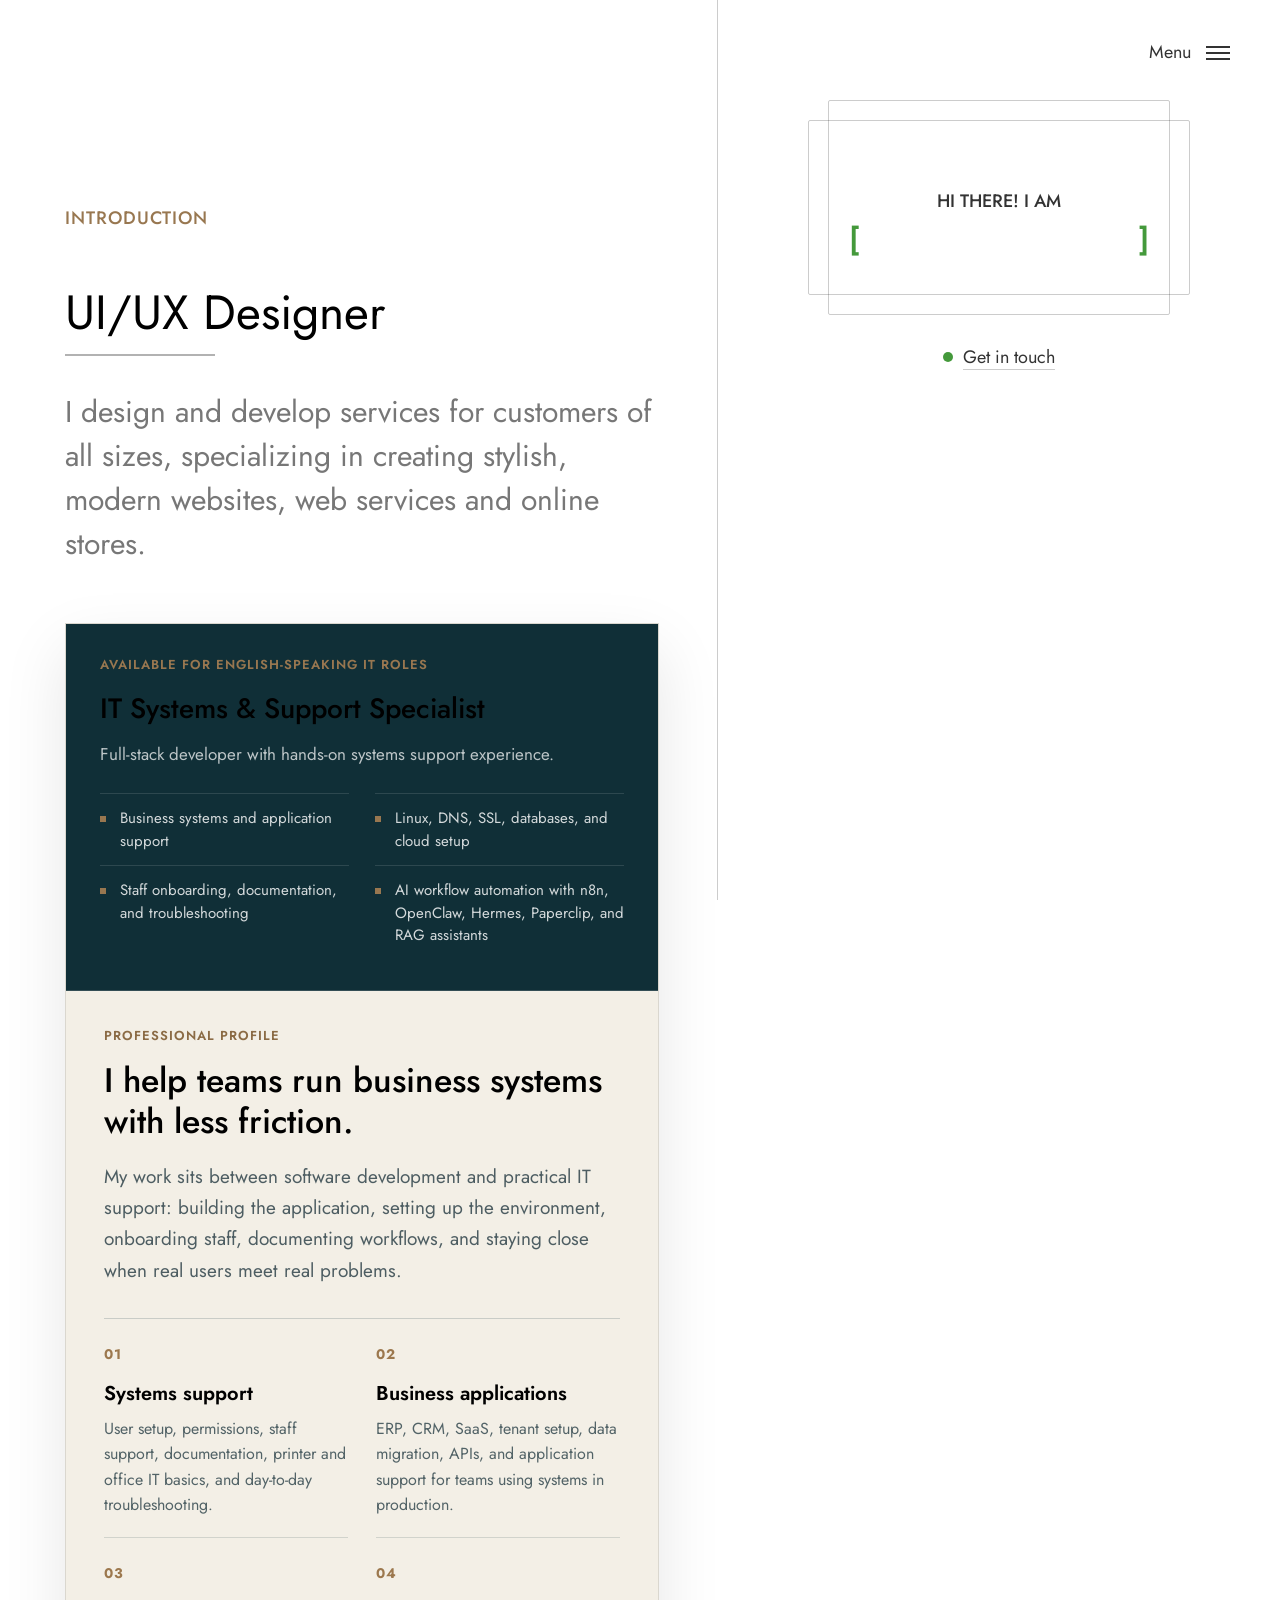
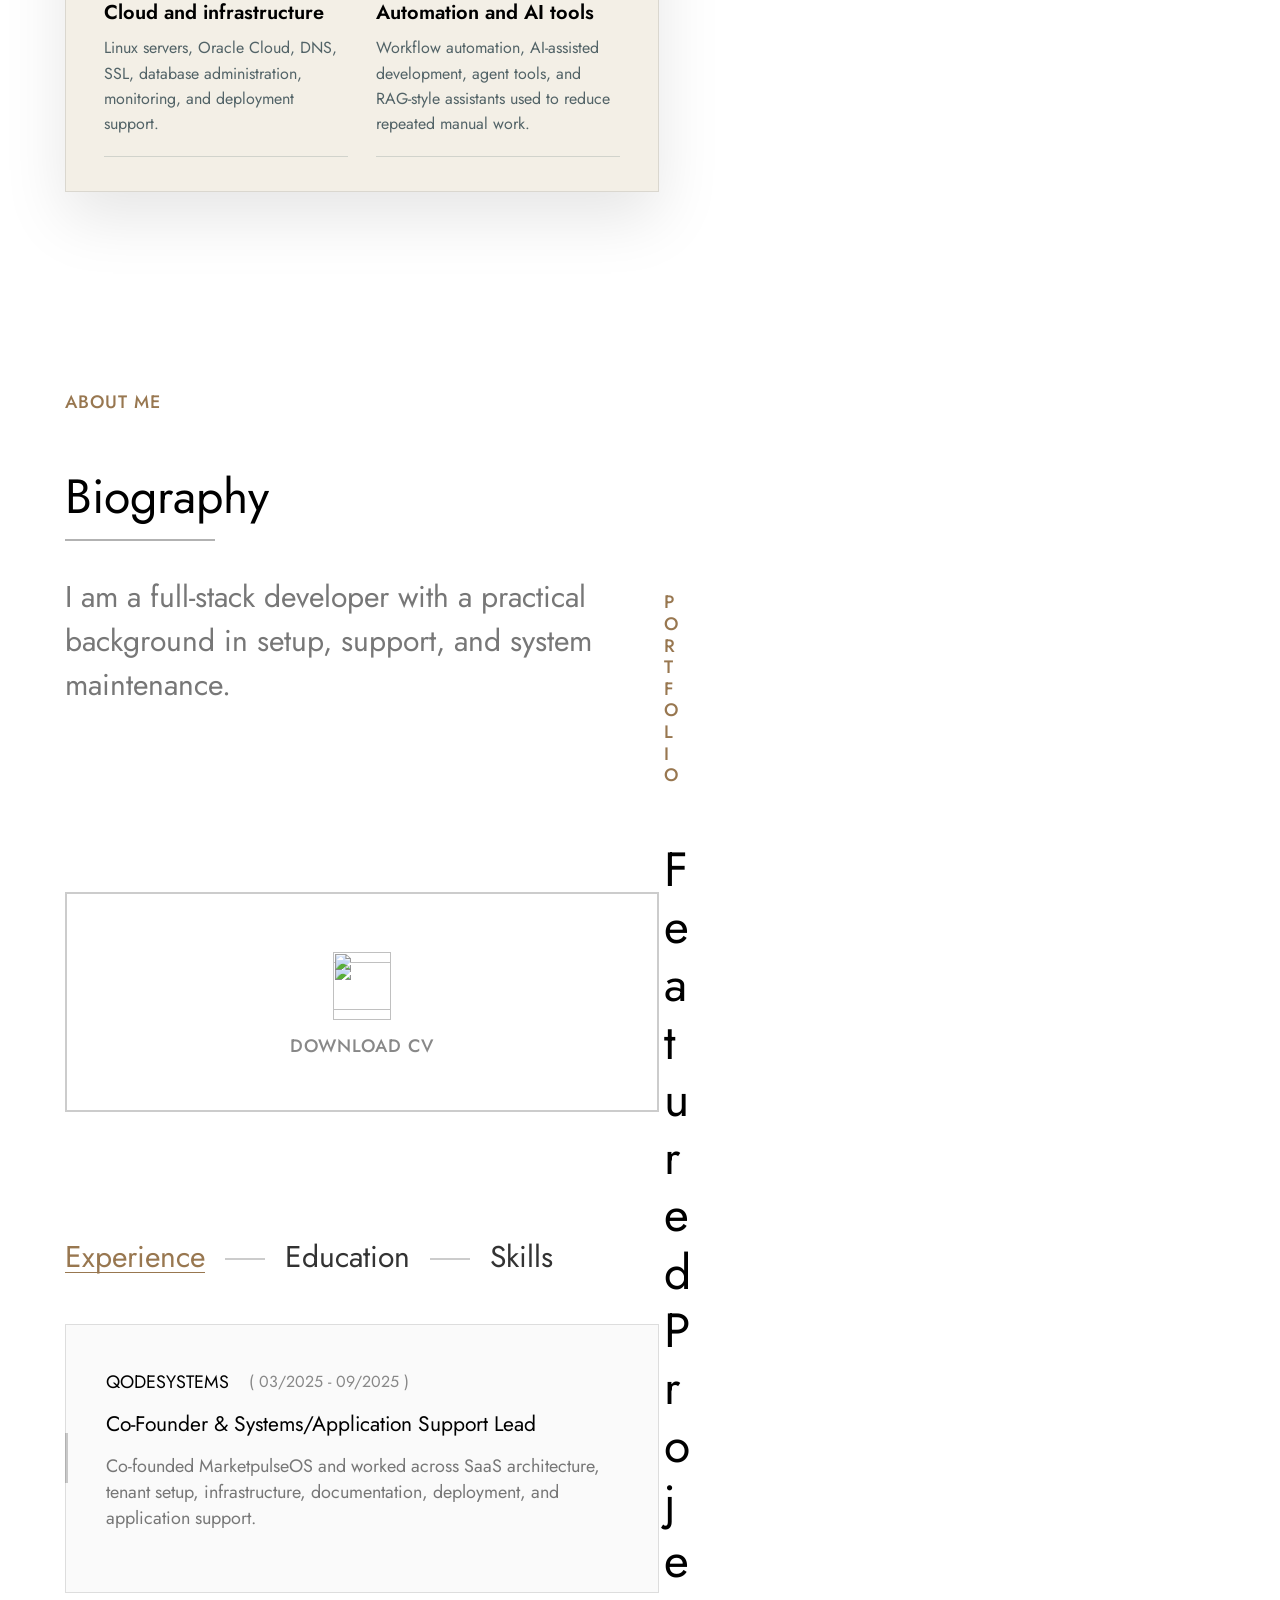
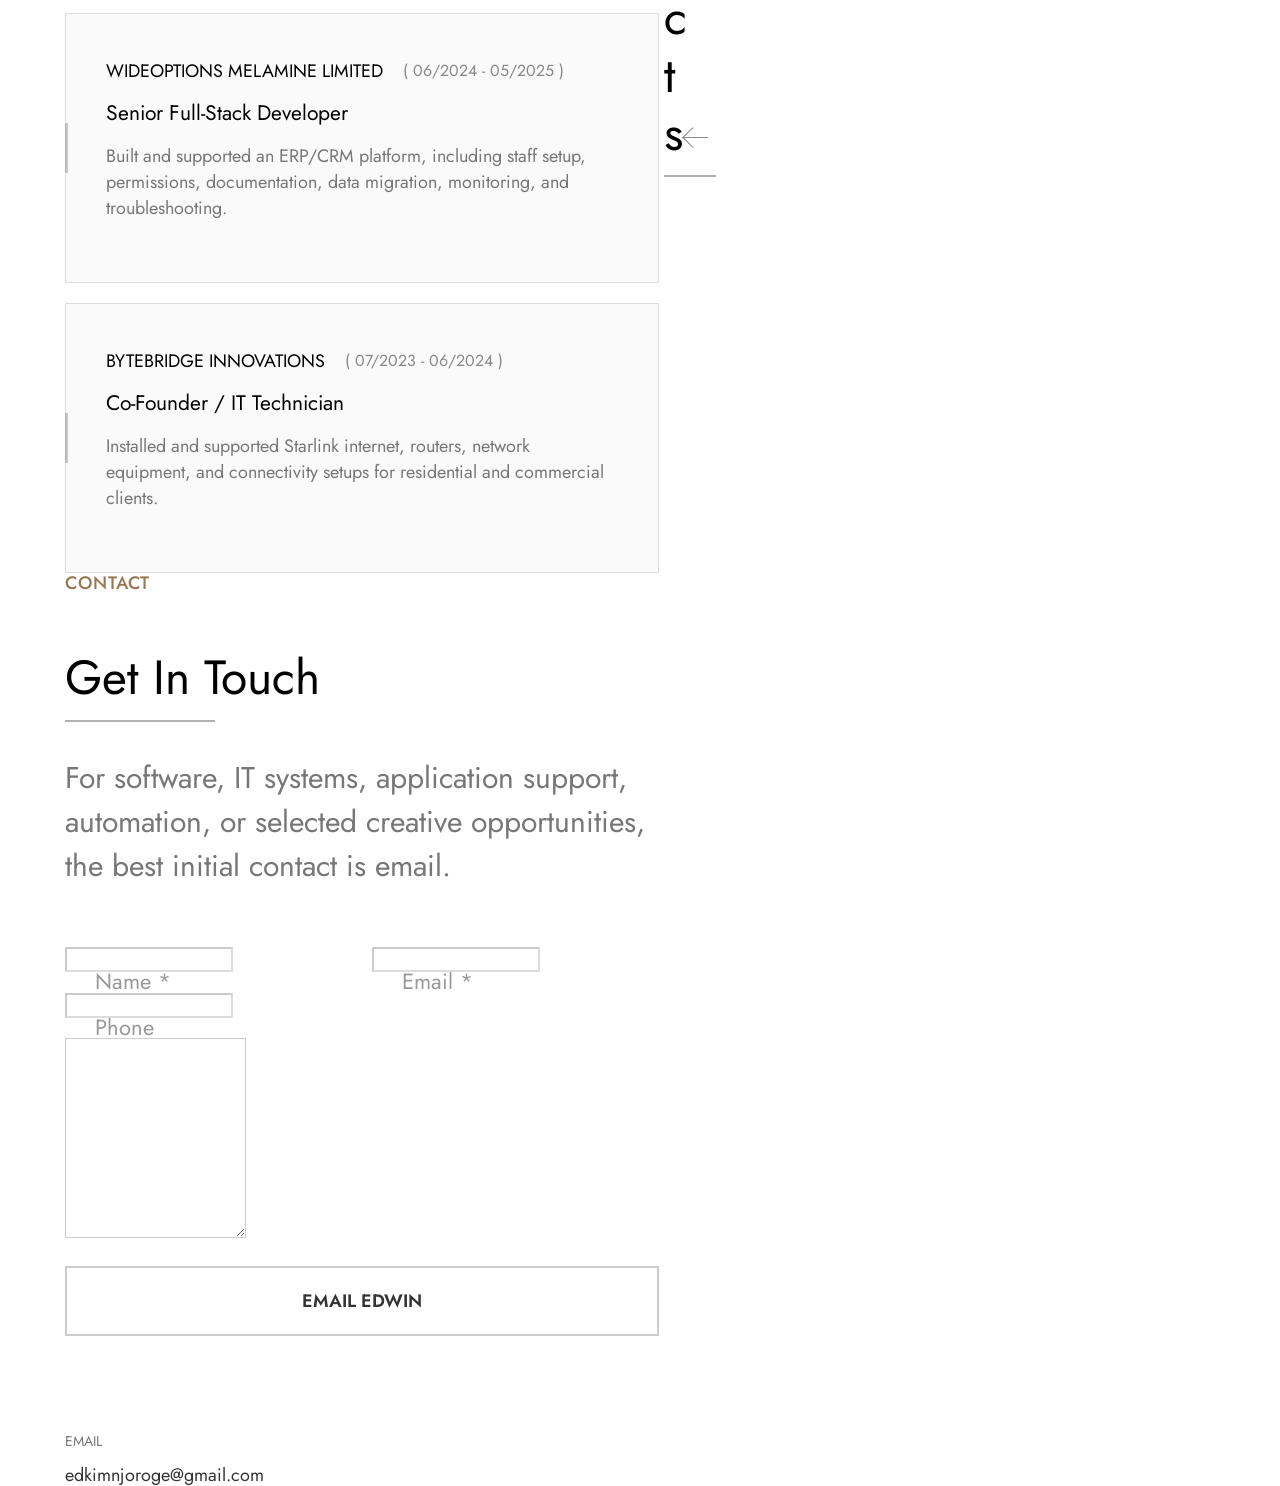
==== index-light.html @ b4921d98 "Test CV-style portfolio landing" ====
<!DOCTYPE html>
<!--[if lt IE 7 ]><html class="ie ie6" lang="en"> <![endif]-->
<!--[if IE 7 ]><html class="ie ie7" lang="en"> <![endif]-->
<!--[if IE 8 ]><html class="ie ie8" lang="en"> <![endif]-->
<!--[if (gte IE 9)|!(IE)]><!--><html lang="en"> <!--<![endif]-->

<head>

<meta http-equiv="Content-Type" content="text/html; charset=utf-8" />

<meta name="description" content="Portfolio of Edwin Njoroge, an IT Systems & Support Specialist and full-stack developer with experience in SaaS platforms, business systems, infrastructure support, application support, and automation.">
<meta name="author" content="Edwin Njoroge">

<meta name="viewport" content="width=device-width, initial-scale=1, maximum-scale=1">

<title data-i18n="site.pageTitles.home">Edwin Njoroge | IT Systems & Support Specialist</title>
<link rel="icon" type="image/png" href="favicon.png">

<!-- Google Fonts -->
<link rel="preconnect" href="https://fonts.googleapis.com">
<link rel="preconnect" href="https://fonts.gstatic.com" crossorigin>
<link href="https://fonts.googleapis.com/css2?family=Jost:ital,wght@0,100;0,200;0,300;0,400;0,500;0,600;0,700;0,800;0,900;1,100;1,200;1,300;1,400;1,500;1,600;1,700;1,800;1,900&display=swap" rel="stylesheet">
<!-- /Google Fonts -->

<!-- Styles -->
<link type="text/css" rel="stylesheet" href="css/base.css?ver=3" />
<link type="text/css" rel="stylesheet" href="css/owl-carousel.css?ver=3" />
<link type="text/css" rel="stylesheet" href="css/style.css?ver=20260705-cvtest" />
<!--[if lt IE 9]> <script src="js/modernizr.custom.js?ver=3"></script> <![endif]-->
<!-- /Styles -->

</head>

<body class="light">
<script>
(function () {
	try {
		var theme = window.localStorage.getItem('edkimnjoroge-theme');
		if (theme === 'light') {
			document.body.classList.add('light');
		} else if (theme === 'dark') {
			document.body.classList.remove('light');
		}
	} catch (error) {}
})();
</script>


<!-- Wrapper All -->
<div class="resumo_fn_wrapper">

	<!-- MODALBOX -->
	<div class="resumo_fn_modalbox">
		<a class="extra_closer" href="#"></a>
		<div class="box_inner">
			<a class="closer" href="#"><span></span></a>
			<div class="modal_content">
				
				<div class="modal_in">
					<!-- Content comes from JS -->
				</div>
				
				<div class="fn__nav" data-from="" data-index="">
					<a href="#" class="prev">
						<span class="text">Prev</span>
						<span class="arrow_wrapper"><span class="arrow"></span></span>
					</a>
					<a href="#" class="next">
						<span class="text">Next</span>
						<span class="arrow_wrapper"><span class="arrow"></span></span>
					</a>
				</div>
			</div>
		</div>
	</div>
	<!-- /MODALBOX --> 
	
	<div class="resumo_fn_content">
		
		<!-- Main Left Part -->
		<div class="resumo_fn_left">

			<!-- Page -->
			<div class="resumo_fn_page">


				<!-- Home Section -->
				<section id="home">
					<div class="container">
						<div class="roww">

							<!-- Main Title -->
							<div class="resumo_fn_main_title">
								<h3 class="subtitle" data-i18n="home.eyebrow">Introduction</h3>
								<h3 class="title" data-i18n="home.heroName">UI/UX Designer</h3>
								<p class="desc" data-i18n="home.heroLead">I design and develop services for customers of all sizes, specializing in creating stylish, modern websites, web services and online stores.</p>
								<p class="desc" data-i18n="home.heroBody" style="margin-top: 15px;"></p>
							</div>
							<!-- /Main Title -->

							<div class="cv_dossier">
								<aside class="cv_dossier_side">
									<p class="cv_dossier_kicker" data-i18n="home.dossier.kicker">Available for English-speaking IT roles</p>
									<h4 data-i18n="home.dossier.role">IT Systems & Support Specialist</h4>
									<p data-i18n="home.dossier.roleNote">Full-stack developer with hands-on systems support experience.</p>
									<ul>
										<li data-i18n="home.dossier.sideItems.0">Business systems and application support</li>
										<li data-i18n="home.dossier.sideItems.1">Linux, DNS, SSL, databases, and cloud setup</li>
										<li data-i18n="home.dossier.sideItems.2">Staff onboarding, documentation, and troubleshooting</li>
										<li data-i18n="home.dossier.sideItems.3">AI workflow automation with n8n, OpenClaw, Hermes, Paperclip, and RAG assistants</li>
									</ul>
								</aside>
								<div class="cv_dossier_main">
									<p class="cv_dossier_label" data-i18n="home.dossier.profileLabel">Professional profile</p>
									<h4 data-i18n="home.dossier.profileTitle">I help teams run business systems with less friction.</h4>
									<p data-i18n="home.dossier.profileBody">My work sits between software development and practical IT support: building the application, setting up the environment, onboarding staff, documenting workflows, and staying close when real users meet real problems.</p>
									<div class="cv_dossier_grid">
										<div class="cv_dossier_card">
											<span data-i18n="home.dossier.cards.0.number">01</span>
											<h5 data-i18n="home.dossier.cards.0.title">Systems support</h5>
											<p data-i18n="home.dossier.cards.0.body">User setup, permissions, staff support, documentation, printer and office IT basics, and day-to-day troubleshooting.</p>
										</div>
										<div class="cv_dossier_card">
											<span data-i18n="home.dossier.cards.1.number">02</span>
											<h5 data-i18n="home.dossier.cards.1.title">Business applications</h5>
											<p data-i18n="home.dossier.cards.1.body">ERP, CRM, SaaS, tenant setup, data migration, APIs, and application support for teams using systems in production.</p>
										</div>
										<div class="cv_dossier_card">
											<span data-i18n="home.dossier.cards.2.number">03</span>
											<h5 data-i18n="home.dossier.cards.2.title">Cloud and infrastructure</h5>
											<p data-i18n="home.dossier.cards.2.body">Linux servers, Oracle Cloud, DNS, SSL, database administration, monitoring, and deployment support.</p>
										</div>
										<div class="cv_dossier_card">
											<span data-i18n="home.dossier.cards.3.number">04</span>
											<h5 data-i18n="home.dossier.cards.3.title">Automation and AI tools</h5>
											<p data-i18n="home.dossier.cards.3.body">Workflow automation, AI-assisted development, agent tools, and RAG-style assistants used to reduce repeated manual work.</p>
										</div>
									</div>
								</div>
							</div>

						</div>
					</div>
				</section>
				<!-- /Home Section -->


				<!-- About Section -->
				<section id="about">
					<div class="container">
						<div class="roww">

							<!-- Main Title -->
							<div class="resumo_fn_main_title">
								<h3 class="subtitle" data-i18n="about.eyebrow">About Me</h3>
								<h3 class="title" data-i18n="about.title">Biography</h3>
								<p class="desc" data-i18n="about.lead">I am a full-stack developer with a practical background in setup, support, and system maintenance.</p>
								<div id="about-paragraphs" style="margin-top: 15px;"></div>
							</div>
							<!-- /Main Title -->

							<!-- About Information -->
							<div class="resumo_fn_about_info">
								<div class="about_left">
									<!-- Dynamic Table inserted by JS -->
								</div>
								<div class="about_right">
									<!-- Download CV Button -->
									<div class="resumo_fn_cv_btn">
										<a href="#" download>
											<span class="icon">
												<img src="svg/inbox.svg" alt="" class="fn__svg" />
												<img src="svg/arrow.svg" alt="" class="fn__svg arrow" />
											</span>
											<span>Download CV</span>
										</a>
									</div>
									<!-- /Download CV Button -->
								</div>
							</div>
							<!-- /About Information -->


							<!-- Tabs Shortcode -->
							<div class="resumo_fn_tabs">

								<!-- Tab: Header -->
								<div class="tab_header">
									<ul>
										<li class="active"><a href="#tab1">Experience</a></li>
										<li><a href="#tab2">Education</a></li>
										<li><a href="#tab3">Skills</a></li>
									</ul>
								</div>
								<!-- /Tab: Header -->

								<!-- Tab: Content -->
								<div class="tab_content">

									<!-- #1 tab content -->
									<div id="tab1" class="tab_item active">

										<!-- Boxed List -->
										<div class="resumo_fn_boxed_list">
											<ul>
												<li>
													<div class="item">
														<div class="item_top">
															<h5>Qodesystems</h5>
															<span>( 03/2025 - 09/2025 )</span>
														</div>
														<h3>Co-Founder & Systems/Application Support Lead</h3>
														<p>Co-founded MarketpulseOS and worked across SaaS architecture, tenant setup, infrastructure, documentation, deployment, and application support.</p>
													</div>
												</li>
												<li>
													<div class="item">
														<div class="item_top">
															<h5>Wideoptions Melamine Limited</h5>
															<span>( 06/2024 - 05/2025 )</span>
														</div>
														<h3>Senior Full-Stack Developer</h3>
														<p>Built and supported an ERP/CRM platform, including staff setup, permissions, documentation, data migration, monitoring, and troubleshooting.</p>
													</div>
												</li>
												<li>
													<div class="item">
														<div class="item_top">
															<h5>ByteBridge Innovations</h5>
															<span>( 07/2023 - 06/2024 )</span>
														</div>
														<h3>Co-Founder / IT Technician</h3>
														<p>Installed and supported Starlink internet, routers, network equipment, and connectivity setups for residential and commercial clients.</p>
													</div>
												</li>
											</ul>
										</div>
										<!-- /Boxed List -->

									</div>
									<!-- /#1 tab content -->

									<!-- #2 tab content -->
									<div id="tab2" class="tab_item">

										<!-- Boxed List -->
										<div class="resumo_fn_boxed_list">
											<ul>
												<li>
													<div class="item">
														<div class="item_top">
															<h5>Jomo Kenyatta University of Agriculture and Technology</h5>
															<span>( 2009 - 2013 )</span>
														</div>
														<h3>BSc Computer Science</h3>
														<p>Second Class Honours. Degree recognized in Germany through Anabin as corresponding to a German Bachelor.</p>
													</div>
												</li>
												<li>
													<div class="item">
														<div class="item_top">
															<h5>VHS Herrenberg</h5>
															<span>( 04/2026 - Present )</span>
														</div>
														<h3>German Language Course</h3>
														<p>Continuing German language study towards B1.</p>
													</div>
												</li>
												<li>
													<div class="item">
														<div class="item_top">
															<h5>AG German Institute</h5>
															<span>( 2024 - 05/2025 )</span>
														</div>
														<h3>German Language Course</h3>
														<p>Completed German language study in Nairobi before relocating to Germany.</p>
													</div>
												</li>
											</ul>
										</div>
										<!-- /Boxed List -->

									</div>
									<!-- /#2 tab content -->

									<!-- #3 tab content -->
									<div id="tab3" class="tab_item">

										<!-- Progress Bar -->
										<div class="resumo_fn_progress_bar">

											<div class="progress_item" data-value="92">
												<div class="item_in">
													<h3 class="progress_title">Adobe Photoshop</h3>
													<span class="progress_percent"></span>
													<div class="bg_wrap"><div class="progress_bg"></div></div>
												</div>
											</div>

											<div class="progress_item" data-value="95">
												<div class="item_in">
													<h3 class="progress_title">HTML5 &amp; CSS3</h3>
													<span class="progress_percent"></span>
													<div class="bg_wrap"><div class="progress_bg"></div></div>
												</div>
											</div>

											<div class="progress_item" data-value="80">
												<div class="item_in">
													<h3 class="progress_title">WordPress</h3>
													<span class="progress_percent"></span>
													<div class="bg_wrap"><div class="progress_bg"></div></div>
												</div>
											</div>

											<div class="progress_item" data-value="85">
												<div class="item_in">
													<h3 class="progress_title">Adobe Illustrator</h3>
													<span class="progress_percent"></span>
													<div class="bg_wrap"><div class="progress_bg"></div></div>
												</div>
											</div>

										</div>
										<!-- /Progress Bar -->

										<!-- Description -->
										<div class="resumo_fn_desc">
											<p>I work across software delivery, product implementation, infrastructure, application support, and workflow automation, with additional experience in creative production and visual presentation.</p>
										</div>

									</div>
									<!-- /#2 tab content -->

								</div>
								<!-- /Tab: Content -->
							</div>
							<!-- /Tabs Shortcode -->


						</div>
					</div>
				</section>
				<!-- /About Section -->



				<!-- Portfolio Section -->
				<section id="portfolio">

					<div class="container">
						<div class="roww">
							<!-- Main Title -->
							<div class="resumo_fn_main_title">
								<div class="my__nav">
									<a href="#" class="prev"><span></span></a>
									<a href="#" class="next"><span></span></a>
								</div>
								<h3 class="subtitle" data-i18n="site.nav.projects">Portfolio</h3>
								<h3 class="title" id="portfolio-section-title" data-i18n="projects.title">Featured Projects</h3>
							</div>
							<!-- /Main Title -->
							
						</div>
					</div>

					<div class="container noright">
						<div class="roww">
							<div class="owl-carousel modal_items portfolio-carousel" id="portfolio-carousel" data-from="portfolio" data-count="0">
								<!-- Dynamically populated by JS -->
							</div>
						</div>
					</div>

				</section>
				<!-- /Portfolio Section -->
				<!-- Contact Section -->
				<section id="contact">
					<div class="container">
						<div class="roww resumo_fn_contact">

							<!-- Main Title -->
							<div class="resumo_fn_main_title">
								<h3 class="subtitle" data-i18n="contact.eyebrow">Contact</h3>
								<h3 class="title" data-i18n="contact.title">Get In Touch</h3>
								<p class="desc" data-i18n="contact.intro">For software, IT systems, application support, automation, or selected creative opportunities, the best initial contact is email.</p>
							</div>
							<!-- /Main Title -->

							<!-- Contact Form -->
							<form class="contact_form" action="/" method="post" autocomplete="off" data-email="edkimnjoroge@gmail.com">
								<div class="success" data-success="Your email client should open with the message ready to send."></div>
								<div class="empty_notice"><span>Please fill name, email, and message.</span></div>

								<div class="items_wrap">
									<div class="items">
										<div class="item half">
											<div class="input_wrapper">
												<input id="name" type="text" />
												<span class="moving_placeholder" data-i18n="contact.namePlaceholder">Name *</span>
											</div>
										</div>
										<div class="item half">
											<div class="input_wrapper">
												<input id="email" type="email" />
												<span class="moving_placeholder" data-i18n="contact.emailPlaceholder">Email *</span>
											</div>
										</div>
										<div class="item">
											<div class="input_wrapper">
												<input id="phone" type="text" />
												<span class="moving_placeholder" data-i18n="contact.phonePlaceholder">Phone</span>
											</div>
										</div>
										<div class="item">
											<div class="input_wrapper">
												<textarea id="message"></textarea>
												<span class="moving_placeholder" data-i18n="contact.messagePlaceholder">Message</span>
											</div>
										</div>
										<div class="item">
											<a id="send_message" href="#" data-i18n="contact.submitButton">Email Edwin</a>
										</div>
									</div>
								</div>
							</form>
							<!-- /Contact Form -->

							<!-- Contact Info -->
							<div class="resumo_fn_contact_info">
								<p data-i18n="contact.emailLabel">Email</p>
								<h3><a class="fn__link" href="mailto:edkimnjoroge@gmail.com" id="contact-email">edkimnjoroge@gmail.com</a></h3>
							</div>
							<!-- /Contact Info -->

						</div>
					</div>
				</section>
				<!-- /Contact Section -->

			</div>
			<!-- /Page -->

		</div>
		<!-- /Main Left Part -->

		<!-- Main Right Part -->
		<div class="resumo_fn_right">

			<!-- Menu Triggger -->
			<a href="#" class="menu_trigger">
				<span class="text">Menu</span>
				<span class="hamb">
					<span></span>
					<span></span>
					<span></span>
				</span>
			</a>
			<!-- /Menu Triggger -->

			<!-- Panel Content -->
			<div class="right_in">
				<div class="right_top">
					<div class="border1"></div><div class="border2"></div>

					<div class="img_holder">
						<img src="img/Edwin Njoroge Profile Photo.jpg" alt="">
						<div class="abs_img" data-bg-img="img/Edwin Njoroge Profile Photo.jpg"></div>
					</div>
					<div class="title_holder">
						<h5 data-i18n="site.nav.home">Hi There! I am</h5>
						<h3>
							<span class="animated_title">
								<span class="title_in" data-i18n="home.heroName">Edwin Njoroge</span>
								<span class="title_in" data-i18n="home.heroRole">IT Systems & Support Specialist</span>
							</span>
						</h3>
					</div>
				</div>
				<div class="right_bottom">
					<a href="#contact">
						<span class="circle"></span>
						<span class="text" data-i18n="contact.title">Get in touch</span>
					</a>
				</div>
			</div>
			<!-- /Panel Content -->

		</div>
		<!-- /Main Right Part -->
	
	</div>
	
	<!-- Right Hidden Navigation -->
	<a href="#" class="resumo_fn_nav_overlay"></a>
	<div class="resumo_fn_navigation">
		<a href="#" class="closer"></a>
		
		<!-- Navigation Content -->
		<div class="nav_in">
			
			<nav id="nav">
				<h3 class="label">Menu</h3>
				<div id="site-nav-controls" class="site-nav-controls"></div>
				<ul>
					<li><a href="#home" data-i18n="site.nav.home">Home</a></li>
					<li><a href="#about" data-i18n="site.nav.about">About</a></li>
					<li><a href="#portfolio" data-i18n="site.nav.projects" data-portfolio-mode="software">Portfolio</a></li>
					<li><a href="#portfolio" data-i18n="site.nav.creative" data-portfolio-mode="creative">Creative</a></li>
					<li><a href="#contact" data-i18n="site.nav.contact">Contact</a></li>
				</ul>
			</nav>
			
			<div class="nav_footer">
				<div class="social">
					<ul>
						<li><a href="https://www.linkedin.com/in/edkimnjoroge/" target="_blank" rel="noopener noreferrer"><img src="svg/social/linkedin.svg" alt="LinkedIn" class="fn__svg"></a></li>
					</ul>
				</div>
			</div>
			
		</div>
		<!-- /Navigation Content -->
		
	</div>
	<!-- /Right Hidden Navigation -->
	
	
	<div class="frenify-cursor cursor-outer" data-default="yes" data-link="yes" data-slider="yes"><span class="fn-cursor"></span></div>
	<div class="frenify-cursor cursor-inner" data-default="yes" data-link="yes" data-slider="yes"><span class="fn-cursor"><span class="fn-left"></span><span class="fn-right"></span></span></div>
	
</div>
<!-- /Wrapper All -->



<!-- Scripts -->
<script src="js/jquery.js?ver=3"></script>
<script src="js/typed.js?ver=3"></script>
<script src="js/owl-carousel.js?ver=3"></script>
<script src="js/waypoints.js?ver=3"></script>
<script src="js/nicescroll.js?ver=3"></script>
<!--[if lt IE 10]> <script src="js/ie8.js?ver=3"></script> <![endif]-->
<script src="data/content.js?ver=20260705-cvtest"></script>
<script src="data/portfolio.js?ver=20260705-cvtest"></script>
<script src="js/app.js?ver=20260705-cvtest"></script>
<script src="js/init.js?ver=20260705-cvtest"></script>
<!-- /Scripts -->

</body>
</html>
---- css/style.css ----
@charset "utf-8";
/*
/*	Copyright (c) 2021 Frenify
/*	Author: Frenify
/*	This file is made for CURRENT TEMPLATE
/*


	List of CSS codes:
	
	01) Base
	02) Site Structure
	03) Site Right
	04) Right Hidden Navigation
	05) Home Section
	06) About Section
	07) CV Button
	08) Tabs Shortcode
	09) Boxed List
	10) Progress Bar
	11) Magic Cursor
	12) Portfolio Section
	13) Services List
	14) Partners
	15) Testimonials
	16) Blog List
	17) Pulse animation
	18) Contact
	19) Contact Information
	20) Footer
	21) Intro
	22) Responsive
	23) Light Version


/*------------------------------------------------------------------*/
/*	01) Base
/*------------------------------------------------------------------*/
:root{
    --mc: #987750;
	--tc: #888;
	--bg-main: #092d38;
	--bg-deep: #0c3542;
	--bg-surface: #164956;
	--bg-surface-deep: #0a303c;
	--border-dark: #082a34;
}
html {
	overflow-x: hidden;
	padding: 0px;
	margin: 0px
}
body{
	font-family: 'Jost', Arial, Helvetica, sans-serif;
	font-size: 18px;
	line-height: 1.44;
	letter-spacing: 0;
	font-weight: 400;
	color: #888;
	background-color: var(--bg-main);
	
	word-break: break-word;
}
.fn__svg{
	fill: currentcolor;
	width: 18px;
	height: 18px;
}
h1,h2,h3,h4,h5,h6{line-height: 1.2;font-weight: 600;font-family: 'Jost';color: #ddd;}
h1>a,h2>a,h3>a,h4>a,h5>a,h6>a{color: #ddd;}
h1>a:hover,h2>a:hover,h3>a:hover,h4>a:hover,h5>a:hover,h6>a:hover{color: var(--mc);}
input{font-family: 'Jost';}
p{letter-spacing: 0;}
a:focus {
    outline: thin dotted;
	outline: none;
}
@media(max-width: 1200px){html,body{width:100%;overflow-x: hidden;position: relative;}}
.row,[class^="resumo_fn_"]{
	width: 100%;
	float: left;
	clear: both;
}
/*------------------------------------------------------------------*/
/*	02) Site Structure
/*------------------------------------------------------------------*/
.resumo_fn_wrapper,
.resumo_fn_wrapper *:before,
.resumo_fn_wrapper *:after,
.resumo_fn_wrapper *{
	box-sizing: border-box;
}
.resumo_fn_wrapper{
	min-height: 100vh;
	position: relative;
	overflow: hidden;
}
.resumo_fn_wrapper_all:after{
	clear: both;
	display: table;
	content: '';
}
.resumo_fn_page,
.resumo_fn_wrapper{
	width: 100%;
	float: left;
	clear: both;
}
.resumo_fn_left{
	width: 56%;
	min-height: 100vh;
	position: relative;
	overflow-x: hidden;
	float: none;
	clear: none;
	transition: all .5s ease;
}
@media(min-width: 1041px){
	.scrolled .resumo_fn_navigation,
	.scrolled .resumo_fn_right{
		width: 32%;
	}
	.scrolled .resumo_fn_left{
		width: 68%;
	}
}
/*------------------------------------------------------------------*/
/*	03) Site Right
/*------------------------------------------------------------------*/
.resumo_fn_right{
	width: 44%;
	min-height: 100vh;
	position: fixed;
	right: 0;
	top: 0;
	bottom: 0;
	border-left: 1px solid rgba(255,255,255,.2);
	transition: all .5s ease;
}
.resumo_fn_right .right_in{
	position: relative;
	width: 100%;
	padding: 100px 16%;
}
.resumo_fn_right .title_holder,
.resumo_fn_right .img_holder{
	position: relative;
	z-index: 2;
}
.resumo_fn_right .img_holder img{
	min-width: 100%;
	opacity: 1;
}
.resumo_fn_right .right_top{
	padding: 38px 41px;
	position: relative;
	width: 100%;
	margin-bottom: 30px;
	z-index: 5;
}
.resumo_fn_right .border1{
	position: absolute;
	z-index: 1;
	left: 0;
	bottom: 20px;
	right: 0;
	top: 20px;
	border: 1px solid rgba(255,255,255,.2);
	border-radius: 2px;
	transition: all .3s ease;
}
.resumo_fn_right .border2{
	position: absolute;
	z-index: 1;
	left: 20px;
	bottom: 0;
	right: 20px;
	top: 0;
	border: 1px solid rgba(255,255,255,.2);
	border-radius: 2px;
	transition: all .3s ease;
}
.resumo_fn_right:hover .border1,
.resumo_fn_right:hover .border2{
	border-color: rgba(255,255,255,.3);
}
.resumo_fn_right .abs_img{
	position: absolute;
	z-index: 1;
	left: 0;
	bottom: 0;
	right: 0;
	top: 0;
	
	background-size: cover;
	background-position: center;
	background-repeat: no-repeat;
}
.resumo_fn_right .title_holder{
	text-align: center;
	padding: 27px 0 20px;
}
.resumo_fn_right .title_holder h5{
	margin: 0;
	padding: 0;
	font-size: 18px;
	color: #999;
	font-weight: 500;
	text-transform: uppercase;
	margin-bottom: 8px;
}
.resumo_fn_right .title_holder h3{
	margin: 0;
	padding: 0 10px;
	font-size: 30px;
	min-height: 36px;
	position: relative;
}
.scrolled .resumo_fn_right .title_holder h3{
	font-weight: 400;
}
.animated_title:before,
.animated_title:after{
	position: absolute;
    top: 0;
    color: #44993b;
	animation: opacity 3s infinite;
}
@keyframes opacity {
  0%, 100% {opacity:0;}
  50% {opacity:1;}
}
.animated_title:after{
	content: "[";
    left: 0;
}
.animated_title:before{
	content: "]";
    right: 0;
    bottom: 0;
    top: auto;
}
.animated_title .title_in{
	display: none;
}
.resumo_fn_right .right_bottom{
	width: 100%;
	text-align: center;
	display: -webkit-flex;
	display: -moz-flex;
	display: -ms-flex;
	display: -o-flex;
	display: flex;
	-webkit-flex-direction: row;
	-moz-flex-direction: row;
	-ms-flex-direction: row;
	-o-flex-direction: row;
	flex-direction: row;
	justify-content: center;
	position: relative;
	z-index: 5;
}
.resumo_fn_right .right_bottom a{
	text-decoration: none;
	padding-left: 20px;
	white-space: nowrap;
	text-overflow: ellipsis;
	display: block;
	font-size: 18px;
	color: #999;
	position: relative;
	line-height: 25px;
	max-width: 100%;
}
.resumo_fn_right .right_bottom a .text{
	overflow: hidden;
    text-overflow: ellipsis;
    white-space: nowrap;
    display: block;
}
.resumo_fn_right .right_bottom .circle{
	position: absolute;
	width: 10px;
	height: 10px;
	border-radius: 100%;
	background-color: #44993b;
	left: 0;
	top: 50%;
	margin-top: -5px;
    display: block;
}
.resumo_fn_right .right_bottom a:before{
	bottom: 0;
	left: 20px;
	right: 0;
	height: 1px;
	background-color: rgba(255,255,255,.2);
	content: '';
	position: absolute;
	transition: all 300ms ease;
}
.resumo_fn_right .right_bottom a:hover:before{
	background-color: rgba(255,255,255,.5);
}
.resumo_fn_right .right_bottom a:hover{
	color: #ccc;
}
.resumo_fn_right .menu_trigger{
	display: -webkit-flex;
	display: -moz-flex;
	display: -ms-flex;
	display: -o-flex;
	display: flex;
	-webkit-flex-direction: row;
	-moz-flex-direction: row;
	-ms-flex-direction: row;
	-o-flex-direction: row;
	flex-direction: row;
	-ms-align-items: center;
	align-items: center;
	position: absolute;
	z-index: 55;
	text-decoration: none;
	color: #ddd;
	right: 50px;
	top: 40px;
}
.resumo_fn_right .menu_trigger .hamb{
	display: -webkit-flex;
	display: -moz-flex;
	display: -ms-flex;
	display: -o-flex;
	display: flex;
	-webkit-flex-direction: column;
	-moz-flex-direction: column;
	-ms-flex-direction: column;
	-o-flex-direction: column;
	flex-direction: column;
	-ms-align-items: center;
	align-items: center;
	justify-content: center;
	position: relative;
	margin-left: 15px;
}
.resumo_fn_right .menu_trigger .hamb span:first-child{
	margin-top: 0;
}
.resumo_fn_right .menu_trigger .hamb span{
	width: 24px;
	height: 2px;
	display: block;
	margin-top: 4px;
	background-color: #ddd;
}
/*------------------------------------------------------------------*/
/*	04) Right Hidden Navigation
/*------------------------------------------------------------------*/
.nav-opened .resumo_fn_navigation{
	transform: translateX(0%);
}
.nav-opened .resumo_fn_nav_overlay{
	transform: translateX(0%);
}
.resumo_fn_navigation .nav_footer.ready{
	transform: translateY(0);
	opacity: 1;
}
.nav-opened #nav ul li{
	transform: translateX(0);
	opacity: 1;
}
.resumo_fn_navigation{
	position: fixed;
	right: 0;
	width: 44%;
	min-height: 100%;
	top: 0;
	bottom: 0;
	background-color: var(--bg-deep);
	transform: translateX(102%);
	transition: all 1s ease;
	z-index: 999;
}
.resumo_fn_navigation .nav_in{
	position: relative;
    width: 100%;
    padding: 100px 16%;
	height: 100%;
	display: -webkit-flex;
	display: -moz-flex;
	display: -ms-flex;
	display: -o-flex;
	display: flex;
	-webkit-flex-direction: column;
	-moz-flex-direction: column;
	-ms-flex-direction: column;
	-o-flex-direction: column;
	flex-direction: column;
	justify-content: space-between;
	z-index: 5;
}
.resumo_fn_nav_overlay{
	display: block;
	text-decoration: none;
	z-index: 3;
	position: fixed;
	top: 0;
	left: 0;
	width: 100%;
	bottom: 0;
	background-color: var(--bg-main);
	opacity: .9;
	transform: translateX(-102%);
	transition: all 1s ease;
}
.resumo_fn_navigation .closer{
	display: block;
	width: 40px;
	height: 40px;
	text-decoration: none;
	color: #888;
	position: absolute;
	right: 40px;
	top: 40px;
	overflow: hidden;
	z-index: 55;
	transform: translateZ(0);
	border: 1px solid transparent;
}
.resumo_fn_navigation .closer:after,
.resumo_fn_navigation .closer:before{
	top: 18px;
	top: 18.5px;
    left: -1px;
	content: '';
	position: absolute;
	width: 42px;
	height: 2px;
	background-color: #888;
	transition: all 300ms ease;
	perspective: 30px;
}
.resumo_fn_navigation .closer:after{
	transform: rotate(45deg) translateZ(0);
}
.resumo_fn_navigation .closer:before{
	transform: rotate(-45deg) translateZ(0);
}
.nav-hover-close .resumo_fn_navigation .closer,
.resumo_fn_navigation .closer:hover{
	border-color: var(--mc);
}
.nav-hover-close .resumo_fn_navigation .closer:before,
.resumo_fn_navigation .closer:hover:before{
	transform: scale(0.6) rotate(-45deg) translateZ(0);
	background-color: var(--mc);
}
.nav-hover-close .resumo_fn_navigation .closer:after,
.resumo_fn_navigation .closer:hover:after{
	transform: scale(0.6) rotate(45deg) translateZ(0);
	background-color: var(--mc);
}
#nav .label{
	margin: 0;
	padding: 0;
	font-size: 18px;
	color: #888;
	text-transform: uppercase;
	font-weight: 800;
	margin-bottom: 26px;
	letter-spacing: .25px;
}
#nav ul{
	list-style-type: none;
	margin: 0;
	padding: 0;
}
#nav ul a{
	text-decoration: none;
	font-size: 30px;
	color: #ddd;
	font-weight: 400;
	line-height: 1.3;
	display: block;
}
#nav ul a:hover{
	color: var(--mc);
}
#nav ul li{
	margin: 0;
	padding: 0;
	margin-bottom: 10px;
	transform: translateX(50px);
	opacity: 0;
	transition: all 500ms ease;
}
#nav ul li:last-child{
	margin-bottom: 0;
}
.resumo_fn_navigation .nav_footer{
	padding-top: 50px;
	transition: all .5s ease;
	opacity: 0;
	transform: translateY(50px);
}
.resumo_fn_navigation .social{
	margin-bottom: 25px;
}
.resumo_fn_navigation .social li{
	margin: 0 10px 10px 0;
}
.resumo_fn_navigation .social ul{
	list-style-type: none;
	margin: 0;
	padding: 0;
	display: -webkit-flex;
	display: -moz-flex;
	display: -ms-flex;
	display: -o-flex;
	display: flex;
	-webkit-flex-direction: row;
	-moz-flex-direction: row;
	-ms-flex-direction: row;
	-o-flex-direction: row;
	flex-direction: row;
	-ms-align-items: center;
	align-items: center;
	flex-wrap: wrap;
}
.resumo_fn_navigation .social a{
	display: -webkit-flex;
	display: -moz-flex;
	display: -ms-flex;
	display: -o-flex;
	display: flex;
	-ms-align-items: center;
	align-items: center;
	justify-content: center;
	color: #888;
	width: 40px;
	height: 40px;
	background-color: rgba(255,255,255,.05);
	transition: all 300ms ease;
}
.resumo_fn_navigation .social .fn__svg{
	width: 18px;
	height: 18px;
	display: block;
}
.resumo_fn_navigation .social a:hover{
	background-color: rgba(255,255,255,.1);
}
.resumo_fn_navigation .copyright{
	width: 100%;
	display: -webkit-flex;
	display: -moz-flex;
	display: -ms-flex;
	display: -o-flex;
	display: flex;
}
.resumo_fn_navigation .copyright a{
	text-decoration: none;
	white-space: nowrap;
	text-overflow: ellipsis;
	overflow: hidden;
	display: inline-block;
	font-size: 18px;
	color: #ddd;
	position: relative;
	line-height: 25px;
}
.resumo_fn_navigation .copyright a:before{
	bottom: 0;
	left: 0;
	right: 0;
	height: 1px;
	background-color: rgba(255,255,255,.2);
	content: '';
	position: absolute;
	transition: all 300ms ease;
}
.resumo_fn_navigation .copyright a:hover:before{
	background-color: rgba(255,255,255,.5);
}
.resumo_fn_navigation .copyright:hover{
	color: #fff;
}
/*------------------------------------------------------------------*/
/*	05) Home Section
/*------------------------------------------------------------------*/
#home{
	padding: 200px 0;
	display: -webkit-flex;
	display: -moz-flex;
	display: -ms-flex;
	display: -o-flex;
	display: flex;
	min-height: 100vh;
	-ms-align-items: center;
	align-items: center;
}
.resumo_fn_main_title > *:last-child{
	margin-bottom: 0 !important;
}
.resumo_fn_main_title .subtitle{
	margin: 0;
	padding: 0;
	font-size: 18px;
	text-transform: uppercase;
	font-weight: 500;
	letter-spacing: 1px;
	color: var(--mc);
	margin-bottom: 54px;
}
.resumo_fn_main_title .title{
	margin: 0;
	padding: 0;
	font-size: 48px;
	font-weight: 400;
	letter-spacing: 0;
	padding-bottom: 15px;
	margin-bottom: 34px;
	position: relative;
}
.resumo_fn_main_title .title:after{
	content: '';
	position: absolute;
	bottom: 0;
	height: 2px;
	background-color: rgba(255,255,255,.2);
	width: 150px;
	left: 0;
}
.resumo_fn_main_title .desc{
	margin: 0;
	padding: 0;
	font-size: 30px;
	line-height: 44px;
	letter-spacing: 0;
	margin-bottom: 57px;
}
.cv_dossier{
	display: grid;
	grid-template-columns: 1fr;
	width: 100%;
	margin-top: 30px;
	border: 1px solid rgba(255,255,255,.18);
	background: #f3efe6;
	box-shadow: 0 28px 70px rgba(0,0,0,.22);
}
.cv_dossier_side{
	padding: 32px 34px 30px;
	background: #102f37;
	border-bottom: 1px solid rgba(255,255,255,.15);
}
.cv_dossier_kicker,
.cv_dossier_label{
	margin: 0 0 18px;
	color: var(--mc);
	font-size: 13px;
	line-height: 1.4;
	font-weight: 600;
	letter-spacing: 1px;
	text-transform: uppercase;
}
.cv_dossier_side h4,
.cv_dossier_main h4{
	margin: 0;
	padding: 0;
	letter-spacing: 0;
}
.cv_dossier_side h4{
	color: #f8f3ea;
	font-size: 28px;
	font-weight: 500;
}
.cv_dossier_side p:not(.cv_dossier_kicker){
	margin: 15px 0 0;
	color: rgba(255,255,255,.72);
	font-size: 17px;
	line-height: 1.55;
}
.cv_dossier_side ul{
	display: grid;
	grid-template-columns: repeat(2, minmax(0, 1fr));
	gap: 0 26px;
	margin: 26px 0 0;
	padding: 0;
	list-style: none;
}
.cv_dossier_side li{
	position: relative;
	margin: 0;
	padding: 13px 0 13px 20px;
	border-top: 1px solid rgba(255,255,255,.12);
	color: rgba(255,255,255,.82);
	font-size: 15px;
	line-height: 1.5;
}
.cv_dossier_side li:before{
	content: '';
	position: absolute;
	left: 0;
	top: 22px;
	width: 6px;
	height: 6px;
	background: var(--mc);
}
.cv_dossier_main{
	padding: 36px 38px 34px;
	color: #243238;
}
.cv_dossier_label{
	color: #8b6b45;
	margin-bottom: 16px;
}
.cv_dossier_main h4{
	max-width: 760px;
	color: #102f37;
	font-size: 34px;
	font-weight: 500;
}
.cv_dossier_main > p:not(.cv_dossier_label){
	max-width: 800px;
	margin: 18px 0 0;
	color: #4d5d62;
	font-size: 19px;
	line-height: 1.65;
}
.cv_dossier_grid{
	display: grid;
	grid-template-columns: repeat(2, minmax(0, 1fr));
	gap: 0 28px;
	margin-top: 32px;
	border-top: 1px solid rgba(16,47,55,.18);
}
.cv_dossier_card{
	min-height: 188px;
	padding: 25px 0 20px;
	border-bottom: 1px solid rgba(16,47,55,.15);
}
.cv_dossier_card span{
	display: block;
	margin-bottom: 18px;
	color: #9c784e;
	font-size: 14px;
	font-weight: 700;
	letter-spacing: 1px;
}
.cv_dossier_card h5{
	margin: 0;
	color: #172e35;
	font-size: 20px;
	font-weight: 600;
	letter-spacing: 0;
}
.cv_dossier_card p{
	margin: 10px 0 0;
	color: #526367;
	font-size: 16px;
	line-height: 1.58;
	letter-spacing: 0;
}
/*------------------------------------------------------------------*/
/*	06) About Section
/*------------------------------------------------------------------*/
#about{
	padding: 0 0 50px;
}
#about .resumo_fn_main_title{
	margin-bottom: 74px;
}
.resumo_fn_about_info{
	display: -webkit-flex;
	display: -moz-flex;
	display: -ms-flex;
	display: -o-flex;
	display: flex;
	justify-content: space-between;
	margin-bottom: 126px;
}
.resumo_fn_about_info .about_left{
	width: 100%;
}
.resumo_fn_about_info table{
	table-layout: fixed;
	margin: 0;
}
.resumo_fn_about_info table,
.resumo_fn_about_info table th,
.resumo_fn_about_info table tr{
	border: none;
	padding: 0;
}
.resumo_fn_about_info table th{
	padding: 9px 10px 9px 0;
	font-size: 18px;
	letter-spacing: 0;
	color: #ddd;
	font-weight: 400;
}
.resumo_fn_about_info table a{
	text-decoration: none;
	color: #ddd;
	position: relative;
	border-bottom: 1px solid rgba(255,255,255,.2);
}
.resumo_fn_about_info table a:hover{
	border-bottom-color: rgba(255,255,255,.4);
}
.resumo_fn_about_info th:nth-child(1){
	letter-spacing: 1px;
	color: #888;
	font-weight: 500;
	text-transform: uppercase;
}
/*------------------------------------------------------------------*/
/*	07) CV Button
/*------------------------------------------------------------------*/
.resumo_fn_cv_btn{
	display: -webkit-flex;
	display: -moz-flex;
	display: -ms-flex;
	display: -o-flex;
	display: flex;
	position: relative;
	margin-left: 70px;
}
.resumo_fn_cv_btn a{
	display: flex;
	flex-direction: column;
	align-items: center;
	justify-content: center;
	max-width: 100%;
	width: 340px;
	height: 220px;
	text-decoration: none;
	font-size: 18px;
	color: #888;
	font-weight: 500;
	text-transform: uppercase;
	letter-spacing: 1px;
	border: 2px solid rgba(255,255,255,.2);
}
.resumo_fn_cv_btn a:hover{
	border-color: var(--mc);
}
.resumo_fn_cv_btn .icon{
	position: relative;
	padding-top: 18px;
	color: #ddd;
}
.resumo_fn_cv_btn .fn__svg{
	width: 58px;
	height: 58px;
	display: block;
	margin-bottom: 14px;
}
.resumo_fn_cv_btn .fn__svg.arrow{
    position: absolute;
    left: 50%;
    margin-left: -29px;
    top: 8px;
	will-change: transform;
}
.resumo_fn_cv_btn a:hover .fn__svg.arrow{
	-webkit-animation: down_animation 1s ease infinite alternate;
    -moz-animation: down_animation 1s ease infinite alternate;
    animation: down_animation 1s ease infinite alternate;
	transform: translateY(0px);
}
@-webkit-keyframes down_animation {
      100% { transform: translateY(-10px);}   
    0% { transform: translateY(0);}
}
@-moz-keyframes down_animation {
      100% { transform: translateY(-10px);}   
    0% { transform: translateY(0);}
}
/*------------------------------------------------------------------*/
/*	08) Tabs Shortcode
/*------------------------------------------------------------------*/
.resumo_fn_tabs{
	width: 100%;
	overflow: hidden;
}
.resumo_fn_tabs .tab_header{
	margin-bottom: 39px;
}
.resumo_fn_tabs .tab_header ul{
	margin: 0;
	padding: 0;
	display: -webkit-flex;
	display: -moz-flex;
	display: -ms-flex;
	display: -o-flex;
	display: flex;
	-webkit-flex-direction: row;
	-moz-flex-direction: row;
	-ms-flex-direction: row;
	-o-flex-direction: row;
	flex-direction: row;
	flex-wrap: wrap;
	list-style-type: none;
}
.resumo_fn_tabs .tab_header li{
	margin: 0;
	padding: 0;
	margin-bottom: 10px;
	position: relative;
}
.resumo_fn_tabs .tab_header a{
	text-decoration: none;
	display: inline-block;
	color: #888;
	font-weight: 400;
	font-size: 30px;
	border-bottom: 1px solid transparent;
	line-height: 30px;
	padding-top: 4px;
}
.resumo_fn_tabs .tab_header .active a{
	color: var(--mc);
	border-bottom-color: var(--mc);
}
.resumo_fn_tabs .tab_header li:after{
	content: '';
	width: 40px;
	height: 2px;
	background-color: rgba(255,255,255,.2);
	position: relative;
	float: right;
	top: 50%;
	margin: 0 20px;
	margin-top: 2px;
}
.resumo_fn_tabs .tab_header li:last-child:after{
	content: none;
}
.resumo_fn_tabs .tab_item{
	display: none;
}
.resumo_fn_tabs .tab_item.active{
	display: block;
	-webkit-animation: tab_animation 1s ease;
    -moz-animation: tab_animation 1s ease;
}
@-webkit-keyframes tab_animation {
      0% { opacity: 0; transform: rotateY(20deg) rotateZ(-3deg);}   
    100% { opacity: 1; transform: rotateY(0deg) rotateZ(0deg);}
}
@-moz-keyframes tab_animation {
      0% { opacity: 0;  transform: rotateY(20deg) rotateZ(-3deg);}   
    100% { opacity: 1; transform: rotateY(0deg) rotateZ(0deg);}
}
/*------------------------------------------------------------------*/
/*	09) Boxed List
/*------------------------------------------------------------------*/
.resumo_fn_boxed_list ul{
	list-style-type: none;
	margin: 0;
	padding: 0;
}
.resumo_fn_boxed_list li{
	margin: 0;
	padding: 0;
	width: 100%;
	float: left;
	clear: both;
	margin-bottom: 20px;
}
.resumo_fn_boxed_list li:last-child{
	margin-bottom: 0;
}
.resumo_fn_boxed_list .item{
	width: 100%;
	float: left;
	clear: both;
	background-color: var(--bg-surface-deep);
	position: relative;
	padding: 42px 40px 43px;
	border: 1px solid var(--border-dark);
}
.resumo_fn_boxed_list .item:after{
	content: '';
	position: absolute;
	width: 3px;
	height: 50px;
	left: -1px;
	top: 50%;
	margin-top: -25px;
	background-color: rgba(255,255,255,.2);
	transition: all .5s 1s ease;
}
.resumo_fn_boxed_list .done .item:after{
	left: 50px;
	right: 50px;
}
.resumo_fn_boxed_list .item_top{
	display: flex;
	margin-bottom: 14px;
}
.resumo_fn_boxed_list .item_top h5{
	margin: 0;
	padding: 0;
	font-size: 18px;
	text-transform: uppercase;
	font-weight: 400;
	line-height: 30px;
}
.resumo_fn_boxed_list .item_top span{
	display: block;
	margin: 0;
	padding: 0;
	font-size: 16px;
	line-height: 30px;
	margin-left: 20px;
	color: #888;
}
.resumo_fn_boxed_list h3{
	margin: 0;
	padding: 0;
	font-weight: 400;
	margin-bottom: 17px;
}
.resumo_fn_boxed_list p a{
	text-decoration: none;
	position: relative;
	z-index: 2;
	color: #000;
	font-weight: 600;
}
/*------------------------------------------------------------------*/
/*	10) Progress Bar
/*------------------------------------------------------------------*/
.resumo_fn_progress_bar{
	margin-bottom: 36px;
}
.resumo_fn_progress_bar .progress_item{
	width: 100%;
	float: left;
	clear: both;
	margin-bottom: 17px;
}
.resumo_fn_progress_bar .progress_item:last-child{
	margin-bottom: 0;
}
.resumo_fn_progress_bar .progress_percent{
	position: absolute;
	z-index: 2;
	padding: 0 8px;
	line-height: 24px;
	font-size: 14px;
	font-weight: 400;
	display: block;
	bottom: 10px;
	right: 100%;
	color: var(--mc);
	background-color: rgba(255,255,255,.05);
	transition: all 3s cubic-bezier(0.165, 0.840, 0.440, 1.000);
	transform: translateX(50%);
}
.resumo_fn_progress_bar .progress_percent:after{
	content: '';
	position: absolute;
	width: 0;
	height: 0;
	display: block;
	border: 4px solid transparent;
	border-top-color: rgba(255,255,255,.05);
	bottom: -8px;
	left: 50%;
	margin-left: -4px;
}
.resumo_fn_progress_bar .progress_title{
	margin: 0;
	font-size: 18px;
	font-weight: 400;
	position: relative;
	z-index: 2;
	line-height: 40px;
	color: #888;
	margin-bottom: 1px;
}
.resumo_fn_progress_bar .item_in{
	width: 100%;
	position: relative;
	overflow: hidden;
}
.resumo_fn_progress_bar .bg_wrap{
	width: 100%;
	position: relative;
	z-index: 1;
	height: 1px;
	background-color: #333;
}
.resumo_fn_progress_bar .progress_bg{
	width: 0;
	position: absolute;
	z-index: 1;
	top: 0;
	left: 0;
	bottom: 0;
}
.resumo_fn_progress_bar .progress_bg:after{
	content: '';
	position: absolute;
	top: 0;
	left: 0;
	bottom: 0;
	background-color: var(--mc);
}
.resumo_fn_progress_bar .open .progress_bg:after{
	width:100%;
	-webkit-animation: progress_animation 3s cubic-bezier(0.165, 0.840, 0.440, 1.000);  /* Safari 4+ */
	-moz-animation: progress_animation 3s cubic-bezier(0.165, 0.840, 0.440, 1.000);  /* Fx 5+ */
	animation: progress_animation 3s cubic-bezier(0.165, 0.840, 0.440, 1.000);  /* IE 10+ */
}
@-webkit-keyframes progress_animation {0%{ width:0%; } 100%{ width:100%; }}
@-moz-keyframes progress_animation {0%{ width:0%; } 100%{ width:100%; }}
@keyframes progress_animation {0%{ width:0%; } 100%{ width:100%; }}
.resumo_fn_desc p{
	max-width: 500px;
}
/*------------------------------------------------------------------*/
/*	11) Magic Cursor
/*------------------------------------------------------------------*/
.frenify-cursor[data-default="no"]{opacity: 0;}
.frenify-cursor[data-default="no"].cursor-inner{
	transition: opacity .3s ease;
}
.frenify-cursor[data-default="no"].cursor-inner.cursor-hover,
.frenify-cursor[data-default="no"].cursor-inner.cursor-slider{opacity: 1;}
.frenify-cursor[data-link="no"].cursor-inner.cursor-hover{opacity: 0;}
.frenify-cursor[data-slider="no"].cursor-inner.cursor-slider{opacity: 0;}
.frenify-cursor{
	position: fixed;
    left: 0;
    top: 0;
    pointer-events: none;
    -webkit-transform: translateZ(0);
    transform: translateZ(0);
    visibility: hidden;
}
.frenify-cursor.mouse-down .fn-cursor{
	transform: scale(.9);
}
@media(max-width: 1040px){
	.frenify-cursor{display: none;}
}
.cursor-link{
    width: 30px;
    height: 30px;
	margin-left: -15px;
    margin-top: -15px;
    border: 2px solid rgba(255,255,255,.5);
    z-index: 10000000;
    -webkit-transition: all .08s ease-out;
    transition: all .08s ease-out;
}
.cursor-outer{
    z-index: 10000000;
    -webkit-transition: transform .08s ease-out, opacity 1s ease;
    transition: transform .08s ease-out, opacity 1s ease;
}
.cursor-outer .fn-cursor{
	position: absolute;
	top: 50%;
	left: 50%;
	margin: -15px 0 0 -15px;
    width: 30px;
    height: 30px;
    border-radius: 50%;
    border: 2px solid rgba(255,255,255,.5);
}
.cursor-inner .fn-cursor{
	position: absolute;
	top: 50%;
	left: 50%;
	margin: -3px 0 0 -3px;
    width: 6px;
    height: 6px;
    border-radius: 50%;
	background-color: rgba(255,255,255,.5);
    -webkit-transition: all .5s ease-in-out;
    transition: all .5s ease-in-out;
}
.cursor-outer.cursor-slider,
.cursor-outer.cursor-hover{
	opacity: 0;
    -webkit-transition: transform .08s ease-out, opacity .2s ease;
    transition: transform .08s ease-out, opacity .2s ease;
}
.cursor-inner{
    z-index: 10000001;
}
.cursor-inner.cursor-hover .fn-cursor {
	margin: -40px 0 0 -40px;
	width: 80px;
	height: 80px;
	background-color: rgba(255,255,255,.1);
}

.cursor-inner.cursor-slider:not(.cursor-hover) .fn-cursor {
	margin-left: -30px;
	margin-top: -30px;
	width: 60px;
	height: 60px;
	background-color: transparent;
	border: 5px solid rgba(255,255,255,.5);
}
.cursor-inner.cursor-slider.cursor-hover span:after,
.cursor-inner.cursor-slider.cursor-hover span:before{
	background-color: #fff;
}
.cursor-inner.cursor-slider .fn-left,
.cursor-inner.cursor-slider .fn-right{
	opacity: 1;
	visibility: visible;
}
.cursor-inner.cursor-slider .fn-left:after{left: -26px;}
.cursor-inner.cursor-slider .fn-left:before{left: -26px;}
.cursor-inner.cursor-slider .fn-left:after{right: -26px;}
.cursor-inner.cursor-slider .fn-left:before{right: -26px;}

.cursor-inner .fn-left,
.cursor-inner .fn-right{
	opacity: 0;
	visibility: hidden;
	transition: all .3s ease;
}
.cursor-inner .fn-left:after{
	content: '';
	position: absolute;
	width: 2px;
	height: 12px;
	transform: rotate(50deg);
	left: -20px;
	top: 50%;
	margin-top: -10px;
	background-color: rgba(255,255,255,.5);
	transition: all .3s ease;
}
.cursor-inner .fn-left:before{
	content: '';
	position: absolute;
	width: 2px;
	height: 12px;
	transform: rotate(130deg);
	left: -20px;
	top: 50%;
	margin-top: -2px;
	background-color: rgba(255,255,255,.5);
	transition: all .3s ease;
}
.cursor-inner .fn-right:after{
	content: '';
	position: absolute;
	width: 2px;
	height: 12px;
	transform: rotate(50deg);
	right: -20px;
	top: 50%;
	margin-top: -2px;
	background-color: rgba(255,255,255,.5);
	transition: all .3s ease;
}
.cursor-inner .fn-right:before{
	content: '';
	position: absolute;
	width: 2px;
	height: 12px;
	transform: rotate(130deg);
	right: -20px;
	top: 50%;
	margin-top: -10px;
	background-color: rgba(255,255,255,.5);
	transition: all .3s ease;
}
/*------------------------------------------------------------------*/
/*	12) Portfolio Section
/*------------------------------------------------------------------*/
#portfolio{
	padding: 150px 0 39px;
	overflow: hidden;
}
#portfolio .noright .roww{
	overflow: hidden;
}
#portfolio .resumo_fn_main_title{
	margin-bottom: 70px;
	padding-right: 100px;
	position: relative;
}
#portfolio .img_holder{
	width: 100%;
	overflow: hidden;
	position: relative;
}
#portfolio .abs_img{
	position: absolute;
	top: 0;
	left: 0;
	right: 0;
	bottom: 0;
	
	background-size: cover;
	background-position: center center;
	background-repeat: no-repeat;
}
#portfolio .img_holder img{
	margin-bottom: -24%;
	opacity: 0 !important;
	max-height: 370px;
}
#portfolio .title_holder{
	padding-top: 26px;
}
#portfolio .title_holder p{
	margin: 0;
	padding: 0;
	margin-bottom: 8px;
}
#portfolio .title_holder h3{
	margin: 0;
	padding: 0;
	font-weight: 400;
}
#portfolio .title_holder h3 a{
	text-decoration: none;
}
#portfolio .portfolio-carousel .modal_item{
	cursor: pointer;
	width: 320px;
}
#portfolio .portfolio-carousel .img_holder{
	border-radius: 6px;
}
#portfolio .portfolio-carousel .abs_img{
	transform: scale(1.01);
	transition: transform .6s ease;
}
#portfolio .portfolio-carousel .modal_item:hover .abs_img{
	transform: scale(1.06);
}
#portfolio .portfolio_card_play{
	position: absolute;
	left: 18px;
	top: 18px;
	z-index: 2;
	width: 46px;
	height: 46px;
	border-radius: 50%;
	background-color: rgba(0,0,0,.58);
	border: 1px solid rgba(255,255,255,.25);
	backdrop-filter: blur(8px);
}
#portfolio .portfolio_card_play:after{
	content: "";
	position: absolute;
	left: 18px;
	top: 13px;
	border-top: 10px solid transparent;
	border-bottom: 10px solid transparent;
	border-left: 15px solid #fff;
}
#portfolio .portfolio_card_count{
	position: absolute;
	right: 14px;
	bottom: 14px;
	z-index: 2;
	padding: 5px 9px;
	border-radius: 999px;
	background-color: rgba(0,0,0,.62);
	border: 1px solid rgba(255,255,255,.18);
	color: #fff;
	font-size: 11px;
	line-height: 1;
	text-transform: uppercase;
	letter-spacing: .5px;
	backdrop-filter: blur(8px);
}
#portfolio .portfolio-carousel .title_holder p{
	font-size: 13px;
	line-height: 1.4;
	letter-spacing: .4px;
	text-transform: uppercase;
}
#portfolio .portfolio-carousel .title_holder h3{
	font-size: 24px;
	line-height: 1.25;
}
.skill_chip{
	background-color: rgba(255,255,255,.05);
	border: 1px solid rgba(255,255,255,.1);
	border-radius: 4px;
	padding: 6px 12px;
	font-size: 14px;
	color: #ccc;
	display: inline-block;
	transition: all .3s ease;
}
.skill_chip:hover{
	border-color: var(--mc);
	color: var(--mc);
}
.site-nav-controls{
	padding: 10px 0 20px;
	display: -webkit-flex;
	display: -moz-flex;
	display: -ms-flex;
	display: -o-flex;
	display: flex;
	flex-wrap: wrap;
	align-items: center;
	gap: 20px;
}
.site-language-switcher,
.site-theme-switcher{
	display: -webkit-flex;
	display: -moz-flex;
	display: -ms-flex;
	display: -o-flex;
	display: flex;
	gap: 15px;
}
.site-language-switcher .lang-btn,
.site-theme-switcher .theme-btn{
	background: none;
	border: none;
	border-bottom: 2px solid transparent;
	color: #888;
	cursor: pointer;
	font-weight: 500;
	padding: 5px 0;
	font-size: 14px;
	letter-spacing: 1px;
	text-transform: uppercase;
	transition: all .3s ease;
}
.site-language-switcher .lang-btn.active,
.site-language-switcher .lang-btn:hover,
.site-language-switcher .lang-btn:focus-visible,
.site-theme-switcher .theme-btn.active,
.site-theme-switcher .theme-btn:hover,
.site-theme-switcher .theme-btn:focus-visible{
	color: var(--mc);
	border-bottom-color: var(--mc);
}
.site-language-switcher .lang-btn:focus-visible,
.site-theme-switcher .theme-btn:focus-visible{
	outline: none;
}
#portfolio .my__nav{
	position: absolute;
	right: 0;
	widows: auto;
}
.my__nav{
	display: -webkit-flex;
	display: -moz-flex;
	display: -ms-flex;
	display: -o-flex;
	display: flex;
	bottom: 30px;
	z-index: 5;
}
.my__nav a{
	width: 26px;
	height: 21px;
	display: block;
	text-decoration: none;
	position: relative;
}
.my__nav a:after{
	content: '';
	position: absolute;
	left: -10px;
	right: -10px;
	bottom: -10px;
	top: -10px;
	background-color: transparent;
	transition: all .3s ease;
	border: 1px solid transparent;
}
.my__nav .next{
	margin-left: 30px;
}
.my__nav span{
	display: block;
	background-color: #888;
	width: 26px;
	height: 1px;
	position: absolute;
	top: 50%;
	transition: all .3s ease;
}
.my__nav span:after{
	display: block;
	background-color: inherit;
	width: 14px;
	height: 1px;
	content: '';
	position: absolute;
	left: -1px;
	transform: rotate(45deg);
	top: 100%;
	margin-top: 4px;
}
.my__nav span:before{
	display: block;
	background-color: inherit;
	width: 14px;
	height: 1px;
	content: '';
	position: absolute;
	left: -1px;
	transform: rotate(-45deg);
	bottom: 100%;
	margin-bottom: 4px;
}
.my__nav .next span:after{
	top: auto;
	margin-top: inherit;
	right: -1px;
	left: auto;
	bottom: 100%;
	margin-bottom: 4px;
}
.my__nav .next span:before{
	bottom: auto;
	margin-bottom: inherit;
	right: -1px;
	left: auto;
	top: 100%;
	margin-top: 4px;
}
.my__nav a:hover span{
	background-color: var(--mc);
}
.my__nav a:hover:after{
	border-color: var(--mc);
	transform: scale(1.23);
}
/*------------------------------------------------------------------*/
/*	13) Services List
/*------------------------------------------------------------------*/
#services{
	padding: 150px 0 27px;
}
#services .resumo_fn_main_title{
	margin-bottom: 88px;
}
.resumo_fn_service_list ul{
	margin: 0;
	padding: 0;
	list-style-type: none;
}
.resumo_fn_service_list li{
	margin: 0;
	padding: 0;
	margin-bottom: 20px;
}
.resumo_fn_service_list .item{
	width: 100%;
	display: -webkit-flex;
	display: -moz-flex;
	display: -ms-flex;
	display: -o-flex;
	display: flex;
	background-color: var(--bg-surface);
	border: 1px solid var(--border-dark);
}
.resumo_fn_service_list .item_right{
	width: 30%;
	min-width: 30%;
	display: -webkit-flex;
	display: -moz-flex;
	display: -ms-flex;
	display: -o-flex;
	display: flex;
	-webkit-flex-direction: column;
	-moz-flex-direction: column;
	-ms-flex-direction: column;
	-o-flex-direction: column;
	flex-direction: column;
	-ms-align-items: center;
	align-items: center;
	justify-content: center;
	text-align: center;
	border-left: 1px solid rgba(255,255,255,.05);
	padding: 10px;
}
.resumo_fn_service_list .item_left{
	padding: 42px 40px 43px;
	position: relative;
	width: 100%;
}
.resumo_fn_service_list .item_left:after{
	content: '';
    position: absolute;
    width: 3px;
    height: 50px;
    left: -1px;
    top: 50%;
    transform: translateY(-50%);
    background-color: rgba(255,255,255,.2);
    transition: all .5s ease;
}
.resumo_fn_service_list .item_left h3{
	margin: 0;
	padding: 0;
	font-weight: 400;
	margin-bottom: 18px;
}
.resumo_fn_service_list .item_left p{
	max-width: 400px;
	margin: 0;
	padding: 0;
}
.resumo_fn_service_list .item_right p{
	margin: 0;
	padding: 0;
	font-size: 16px;
	margin-bottom: 4px;
}
.resumo_fn_service_list .item_right h3{
	margin: 0;
	padding: 0;
	color: var(--mc);
	font-weight: 500;
	font-size: 24px;
}
/*------------------------------------------------------------------*/
/*	14) Partners
/*------------------------------------------------------------------*/
#customers{
	padding: 150px 0 42px;
}
#customers .resumo_fn_main_title{
	margin-bottom: 70px;
}
.resumo_fn_partners{
	margin-bottom: 139px;
}
.resumo_fn_partners ul{
	margin: 0;
	padding: 0;
	list-style-type: none;
	margin-left: -10px;
	display: -webkit-flex;
	display: -moz-flex;
	display: -ms-flex;
	display: -o-flex;
	display: flex;
	-webkit-flex-direction: row;
	-moz-flex-direction: row;
	-ms-flex-direction: row;
	-o-flex-direction: row;
	flex-direction: row;
	flex-wrap: wrap;
}
.resumo_fn_partners li{
	margin: 0;
	padding: 0;
	width: 33.3333%;
	padding-left: 10px;
	margin-bottom: 10px;
}
.resumo_fn_partners a{
	display: -webkit-flex;
	display: -moz-flex;
	display: -ms-flex;
	display: -o-flex;
	display: flex;
	-ms-align-items: center;
	align-items: center;
	justify-content: center;
	text-decoration: none;
	height: 200px;
	padding: 15px;
	text-align: center;
	background-color: var(--bg-deep);
}
.resumo_fn_partners a:hover{
	background-color: #111;
}
.resumo_fn_partners img{
	max-width: 180px;
}
/*------------------------------------------------------------------*/
/*	15) Testimonials
/*------------------------------------------------------------------*/
.resumo_fn_testimonials .my__nav{
	margin-bottom: 60px;
}
.resumo_fn_testimonials .desc{
	margin: 0;
	padding: 0;
	font-size: 30px;
	line-height: 44px;
	font-weight: 400;
	margin-bottom: 52px;
}
.resumo_fn_testimonials .title{
	margin: 0;
	padding: 0;
	font-size: 30px;
	font-weight: 400;
	margin-bottom: 9px;
}
.resumo_fn_testimonials .subtitle{
	margin: 0;
	padding: 0;
	font-size: 18px;
	color: #888;
	font-weight: 400;
	text-transform: uppercase;
}
/*------------------------------------------------------------------*/
/*	16) Blog List
/*------------------------------------------------------------------*/
#news{
	padding: 150px 0 47px;
}
#news .resumo_fn_main_title{
	margin-bottom: 70px;
}
.resumo_fn_blog_list ul{
	margin: 0;
	padding: 0;
	display: -webkit-flex;
	display: -moz-flex;
	display: -ms-flex;
	display: -o-flex;
	display: flex;
	-webkit-flex-direction: row;
	-moz-flex-direction: row;
	-ms-flex-direction: row;
	-o-flex-direction: row;
	flex-direction: row;
	flex-wrap: wrap;
	margin-left: -60px;
	list-style-type: none;
}
.resumo_fn_blog_list li{
	margin: 0;
	padding: 0;
	width: 50%;
	padding-left: 60px;
	margin-bottom: 44px;
}
.resumo_fn_blog_list .img_holder{
	width: 100%;
	overflow: hidden;
	position: relative;
}
.resumo_fn_blog_list .abs_img{
	position: absolute;
	top: 0;
	left: 0;
	right: 0;
	bottom: 0;
	
	background-size: cover;
	background-position: center center;
	background-repeat: no-repeat;
}
.resumo_fn_blog_list .img_holder img{
	margin-bottom: -24%;
	min-width: 100%;
	opacity: 0 !important;
}
.resumo_fn_blog_list .title_holder{
	padding-top: 25px;
}
.resumo_fn_blog_list .title_holder p{
	margin: 0;
	padding: 0;
	margin-bottom: 9px;
	font-size: 14px;
	text-transform: uppercase;
}
.resumo_fn_blog_list .title_holder h3{
	margin: 0;
	padding: 0;
	font-weight: 400;
	font-size: 18px;
	line-height: 26px;
}
.resumo_fn_blog_list .title_holder h3 a{
	text-decoration: none;
}
.resumo_fn_blog_list .load_more{
	padding-top: 19px;
}
.resumo_fn_blog_list .load_more a{
	display: block;
	text-decoration: none;
	font-size: 18px;
	font-weight: 500;
	color: #888;
	letter-spacing: 1px;
	text-transform: uppercase;
	line-height: 66px;
	border: 2px solid rgba(255,255,255,.2);
	padding: 0 10px;
	text-align: center;
	overflow: hidden;
	position: relative;
}
.resumo_fn_blog_list .load_more a:hover{
	border-color: var(--mc);
	color: var(--mc);
}
.resumo_fn_blog_list .load_more .text{
	transition: all .3s ease;
}
.resumo_fn_blog_list .load_more .loading .text{
	opacity: 0;
}
.resumo_fn_blog_list .load_more .loading{
	border-color: var(--mc);
}
.resumo_fn_blog_list .load_more .loading .fn__pulse{
	opacity: 1;
	visibility: visible;
}
/*------------------------------------------------------------------*/
/*	17) Pulse animation
/*------------------------------------------------------------------*/
.fn__pulse{
	width: 120px;
    display: flex;
    justify-content: space-between;
    align-items: center;
	position: absolute;
	top: 50%;
	left: 50%;
	transform: translate(-50%,-50%);
	opacity: 0;
	visibility: hidden;
	transition: all .3s ease;
}
.fn__pulse span{
	width: 20px;
    height: 20px;
    border-radius: 50%;
    background-color: var(--mc);
}
.fn__pulse span:nth-child(1){
	animation: fn__pulse .4s ease 0s infinite alternate;
}
.fn__pulse span:nth-child(2){
	animation: fn__pulse .4s ease 0.2s infinite alternate;
}
.fn__pulse span:nth-child(3){
	animation: fn__pulse .4s ease 0.4s infinite alternate;
}

@-webkit-keyframes fn__pulse {0%{opacity: 1; transform: scale(1)} 100%{ opacity: .25; transform: scale(.75)}}
@-moz-keyframes fn__pulse {0%{opacity: 1; transform: scale(1)} 100%{ opacity: .25; transform: scale(.75)}}
@keyframes fn__pulse {0%{opacity: 1; transform: scale(1)} 100%{ opacity: .25; transform: scale(.75)}}


.be_animated{-webkit-animation-duration:0.8s; animation-duration:0.8s; visibility: hidden;display: none;}
.be_animated.done{visibility: visible;display: block;}
@-webkit-keyframes fadeInTop{0%{opacity:0;-webkit-transform:translate3d(0,10%,0);transform:translate3d(0,10%,0)}100%{opacity:1;-webkit-transform:none;transform:none}}@keyframes fadeInTop{0%{opacity:0;-webkit-transform:translate3d(0,10%,0);transform:translate3d(0,10%,0)}100%{opacity:1;-webkit-transform:none;transform:none}}.fadeInTop{-webkit-animation-name:fadeInTop;animation-name:fadeInTop}
/*------------------------------------------------------------------*/
/*	18) Contact
/*------------------------------------------------------------------*/
#contact{
	padding: 150px 0 200px;
}
#contact .resumo_fn_main_title{
	margin-bottom: 58px;
}
#contact .contact_form{
	width: 100%;
	float: left;
	clear: both;
}
.resumo_fn_contact{
	width: 100%;
	float: left;
	clear: both;
}
.resumo_fn_contact .input_wrapper{
	width: 100%;
	position: relative;
}
.resumo_fn_contact .input_wrapper input,
.resumo_fn_contact .input_wrapper textarea{
	position: relative;
	z-index: 3;
}
.resumo_fn_contact .moving_placeholder{
	height: 70px;
    position: absolute;
    left: 0;
    top: 0;
    font-size: 22px;
    line-height: 70px;
    padding: 0;
    margin: 0;
    padding-left: 30px;
    font-weight: 400;
    color: #888;
    transform-origin: left;
    z-index: 1;
    display: block;
    max-width: 100%;
    overflow: hidden;
    white-space: nowrap;
    text-overflow: ellipsis;
    -webkit-transition: all 150ms cubic-bezier(.4,0,.2,1);
    transition: all 150ms cubic-bezier(.4,0,.2,1);
}
.resumo_fn_contact .active .moving_placeholder{
	-webkit-transform: scale(0.75) translateY(-85%);
	transform: scale(0.75) translateY(-85%);
	color: var(--mc);
	background: var(--bg-main);
    z-index: 33;
    padding-right: 30px;
	margin-left: 10px;
    top: 0px;
    height: 25px;
    line-height: 25px;
}
.resumo_fn_contact textarea{
	height: 200px;
}
.resumo_fn_contact .items{
	margin-left: -20px;
}
.resumo_fn_contact .item{
	width: 100%;
	float: left;
	padding-left: 20px;
	margin-bottom: 20px;
}
.resumo_fn_contact .item:last-child{
	margin-bottom: 0;
}
.resumo_fn_contact .item.half{
	width: 50%;
}
.resumo_fn_contact .contact_form a{
	display: block;
	line-height: 26px;
	white-space: nowrap;
	text-overflow: ellipsis;
	overflow: hidden;
	padding: 20px 20px;
	color: #ddd;
	font-size: 18px;
	font-weight: 600;
	text-transform: uppercase;
	text-align: center;
	text-decoration: none;
	border: 2px solid rgba(255,255,255,.2);
}
.resumo_fn_contact .contact_form a:hover{
	border-color: var(--mc);
	color: var(--mc);
}
.resumo_fn_contact .contact_form a:focus{
	outline: 1px dashed #444;
}
.empty_notice{
	color: #dd3936;
	margin-bottom: 25px;
	display: none;
	text-align: left;
	font-weight: 500;
}
.error{
	display: none;
	color: #dd3936;
	text-align: left;
	font-weight: 500;
}
.success{
	display: none;
	color: #009140;
	margin-bottom: 25px;
	text-align: left;
	font-weight: 500;
}
.contact_error{
	color: #dd3936;
}
/*------------------------------------------------------------------*/
/*	19) Contact Information
/*------------------------------------------------------------------*/
.resumo_fn_contact_info{
	padding: 95px 0 0;
}
.resumo_fn_contact_info p{
	margin: 0;
	padding: 0;
	font-size: 14px;
	text-transform: uppercase;
	margin-bottom: 10px;
}
.resumo_fn_contact_info h3{
	margin: 0;
	padding: 0;
	margin-bottom: 58px;
	font-weight: 400;
	max-width: 300px;
}
.resumo_fn_contact_info h3 a{
	text-decoration: none;
}
.resumo_fn_contact_info .fn__link{
	text-transform: none;
	font-size: 18px;
}
.resumo_fn_contact_info *:last-child{
	margin-bottom: 0;
}
.fn__link{
	text-decoration: none;
	color: #ddd;
	position: relative;
	border-bottom: 1px solid rgba(255,255,255,.2);
}

.fn__link:hover{
	border-bottom-color: rgba(255,255,255,.4);
}
/*------------------------------------------------------------------*/
/*	20) Footer
/*------------------------------------------------------------------*/
#footer{
	width: 100%;
	float: left;
	clear: both;
	position: relative;
	z-index: 5;
}
#footer .footer_top{
	width: 100%;
	position: relative;
	height: 1px;
}
#footer .footer_top:after{
	content: '';
	position: absolute;
	background-color: rgba(255,255,255,.2);
	top: 0;
	bottom: 0;
	left: 0;
	right: 220px;
}
#footer .footer_top:before{
	content: '';
	position: absolute;
	background-color: rgba(255,255,255,.2);
	top: 0;
	bottom: 0;
	width: 110px;
	right: 0;
}
#footer .footer_content p{
	line-height: 30px;
}
#footer .footer_content{
	padding: 62px 0 61px;
}
.resumo_fn_totop{
	text-decoration: none;
	position: absolute;
	width: 21px;
	height: 26px;
	display: block;
	right: 154px;
	top: 50%;
	margin-top: -13px;
}
.resumo_fn_totop:after{
	content: '';
    position: absolute;
    left: -10px;
    right: -10px;
    bottom: -10px;
    top: -10px;
    background-color: transparent;
	border: 1px solid transparent;
    transition: all .3s ease;
}
.resumo_fn_totop:hover:after{
	border-color: var(--mc);
	left: -15px;
	right: -15px;
	top: -15px;
	bottom: -15px;
}
.resumo_fn_totop:hover span{
	background-color: var(--mc);
}
.resumo_fn_totop span{
	display: block;
	background-color: #888;
	width: 1px;
	height: 26px;
	position: absolute;
	top: 0;
	left: 50%;
	transition: all .3s ease;
}
.resumo_fn_totop span:after{
	display: block;
	background-color: inherit;
	width: 14px;
	height: 1px;
	content: '';
	position: absolute;
	left: -1px;
	transform: rotate(45deg);
	top: 1px;
	margin-top: 4px;
}
.resumo_fn_totop span:before{
	display: block;
	background-color: inherit;
	width: 14px;
	height: 1px;
	content: '';
	position: absolute;
	right: -1px;
	transform: rotate(-45deg);
	top: 1px;
	margin-top: 4px;
}
/*------------------------------------------------------------------*/
/*	21) Intro
/*------------------------------------------------------------------*/
.resumo_fn_intro{
	padding: 0 50px 50px;
	position: relative;
	background-color: #f1f1f1;
	min-height: 100vh;
}
.resumo_fn_intro .divider:before,
.resumo_fn_intro .divider:after{
	content: '';
	position: absolute;
	left: 26%;
	top: 0;
	bottom: 0;
	width: 1px;
	background-color: #ddd;
}
.resumo_fn_intro .divider:before{
	left: auto;
	right: 26%;
}
.resumo_fn_intro .intro_content{
	position: relative;
	z-index: 5;
	width: 100%;
}
.resumo_fn_intro .title_holder{
	text-align: center;
	padding: 59px 0 61px;
}
.resumo_fn_intro .title_holder h3{
	margin: 0;
	padding: 0;
	font-size: 48px;
	text-transform: uppercase;
	font-weight: 600;
}
.resumo_fn_intro .title_holder p{
	margin: 0;
	padding: 0;
	font-size: 24px;
	font-weight: 400;
	color: #7c7165;
}
.resumo_fn_intro .title_holder h3 a{
	color: #1d1b19;
	text-decoration: none;
}
.resumo_fn_intro .v_list{
	width: 100%;
	display: -webkit-flex;
	display: -moz-flex;
	display: -ms-flex;
	display: -o-flex;
	display: flex;
	-webkit-flex-direction: row;
	-moz-flex-direction: row;
	-ms-flex-direction: row;
	-o-flex-direction: row;
	flex-direction: row;
	-webkit-box-shadow: 0 1px  5px  rgba(0, 0, 0, .15);
	box-shadow: 0 1px  5px  rgba(0, 0, 0, .15);
	min-height: 686px;
	min-height: calc(100vh - 262px);
	overflow: hidden;
}
.resumo_fn_intro .v_list .left,
.resumo_fn_intro .v_list .right{
	width: 50%;
	padding: 7vw 5vw;
	position: relative;
	display: -webkit-flex;
	display: -moz-flex;
	display: -ms-flex;
	display: -o-flex;
	display: flex;
	-webkit-flex-direction: column;
	-moz-flex-direction: column;
	-ms-flex-direction: column;
	-o-flex-direction: column;
	flex-direction: column;
	-ms-align-items: center;
	align-items: center;
	justify-content: center;
}
.resumo_fn_intro .v_list a{
	position: absolute;
	top: 0;
	left: 0;
	right: 0;
	bottom: 0;
	text-decoration: none;
	display: block;
	z-index: 7;
}
.resumo_fn_intro .v_list span{
	position: absolute;
	font-size: 14px;
	left: 50%;
	transform: translateX(-50%);
	text-align: center;
	padding: 10px 20px;
	bottom: 15px;
	display: block;
	z-index: 2;
	font-weight: 400;
	color: var(--mc);
	letter-spacing: 2px;
	text-transform: uppercase;
	transition: all .5s ease;
}
.resumo_fn_intro .v_list .left:hover span{
	transform: translateY(-50px) translateX(-50%);
	background-color: #eee;
	padding: 10px 40px;
}
.resumo_fn_intro .v_list .right:hover span{
	transform: translateY(-50px) translateX(-50%);
	background-color: #111;
	padding: 10px 40px;
}
.resumo_fn_intro .v_list .left img{
	border: 1px solid #dfdfdf;
	border-radius: 1px;
	min-width: 100%;
}
.resumo_fn_intro .v_list .left{
	background-color: #fff;
}
.resumo_fn_intro .v_list .right img{
	border: 1px solid #525252;
	border-radius: 1px;
	min-width: 100%;
}
.resumo_fn_intro .v_list .right{
	background-color: var(--bg-main);
}
.resumo_fn_intro #footer p{
	text-align: center;
}
.resumo_fn_intro #footer .footer_content{
	padding-bottom: 11px;
}

/*------------------------------------------------------------------*/
/*	22) Responsive
/*------------------------------------------------------------------*/
@media(max-width: 1400px){
	.resumo_fn_about_info{
		-webkit-flex-direction: column;
		-moz-flex-direction: column;
		-ms-flex-direction: column;
		-o-flex-direction: column;
		flex-direction: column;
	}
	.resumo_fn_cv_btn{margin-left: 0;}
	.resumo_fn_about_info .about_left{margin-bottom: 54px;}
	.resumo_fn_cv_btn a{width: 100%;}
	.container{padding: 0 8%;}
	.resumo_fn_partners li{width: 50%;}
	.resumo_fn_blog_list li{padding-left: 30px;}
	.resumo_fn_blog_list ul{margin-left: -30px;}
}
@media(max-width: 1040px){
	.container{padding: 0 20px;}
	.resumo_fn_intro .v_list .left{margin-bottom: 40px;}
	.resumo_fn_intro .v_list{
		-webkit-flex-direction: column;
		-moz-flex-direction: column;
		-ms-flex-direction: column;
		-o-flex-direction: column;
		flex-direction: column;
		box-shadow: none;
		min-height: inherit;
	}
	.resumo_fn_intro .v_list .left,
	.resumo_fn_intro .v_list .right{
		width: 100%;
		padding: 20px;
	}
	.resumo_fn_intro{
		padding: 0 40px 40px;
	}
	.resumo_fn_intro .v_list span{
		position: relative;
		left: auto;
		transform: none !important;
		bottom: auto;
		margin-top: 20px;
	}
	.resumo_fn_intro .v_list .left span{
		background-color: #eee;
		padding: 10px 40px;
	}
	.resumo_fn_intro .v_list .right span{
		background-color: #111;
		padding: 10px 40px;
	}
	.resumo_fn_content{
		display: -webkit-flex;
		display: -moz-flex;
		display: -ms-flex;
		display: -o-flex;
		display: flex;
		-webkit-flex-direction: column-reverse;
		-moz-flex-direction: column-reverse;
		-ms-flex-direction: column-reverse;
		-o-flex-direction: column-reverse;
		flex-direction: column-reverse;
	}
	.resumo_fn_right{
		width: 100%;
		position: relative;
		min-height: inherit;
		top: auto;
		left: auto;
		right: auto;
		bottom: auto;
		border-left: none;
	}
	.resumo_fn_right .menu_trigger{
		position: fixed;
		padding: 5px;
		right: 10px;
		top: 10px;
		background-color: var(--bg-deep);
		border: 1px solid var(--border-dark);
	}
	.resumo_fn_navigation{width: 100%;}
	.resumo_fn_right .right_in{height: auto !important;}
	.resumo_fn_left{min-width: 100%;min-height: inherit;width: 100%;}
	.resumo_fn_right .right_in{padding: 100px 20%;}
	
	#home{padding-top: 50px;min-height: inherit;padding-bottom: 0;}
	.cv_dossier{margin-top: 50px;}
	#about{padding-top: 150px;}
	#portfolio{padding-top: 100px;}
	#services{padding-top: 100px;}
	#customers{padding-top: 100px;}
	#news{padding-top: 100px;}
	#contact{padding-top: 100px;padding-bottom: 150px;}
}
@media(max-width: 768px){
	.resumo_fn_right .right_in{padding: 100px 20px;}
	.resumo_fn_contact .item.half{width: 100%;}
	.resumo_fn_testimonials .desc,
	.resumo_fn_main_title .desc{font-size: 20px;line-height: 1.5;}
	.cv_dossier_side,
	.cv_dossier_main{padding: 28px 22px;}
	.cv_dossier_side ul,
	.cv_dossier_grid{grid-template-columns: 1fr;}
	.cv_dossier_main h4{font-size: 27px;}
	.cv_dossier_main > p:not(.cv_dossier_label){font-size: 17px;}
	.cv_dossier_card{min-height: 0;}
	#nav ul a{font-size: 20px;}
	#footer .footer_top:before{width: 20px;}
	#footer .footer_top:after{right: 130px;}
	.resumo_fn_blog_list li{width: 100%}
	.resumo_fn_totop{right: 64px;}
}
@media(max-width: 500px){
	h1 { font-size: 36px; }
	h2 { font-size: 30px; }
	h3 { font-size: 24px; }
	h4 { font-size: 20px; }
	h5 { font-size: 16px; }
	h6 { font-size: 14px; }
	.resumo_fn_contact_info h3{max-width: 100%;}
	.resumo_fn_main_title .title{font-size: 36px;}
	.resumo_fn_partners li{width: 100%;}
	.resumo_fn_service_list .item{
		-webkit-flex-direction: column;
		-moz-flex-direction: column;
		-ms-flex-direction: column;
		-o-flex-direction: column;
		flex-direction: column;
	}
	.resumo_fn_service_list .item_right{
		width: 100%;
		min-width: 100%;
		border-left: none;
		border-top: 1px solid rgba(255,255,255,.05);
		padding: 15px 40px;
		align-items: flex-start;
		text-align: left;
	}
	.resumo_fn_boxed_list .item_top{
		-webkit-flex-direction: column;
		-moz-flex-direction: column;
		-ms-flex-direction: column;
		-o-flex-direction: column;
		flex-direction: column;
	}
	.resumo_fn_boxed_list .item_top span{margin-left: 0;}
	.resumo_fn_navigation .nav_in{padding-left: 20px;padding-right: 20px;}
}

@media(max-width: 370px){
	.resumo_fn_about_info tr{
		display: -webkit-flex;
		display: -moz-flex;
		display: -ms-flex;
		display: -o-flex;
		display: flex;
		-webkit-flex-direction: column;
		-moz-flex-direction: column;
		-ms-flex-direction: column;
		-o-flex-direction: column;
		flex-direction: column;
	}
	.resumo_fn_about_info th:nth-child(1){padding-bottom: 0;}
}

@media(max-width: 480px){.container{padding: 0 10px;}.container.noright{padding-right: 10px;}}

/*------------------------------------------------------------------*/
/*	23) Light Version
/*------------------------------------------------------------------*/
body.light{background-color: #fff;color: #777;}
body.light h1,
body.light h2,
body.light h3,
body.light h4,
body.light h5,
body.light h6{color: #000;}
body.light .resumo_fn_right{border-left-color: rgba(0,0,0,0.2);}
body.light .resumo_fn_main_title .title:after{background-color: rgba(0,0,0,0.3);}
body.light .resumo_fn_about_info th:nth-child(1){color: #333;}
body.light .resumo_fn_about_info table th{color: #000;}
body.light .resumo_fn_about_info table a{color: #000;border-bottom-color: rgba(0,0,0,.2);}
body.light .resumo_fn_about_info table a:hover{border-color: rgba(0,0,0,.4)}
body.light .resumo_fn_right .border1,
body.light .resumo_fn_right .border2{border-color: rgba(0,0,0,.2)}
body.light .resumo_fn_right:hover .border1,
body.light .resumo_fn_right:hover .border2{border-color: rgba(0,0,0,.3)}
body.light .resumo_fn_cv_btn a{border-color: rgba(0,0,0,.2)}
body.light .resumo_fn_cv_btn a:hover{border-color: var(--mc);}
body.light .resumo_fn_cv_btn .icon{color: #333;}
body.light .cv_dossier{
	border-color: rgba(0,0,0,.1);
	box-shadow: 0 26px 60px rgba(0,0,0,.10);
}
body.light .skill_chip{
	background-color: rgba(0,0,0,.03);
	border-color: rgba(0,0,0,.08);
	color: #444;
}
body.light .resumo_fn_tabs .tab_header li:after{background-color: rgba(0,0,0,.2)}
body.light .resumo_fn_service_list .item,
body.light .resumo_fn_boxed_list .item{background-color: #fafafa;border-color: #ddd;}
body.light .resumo_fn_boxed_list .item:after{background-color: rgba(0,0,0,.2)}
body.light .resumo_fn_service_list .item_right{border-color: rgba(0,0,0,.05)}
body.light .resumo_fn_partners a{background-color: #fafafa;}
body.light .resumo_fn_partners a:hover{background-color: #eee;}
body.light h1>a, 
body.light h2>a,
body.light h3>a,
body.light h4>a,
body.light h5>a,
body.light h6>a{color: #000;}
body.light h1>a:hover,
body.light h2>a:hover,
body.light h3>a:hover,
body.light h4>a:hover,
body.light h5>a:hover,
body.light h6>a:hover{color: var(--mc);}
body.light .resumo_fn_blog_list .load_more a{border-color: rgba(0,0,0,.2)}
body.light .resumo_fn_blog_list .load_more a:hover{border-color: var(--mc);}
body.light input[type="text"],
body.light input[type="phone"],
body.light input[type="password"],
body.light input[type="datetime"],
body.light input[type="datetime-local"],
body.light input[type="date"],
body.light input[type="month"],
body.light input[type="time"],
body.light input[type="week"],
body.light input[type="number"],
body.light input[type="email"],
body.light input[type="url"],
body.light input[type="search"],
body.light input[type="tel"],
body.light input[type="color"],
body.light textarea,
body.light .resumo_fn_contact .contact_form a,
body.light .uneditable-input{border-color: rgba(0,0,0,.2);color: #333;}
body.light input[type="text"]:hover,
body.light input[type="phone"]:hover,
body.light input[type="password"]:hover,
body.light input[type="datetime"]:hover,
body.light input[type="datetime-local"]:hover,
body.light input[type="date"]:hover,
body.light input[type="month"]:hover,
body.light input[type="time"]:hover,
body.light input[type="week"]:hover,
body.light input[type="number"]:hover,
body.light input[type="email"]:hover,
body.light input[type="url"]:hover,
body.light input[type="search"]:hover,
body.light input[type="tel"]:hover,
body.light input[type="color"]:hover,
body.light textarea:hover,
body.light .uneditable-input:hover{border-color: rgba(0,0,0,.3);}
body.light input[type="text"]:focus,
body.light input[type="phone"]:focus,
body.light input[type="password"]:focus,
body.light input[type="datetime"]:focus,
body.light input[type="datetime-local"]:focus,
body.light input[type="date"]:focus,
body.light input[type="month"]:focus,
body.light input[type="time"]:focus,
body.light input[type="week"]:focus,
body.light input[type="number"]:focus,
body.light input[type="email"]:focus,
body.light input[type="url"]:focus,
body.light input[type="search"]:focus,
body.light input[type="tel"]:focus,
body.light input[type="color"]:focus,
body.light textarea:focus,
body.light .uneditable-input:focus{border-color: var(--mc);}
body.light .resumo_fn_contact .active .moving_placeholder{background-color: #fff;color: var(--mc);}
body.light .fn__link{color: #333;border-bottom-color: rgba(0,0,0,0.2);}
body.light .fn__link:hover{border-bottom-color: rgba(0,0,0,0.4);}
body.light #footer .footer_top:before,
body.light #footer .footer_top:after{background-color: rgba(0,0,0,0.2);}
body.light .resumo_fn_contact .moving_placeholder{color: #999;}
body.light .resumo_fn_contact .contact_form a:hover{border-color: var(--mc);color: var(--mc);}
body.light .resumo_fn_right .menu_trigger{color: #333;}
body.light .resumo_fn_right .menu_trigger .hamb span{background-color: #333;}
body.light .resumo_fn_progress_bar .progress_title{color: #333;}
body.light .resumo_fn_progress_bar .progress_percent{background-color: rgba(0,0,0,.05);}
body.light .resumo_fn_progress_bar .progress_percent:after{border-top-color: rgba(0,0,0,.05);}
body.light .resumo_fn_progress_bar .bg_wrap{background-color: #eee;}
body.light .resumo_fn_right .right_bottom a{color: #333;}
body.light .resumo_fn_right .right_bottom a:before{background-color: rgba(0,0,0,0.2)}
body.light .resumo_fn_right .right_bottom a:hover{color: #000;}
body.light .resumo_fn_right .right_bottom a:hover:before{background-color: rgba(0,0,0,0.5)}
body.light .resumo_fn_right .title_holder h5{color: #333;}
body.light .resumo_fn_navigation{background-color: #fff;}
body.light .resumo_fn_nav_overlay{background-color: #eee;}
body.light #nav .label{color: #777;}
body.light .site-language-switcher .lang-btn,
body.light .site-theme-switcher .theme-btn{color: #666;}
body.light #nav ul a{color: #333;}
body.light #nav ul a:hover{color: var(--mc);}
body.light .resumo_fn_navigation .social a{background-color: rgba(0,0,0,.05);color: #333;}
body.light .resumo_fn_navigation .social a:hover{background-color: rgba(0,0,0,.1);}
body.light .resumo_fn_navigation .copyright a{color: #333;}
body.light .resumo_fn_navigation .copyright a:before{background-color: rgba(0,0,0,.2);}
body.light .resumo_fn_navigation .copyright a:hover:before{background-color: rgba(0,0,0,.5);}
body.light .resumo_fn_testimonials .subtitle{color: #333;}
body.light .resumo_fn_tabs .tab_header a{color: #333;}
body.light .resumo_fn_tabs .tab_header .active a{color: var(--mc);}
body.light .cursor-inner.cursor-hover .fn-cursor {background-color: rgba(0,0,0,.1);}
body.light .cursor-link,
body.light .cursor-outer .fn-cursor,
body.light .cursor-inner.cursor-slider:not(.cursor-hover) .fn-cursor {border-color: rgba(0,0,0,.5);}
body.light .cursor-inner.cursor-slider.cursor-hover span:after,
body.light .cursor-inner.cursor-slider.cursor-hover span:before{background-color: #000;}
body.light .cursor-inner .fn-cursor,
body.light .cursor-inner .fn-left:after,
body.light .cursor-inner .fn-left:before,
body.light .cursor-inner .fn-right:after,
body.light .cursor-inner .fn-right:before{background-color: rgba(0,0,0,.5);}
body.light .dark.cursor-inner.cursor-hover .fn-cursor {background-color: rgba(255,255,255,.1);}
body.light .dark.cursor-link,
body.light .dark.cursor-outer .fn-cursor,
body.light .dark.cursor-inner.cursor-slider:not(.cursor-hover) .fn-cursor {border-color: rgba(255,255,255,.5);}
body.light .dark.cursor-inner.cursor-slider.cursor-hover span:after,
body.light .dark.cursor-inner.cursor-slider.cursor-hover span:before{background-color: #fff;}
body.light .dark.cursor-inner .fn-cursor,
body.light .dark.cursor-inner .fn-left:after,
body.light .dark.cursor-inner .fn-left:before,
body.light .dark.cursor-inner .fn-right:after,
body.light .dark.cursor-inner .fn-right:before{background-color: rgba(255,255,255,.5);}
body.light .resumo_fn_modalbox{background-color: rgba(255,255,255,.95)}
body.light .resumo_fn_modalbox .box_inner{background-color: #fafafa;border-color: #ddd;}
body.light .fn__nav{border-top-color: #ddd;}
body.light .fn__nav:after{background-color: #ddd;}
body.light .fn__nav a{color: #333;}
body.light .fn__nav a:hover{color: #111;}
body.light .resumo_fn_modalbox .portfolio_modal_intro p{color: #333;}
body.light .resumo_fn_modalbox .portfolio_modal_meta{
	border-top-color: rgba(0,0,0,.12);
	border-bottom-color: rgba(0,0,0,.12);
}
body.light .resumo_fn_modalbox .portfolio_modal_meta_item{
	border-bottom-color: rgba(0,0,0,.08);
}
body.light .resumo_fn_modalbox .portfolio_modal_meta_value{color: #555;}
body.light .resumo_fn_modalbox .portfolio_link_chip{
	color: #333;
	border-color: rgba(0,0,0,.12);
	background-color: rgba(0,0,0,.03);
}
body.light .resumo_fn_modalbox .portfolio_gallery_media,
body.light .resumo_fn_modalbox .portfolio_related_item{
	border-color: rgba(0,0,0,.08);
	background-color: rgba(0,0,0,.02);
}
body.light .resumo_fn_modalbox .portfolio_gallery_file{
	color: #333;
	background: linear-gradient(135deg, rgba(0,0,0,.05), rgba(0,0,0,.015));
}
body.light .resumo_fn_modalbox .portfolio_gallery_file_icon{
	border-color: rgba(0,0,0,.58);
}
body.light .resumo_fn_modalbox .portfolio_gallery_file_icon:after{
	border-bottom-color: rgba(0,0,0,.58);
}
body.light .resumo_fn_modalbox .portfolio_gallery_caption{color: #777;}
body.light .resumo_fn_modalbox .modal_content::-webkit-scrollbar-thumb{border-color: #fafafa;}
@media(max-width:768px){body.light .resumo_fn_right .menu_trigger{background-color: #fafafa;border: 1px solid #ddd;}}



.resumo_fn_modalbox{
	position: fixed;
	top: 0px;
	left: 0px;
	right: 0px;
	height: 100vh;
	z-index: 77;
	background-color: rgba(29,27,25,.95);
	opacity: 0;
	visibility: hidden;
	
	-webkit-transition: all .3s ease;
	   -moz-transition: all .3s ease;
	    -ms-transition: all .3s ease;
	     -o-transition: all .3s ease;
	        transition: all .3s ease;
}
.resumo_fn_modalbox .extra_closer{
	display: block;
	position: absolute;
	top: 0;
	left: 0;
	right: 0;
	bottom: 0;
	z-index: 5;
}
.modal_item{
	cursor: pointer;
}
.resumo_fn_modalbox.opened{
	opacity: 1;
	visibility: visible;
}
.resumo_fn_modalbox .closer{
	display: block;
	text-decoration: none;
	width: 18px;
	height: 18px;
	right: 46px;
	top: 35px;
	z-index: 5;
	position: absolute;
}
.resumo_fn_modalbox .closer:after{
	content: '';
    position: absolute;
    left: -10px;
    right: -10px;
    bottom: -10px;
    top: -10px;
    background-color: transparent;
    transition: all .3s ease;
    border: 1px solid transparent;
}
.resumo_fn_modalbox .closer span:before,
.resumo_fn_modalbox .closer span:after{
	left: -3px;
	top: 8px;
    content: '';
    position: absolute;
    width: 25px;
    height: 2px;
    background-color: #888;
    transition: all 300ms ease;
    perspective: 30px;
}
.resumo_fn_modalbox .closer span:after{
	transform: rotate(45deg) translateZ(0);
}
.resumo_fn_modalbox .closer span:before{
	transform: rotate(-45deg) translateZ(0)
}
.resumo_fn_modalbox.hovered .closer:after,
.resumo_fn_modalbox .closer:hover:after{
	border-color: var(--mc);
	transform: scale(1.23);
}
.resumo_fn_modalbox.hovered .closer span:before,
.resumo_fn_modalbox.hovered .closer span:after,
.resumo_fn_modalbox .closer:hover span:before,
.resumo_fn_modalbox .closer:hover span:after{
	background-color: var(--mc);
}
.fn__hidden{
	display: none;
}
.resumo_fn_modalbox .modal_content{
  	scrollbar-width: thin;
  	scrollbar-color: #333 #111;
}
.resumo_fn_modalbox .modal_content::-webkit-scrollbar{
	width: 11px;
}
.resumo_fn_modalbox .modal_content:-webkit-scrollbar-track{
	background: #111;
}
.resumo_fn_modalbox .modal_content::-webkit-scrollbar-thumb{
	background-color: var(--mc);
	border-radius: 10px;
	border: 3px solid var(--bg-deep);
}
.resumo_fn_modalbox .container{
	height: 100vh;
}
.resumo_fn_modalbox .box_inner{
	position: absolute;
	top: 70px;
	bottom: 70px;
	width: 100%;
	max-width: 1000px;
	left: 50%;
	transform: translateX(-50%);
	background-color: var(--bg-deep);
	z-index: 156;
	opacity: 0;
	visibility: hidden;
	margin-top: -20px;
	border: 1px solid rgba(255,255,255,.2);
	
	-webkit-transition: all .3s ease;
	   -moz-transition: all .3s ease;
	    -ms-transition: all .3s ease;
	     -o-transition: all .3s ease;
	        transition: all .3s ease;
}
.resumo_fn_modalbox.opened .box_inner{
	opacity: 1;
	visibility: visible;
	margin-top: 0px;
}
.resumo_fn_modalbox .modal_content{
	position: relative;
	width: 100%;
	height: 100%;
	float: left;
	overflow: hidden;
	overflow-y: scroll;
	display: -webkit-flex;
	display: -moz-flex;
	display: -ms-flex;
	display: -o-flex;
	display: flex;
	-webkit-flex-direction: column;
	-moz-flex-direction: column;
	-ms-flex-direction: column;
	-o-flex-direction: column;
	flex-direction: column;
}
.resumo_fn_modalbox .modal_in{
	padding: 60px;
}
.resumo_fn_modalbox .fn__cat{
	margin-bottom: 8px;
}
.resumo_fn_modalbox .fn__title{
	font-weight: 400;
	margin-bottom: 42px;
}
.resumo_fn_modalbox .img_holder{
	margin-bottom: 45px;
	width: 100%;
    overflow: hidden;
    position: relative;
}
.resumo_fn_modalbox .img_holder img{
	margin-bottom: -50%;
    opacity: 0 !important;
	min-width: 100%;
}
.resumo_fn_modalbox .img_holder .abs_img{
	position: absolute;
    top: 0;
    left: 0;
    right: 0;
    bottom: 0;
    background-size: cover;
    background-position: center center;
    background-repeat: no-repeat;
}
.resumo_fn_modalbox .fn__desc{
	margin-bottom: 28px;
}
.resumo_fn_modalbox .fn__desc:last-child{
	margin-bottom: 0;
}
.resumo_fn_modalbox .portfolio_modal_intro{
	margin-bottom: 34px;
}
.resumo_fn_modalbox .portfolio_modal_intro p{
	margin: 0;
	font-size: 22px;
	line-height: 1.7;
	color: #ddd;
}
.resumo_fn_modalbox .portfolio_modal_meta{
	display: grid;
	grid-template-columns: repeat(2,minmax(0,1fr));
	gap: 0 24px;
	margin: 46px 0 0;
	padding: 34px 0;
	border-top: 1px solid rgba(255,255,255,.12);
	border-bottom: 1px solid rgba(255,255,255,.12);
}
.resumo_fn_modalbox .portfolio_modal_meta_item{
	padding: 18px 0;
	border-bottom: 1px solid rgba(255,255,255,.08);
}
.resumo_fn_modalbox .portfolio_modal_meta_item:nth-last-child(-n+2){
	border-bottom-color: transparent;
}
.resumo_fn_modalbox .portfolio_modal_meta_label{
	display: block;
	margin-bottom: 10px;
	font-size: 12px;
	line-height: 1.3;
	font-weight: 600;
	letter-spacing: 1.2px;
	text-transform: uppercase;
	color: var(--mc);
}
.resumo_fn_modalbox .portfolio_modal_meta_value{
	display: block;
	font-size: 16px;
	line-height: 1.75;
	color: #ccc;
}
.resumo_fn_modalbox .portfolio_modal_section{
	margin-top: 44px;
}
.resumo_fn_modalbox .portfolio_modal_section:first-of-type{
	margin-top: 0;
}
.resumo_fn_modalbox .portfolio_section_heading{
	margin: 0 0 20px;
	font-size: 15px;
	line-height: 1.3;
	font-weight: 600;
	text-transform: uppercase;
	letter-spacing: 1.4px;
	color: var(--mc);
}
.resumo_fn_modalbox .portfolio_links_list{
	display: flex;
	flex-wrap: wrap;
	gap: 12px;
}
.resumo_fn_modalbox .portfolio_link_chip{
	display: inline-flex;
	align-items: center;
	justify-content: center;
	min-height: 44px;
	padding: 10px 16px;
	border: 1px solid rgba(255,255,255,.12);
	border-radius: 999px;
	background-color: rgba(255,255,255,.03);
	color: #ddd;
	text-decoration: none;
	font-size: 14px;
	line-height: 1.4;
	transition: border-color .2s ease, color .2s ease, transform .2s ease;
}
.resumo_fn_modalbox .portfolio_link_chip:hover{
	border-color: var(--mc);
	color: var(--mc);
	transform: translateY(-1px);
}
.resumo_fn_modalbox .portfolio_gallery_grid{
	display: grid;
	grid-template-columns: repeat(auto-fit,minmax(220px,1fr));
	gap: 20px;
}
.resumo_fn_modalbox .portfolio_gallery_item{
	margin: 0;
}
.resumo_fn_modalbox .portfolio_gallery_media{
	border: 1px solid rgba(255,255,255,.1);
	border-radius: 6px;
	overflow: hidden;
	background-color: rgba(255,255,255,.02);
}
.resumo_fn_modalbox .portfolio_gallery_media img,
.resumo_fn_modalbox .portfolio_gallery_media video{
	display: block;
	width: 100%;
	aspect-ratio: 16 / 10;
	height: auto;
	object-fit: cover;
	background-color: #090909;
}
.resumo_fn_modalbox .portfolio_gallery_item--image .portfolio_gallery_media img{
	cursor: zoom-in;
}
.resumo_fn_modalbox .portfolio_gallery_external,
.resumo_fn_modalbox .portfolio_gallery_file{
	position: relative;
	display: flex;
	align-items: center;
	justify-content: center;
	min-height: 190px;
	color: #fff;
	text-decoration: none;
}
.resumo_fn_modalbox .portfolio_gallery_external{
	width: 100%;
	border: 0;
	padding: 0;
	overflow: hidden;
	background-color: transparent;
	cursor: pointer;
}
.resumo_fn_modalbox .portfolio_gallery_external img{
	position: absolute;
	inset: 0;
	height: 100%;
}
.resumo_fn_modalbox .portfolio_gallery_external:before{
	content: "";
	position: absolute;
	inset: 0;
	z-index: 1;
	background: linear-gradient(180deg, rgba(0,0,0,.08), rgba(0,0,0,.58));
}
.resumo_fn_modalbox .portfolio_gallery_play{
	position: relative;
	z-index: 2;
	width: 54px;
	height: 54px;
	border-radius: 50%;
	background-color: rgba(255,255,255,.92);
	box-shadow: 0 12px 35px rgba(0,0,0,.35);
}
.resumo_fn_modalbox .portfolio_gallery_play:after{
	content: "";
	position: absolute;
	left: 22px;
	top: 16px;
	border-top: 11px solid transparent;
	border-bottom: 11px solid transparent;
	border-left: 16px solid #111;
}
.resumo_fn_modalbox .portfolio_gallery_external_text{
	position: relative;
	z-index: 2;
	padding: 10px 14px;
	border: 1px solid rgba(255,255,255,.22);
	border-radius: 999px;
	background-color: rgba(255,255,255,.08);
}
.resumo_fn_modalbox .portfolio_gallery_file{
	flex-direction: column;
	gap: 12px;
	padding: 26px;
	min-height: 190px;
	background: linear-gradient(135deg, rgba(255,255,255,.06), rgba(255,255,255,.015));
	text-transform: uppercase;
	letter-spacing: .7px;
	font-size: 13px;
}
.resumo_fn_modalbox .portfolio_gallery_file_icon{
	width: 44px;
	height: 54px;
	border: 2px solid rgba(255,255,255,.75);
	border-radius: 4px;
	position: relative;
}
.resumo_fn_modalbox .portfolio_gallery_file_icon:after{
	content: "";
	position: absolute;
	right: -2px;
	top: -2px;
	border-left: 14px solid transparent;
	border-bottom: 14px solid rgba(255,255,255,.75);
}
.resumo_fn_modalbox .portfolio_gallery_caption{
	margin: 10px 0 0;
	font-size: 14px;
	line-height: 1.6;
	color: #999;
}
.resumo_fn_modalbox .portfolio_related_grid{
	display: grid;
	grid-template-columns: repeat(auto-fit,minmax(220px,1fr));
	gap: 18px;
}
.resumo_fn_modalbox .portfolio_related_item{
	display: block;
	width: 100%;
	padding: 20px;
	border: 1px solid rgba(255,255,255,.1);
	border-radius: 6px;
	background-color: rgba(255,255,255,.02);
	color: inherit;
	text-align: left;
	cursor: pointer;
	transition: border-color .2s ease, transform .2s ease, background-color .2s ease;
}
.resumo_fn_modalbox .portfolio_related_item:hover{
	border-color: rgba(255,255,255,.24);
	background-color: rgba(255,255,255,.045);
	transform: translateY(-2px);
}
.resumo_fn_modalbox .portfolio_related_thumb{
	display: block;
	width: 100%;
	aspect-ratio: 16 / 9;
	margin-bottom: 16px;
	border-radius: 4px;
	background-size: cover;
	background-position: center;
	background-repeat: no-repeat;
}
.resumo_fn_modalbox .portfolio_related_item p{
	margin: 0 0 8px;
	font-size: 12px;
	line-height: 1.3;
	letter-spacing: 1.1px;
	text-transform: uppercase;
	color: var(--mc);
}
.resumo_fn_modalbox .portfolio_related_item h4{
	margin: 0;
	font-size: 18px;
	line-height: 1.45;
	font-weight: 400;
}
.resumo_fn_modalbox .portfolio_media_viewer{
	position: absolute;
	inset: 0;
	z-index: 12;
	display: grid;
	grid-template-columns: auto minmax(0,1fr) auto;
	align-items: center;
	gap: 18px;
	padding: 70px 28px 28px;
	background-color: rgba(0,0,0,.92);
	backdrop-filter: blur(10px);
}
.resumo_fn_modalbox .portfolio_media_viewer[hidden]{
	display: none;
}
.resumo_fn_modalbox .portfolio_media_viewer__frame{
	min-width: 0;
}
.resumo_fn_modalbox .portfolio_media_viewer__media{
	display: flex;
	align-items: center;
	justify-content: center;
	min-height: 55vh;
}
.resumo_fn_modalbox .portfolio_media_viewer__media img,
.resumo_fn_modalbox .portfolio_media_viewer__media video,
.resumo_fn_modalbox .portfolio_media_viewer__media iframe{
	display: block;
	max-width: 100%;
	max-height: 72vh;
	border: 0;
	border-radius: 6px;
	background-color: #050505;
	box-shadow: 0 20px 60px rgba(0,0,0,.45);
}
.resumo_fn_modalbox .portfolio_media_viewer__media img{
	width: auto;
	height: auto;
	object-fit: contain;
}
.resumo_fn_modalbox .portfolio_media_viewer__media video,
.resumo_fn_modalbox .portfolio_media_viewer__media iframe{
	width: min(100%, 1100px);
	aspect-ratio: 16 / 9;
	height: auto;
}
.resumo_fn_modalbox .portfolio_media_viewer__caption{
	margin: 18px auto 0;
	max-width: 900px;
	color: #ddd;
	font-size: 15px;
	line-height: 1.6;
	text-align: center;
}
.resumo_fn_modalbox .portfolio_media_viewer__close{
	position: absolute;
	top: 22px;
	right: 22px;
	width: 42px;
	height: 42px;
	border: 1px solid rgba(255,255,255,.24);
	border-radius: 50%;
	background-color: rgba(255,255,255,.08);
	cursor: pointer;
}
.resumo_fn_modalbox .portfolio_media_viewer__close:before,
.resumo_fn_modalbox .portfolio_media_viewer__close:after{
	content: "";
	position: absolute;
	left: 12px;
	top: 20px;
	width: 17px;
	height: 2px;
	background-color: #fff;
}
.resumo_fn_modalbox .portfolio_media_viewer__close:before{
	transform: rotate(45deg);
}
.resumo_fn_modalbox .portfolio_media_viewer__close:after{
	transform: rotate(-45deg);
}
.resumo_fn_modalbox .portfolio_media_viewer__nav{
	min-width: 96px;
	border: 1px solid rgba(255,255,255,.18);
	border-radius: 999px;
	padding: 12px 16px;
	background-color: rgba(255,255,255,.08);
	color: #fff;
	font-size: 13px;
	text-transform: uppercase;
	letter-spacing: .8px;
	cursor: pointer;
}
.resumo_fn_modalbox .portfolio_media_viewer__nav:hover,
.resumo_fn_modalbox .portfolio_media_viewer__close:hover{
	border-color: var(--mc);
}
.fn__nav{
	margin-top: auto;
	width: 100%;
	position: relative;
	height: 142px;
	min-height: 142px;
	border-top: 1px solid rgba(255,255,255,.2);
	display: -webkit-flex;
	display: -moz-flex;
	display: -ms-flex;
	display: -o-flex;
	display: flex;
}
.fn__nav:after{
	content: '';
	position: absolute;
	left: 50%;
	width: 1px;
	background-color: rgba(255,255,255,.2);
	top:0;
	bottom: 0;
	z-index: 2;
	margin-left: -0.5px;
}
.fn__nav a{
	display: -webkit-flex;
	display: -moz-flex;
	display: -ms-flex;
	display: -o-flex;
	display: flex;
	-ms-align-items: center;
	align-items: center;
	text-decoration: none;
	position: relative;
	width: 100%;
	color: #ddd;
	font-size: 14px;
	font-weight: 500;
	letter-spacing: .5px;
	text-transform: uppercase;
}
.fn__nav .prev{
	padding: 10px 10px 10px 106px;
}
.fn__nav .next{
	padding: 10px 106px 10px 10px;
	justify-content: flex-end;
	text-align: right;
}
.fn__nav .arrow_wrapper{
	display: block;
	width: 26px;
	height: 21px;
	left: 60px;
	position: absolute;
	top: 50%;
	margin-top: -10px;
	transition: transform .3s ease;
}
.fn__nav .arrow_wrapper:after{
	content: '';
    position: absolute;
    left: -10px;
    right: -10px;
    bottom: -10px;
    top: -10px;
    background-color: transparent;
    transition: all .3s ease;
    border: 1px solid transparent;
}
.fn__nav .arrow{
	display: block;
	background-color: #888;
	width: 26px;
	height: 1px;
	position: absolute;
	top: 50%;
	transition: all .3s ease;
}
.fn__nav .text{
	display: block;
	transition: transform .3s ease;
}
.fn__nav .arrow:after{
	display: block;
	background-color: inherit;
	width: 14px;
	height: 1px;
	content: '';
	position: absolute;
	left: -1px;
	transform: rotate(45deg);
	top: 100%;
	margin-top: 4px;
}
.fn__nav .arrow:before{
	display: block;
	background-color: inherit;
	width: 14px;
	height: 1px;
	content: '';
	position: absolute;
	left: -1px;
	transform: rotate(-45deg);
	bottom: 100%;
	margin-bottom: 4px;
}
.fn__nav .next .arrow:after{
	top: auto;
	margin-top: inherit;
	right: -1px;
	left: auto;
	bottom: 100%;
	margin-bottom: 4px;
}
.fn__nav .next .arrow:before{
	bottom: auto;
	margin-bottom: inherit;
	right: -1px;
	left: auto;
	top: 100%;
	margin-top: 4px;
}
.fn__nav .next .arrow_wrapper{
	left: auto;
	right: 60px;
}
.fn__nav a:hover{
	color: #ccc;
}
.fn__nav a:hover .arrow{
	background-color: var(--mc);
}
.fn__nav a:hover .arrow_wrapper:after{
	border-color: var(--mc);
	transform: scale(1.23);
}
.fn__nav a.prev:hover .text{
	transform: translateX(45px);
}
.fn__nav a.prev:hover .arrow_wrapper{
	transform: translateX(15px);
}
.fn__nav a.next:hover .text{
	transform: translateX(-45px);
}
.fn__nav a.next:hover .arrow_wrapper{
	transform: translateX(-15px);
}
@media(max-width: 1040px){
	.resumo_fn_modalbox .box_inner{max-width: 90%;}
	.resumo_fn_modalbox .modal_in{padding-left: 20px;padding-right: 20px;}
	.fn__nav .next{padding-right: 66px;}
	.fn__nav .next .arrow_wrapper{right: 20px;}
	.fn__nav .prev{padding-left: 66px;}
	.fn__nav .prev .arrow_wrapper{left: 20px;}
	.resumo_fn_modalbox .portfolio_modal_intro p{font-size: 20px;}
}

@media(max-width: 768px){
	#portfolio .portfolio-carousel .title_holder h3{
		font-size: 21px;
	}
	.resumo_fn_modalbox .portfolio_modal_meta{
		grid-template-columns: 1fr;
	}
	.resumo_fn_modalbox .portfolio_modal_meta_item,
	.resumo_fn_modalbox .portfolio_modal_meta_item:nth-last-child(-n+2){
		border-bottom: 1px solid rgba(255,255,255,.08);
	}
	.resumo_fn_modalbox .portfolio_modal_meta_item:last-child{
		border-bottom-color: transparent;
	}
}
@media(max-width: 699px){
	#portfolio .portfolio-carousel .modal_item{
		width: auto;
	}
}
@media(max-width: 370px){
	.fn__nav .text{display: none;}
}
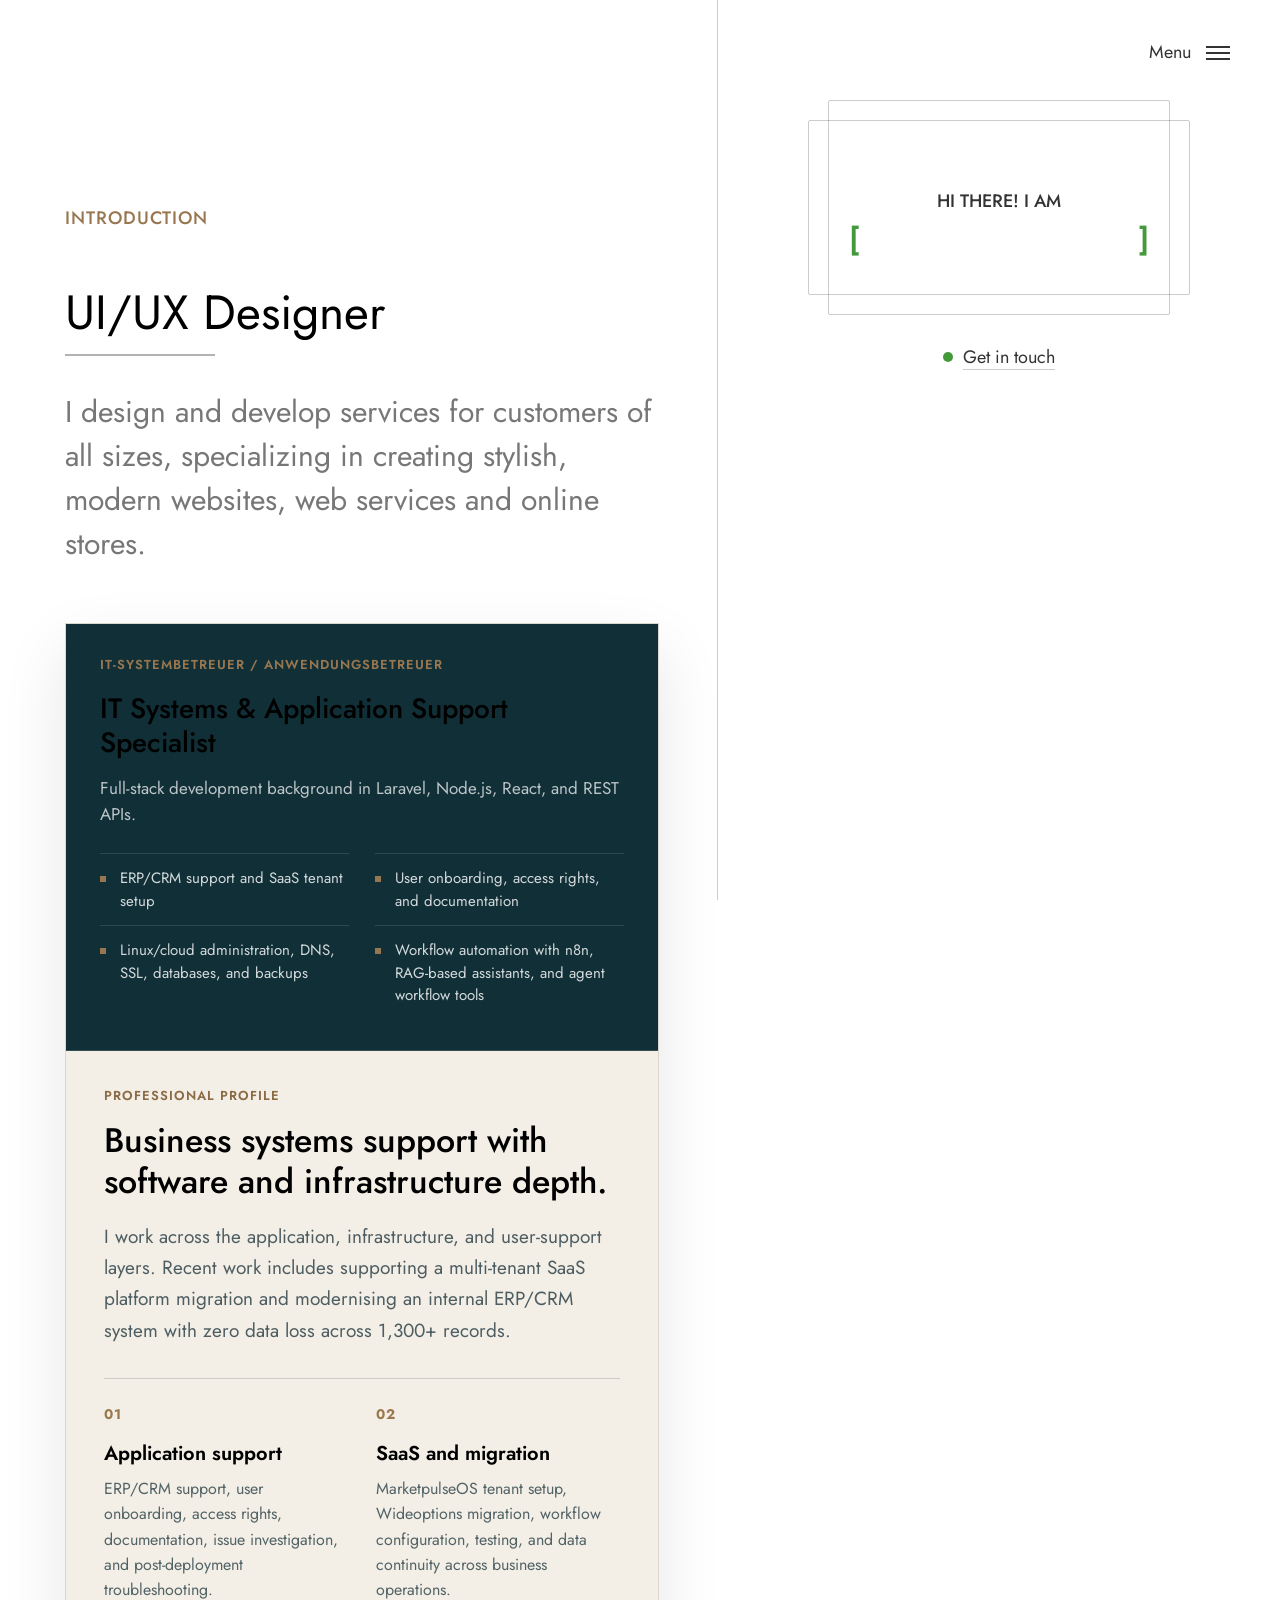
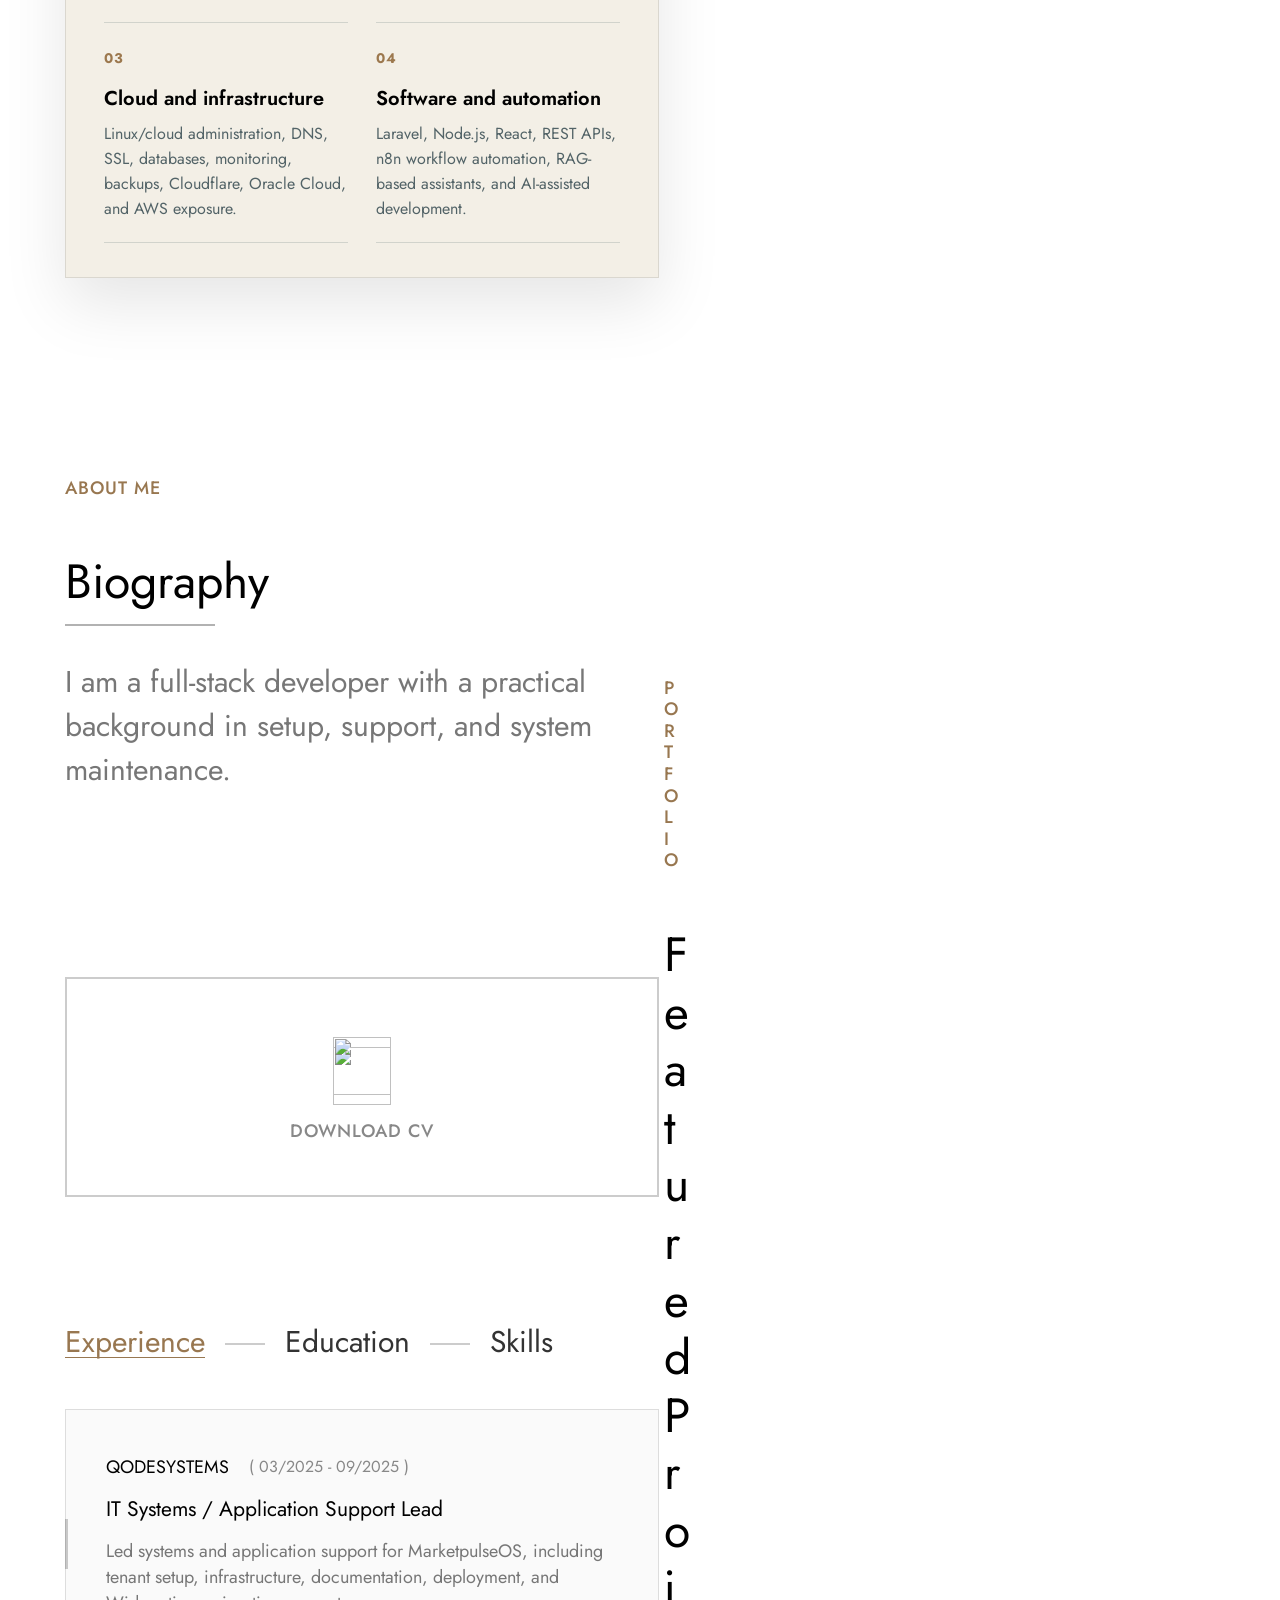
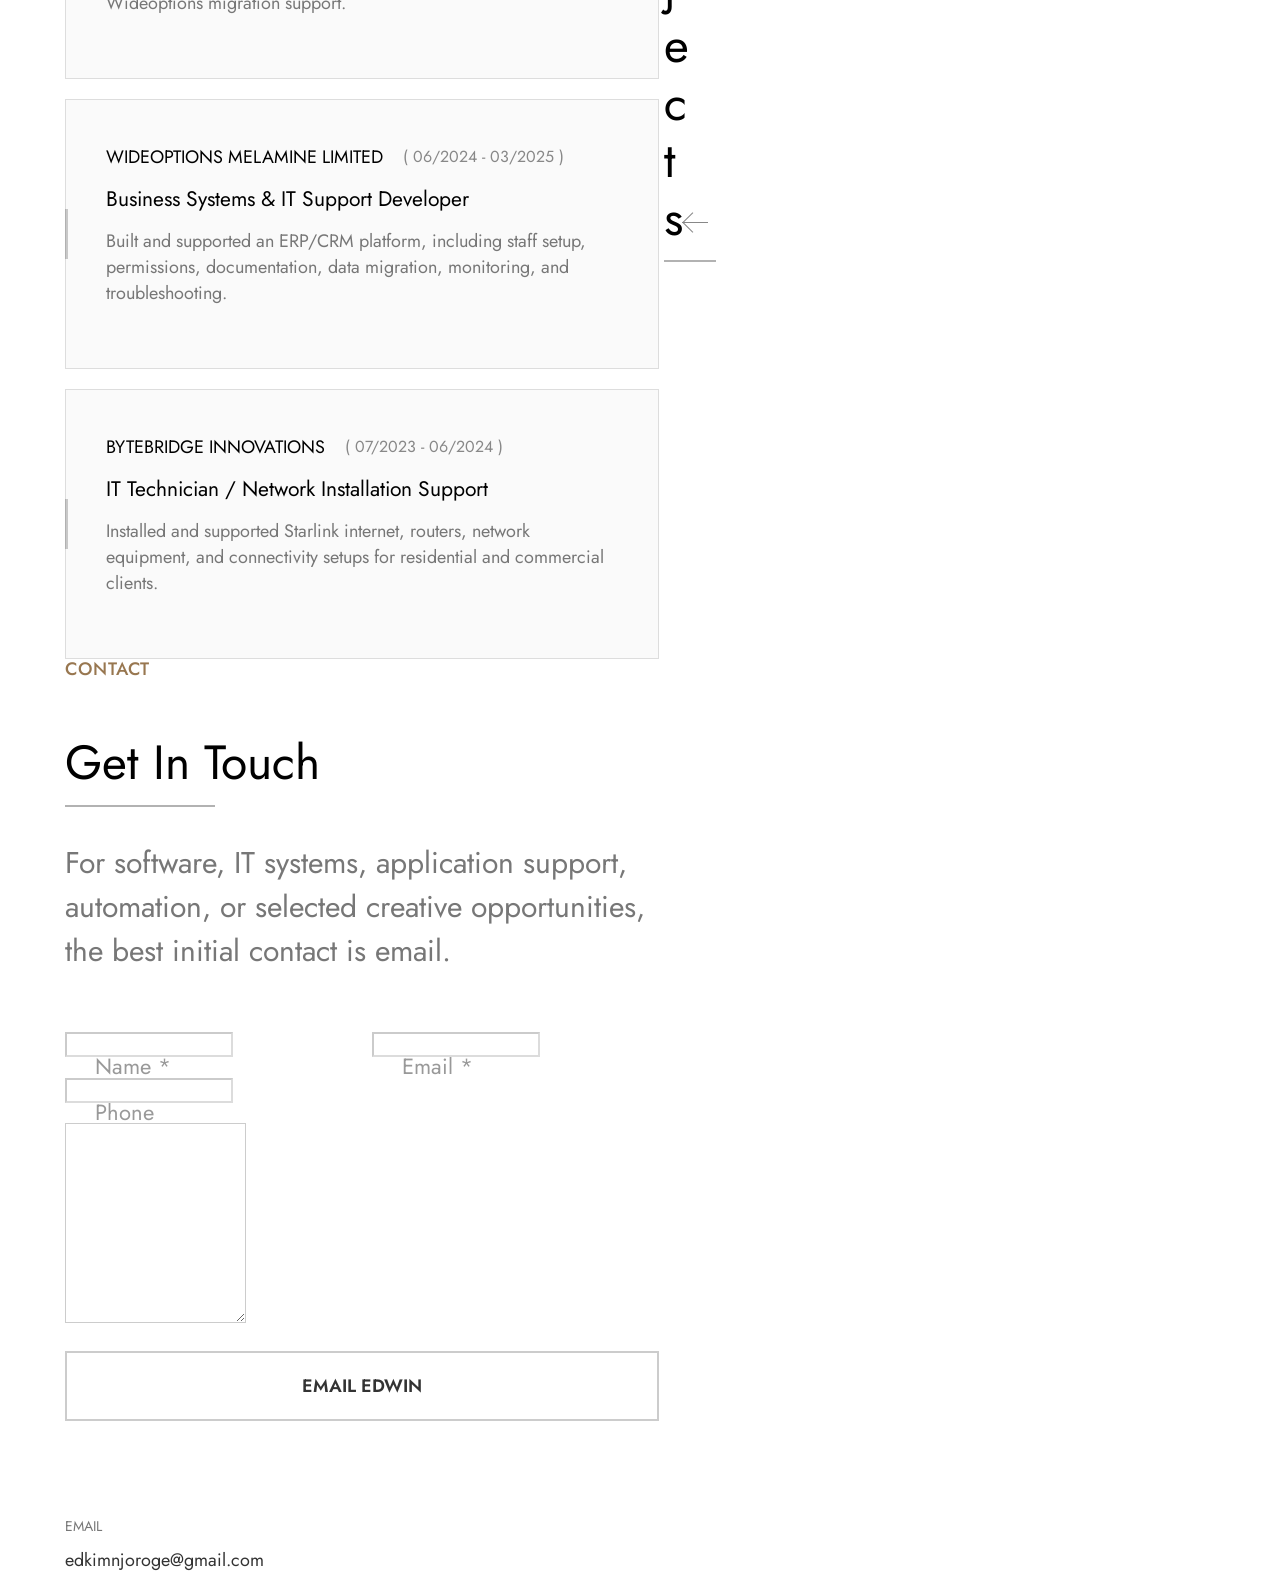
==== commit 6b1d5677: "Align portfolio with final IT support CV" ====
--- a/index-light.html
+++ b/index-light.html
@@ -8,12 +8,12 @@
 
 <meta http-equiv="Content-Type" content="text/html; charset=utf-8" />
 
-<meta name="description" content="Portfolio of Edwin Njoroge, an IT Systems & Support Specialist and full-stack developer with experience in SaaS platforms, business systems, infrastructure support, application support, and automation.">
+<meta name="description" content="Portfolio of Edwin Njoroge, an IT Systems & Application Support Specialist with experience in ERP/CRM support, SaaS tenant setup, cloud infrastructure, application support, and automation.">
 <meta name="author" content="Edwin Njoroge">
 
 <meta name="viewport" content="width=device-width, initial-scale=1, maximum-scale=1">
 
-<title data-i18n="site.pageTitles.home">Edwin Njoroge | IT Systems & Support Specialist</title>
+<title data-i18n="site.pageTitles.home">Edwin Njoroge | IT Systems & Application Support Specialist</title>
 <link rel="icon" type="image/png" href="favicon.png">
 
 <!-- Google Fonts -->
@@ -25,7 +25,7 @@
 <!-- Styles -->
 <link type="text/css" rel="stylesheet" href="css/base.css?ver=3" />
 <link type="text/css" rel="stylesheet" href="css/owl-carousel.css?ver=3" />
-<link type="text/css" rel="stylesheet" href="css/style.css?ver=20260705-cvtest" />
+<link type="text/css" rel="stylesheet" href="css/style.css?ver=20260705-finalcv" />
 <!--[if lt IE 9]> <script src="js/modernizr.custom.js?ver=3"></script> <![endif]-->
 <!-- /Styles -->
 
@@ -100,40 +100,40 @@
 
 							<div class="cv_dossier">
 								<aside class="cv_dossier_side">
-									<p class="cv_dossier_kicker" data-i18n="home.dossier.kicker">Available for English-speaking IT roles</p>
-									<h4 data-i18n="home.dossier.role">IT Systems & Support Specialist</h4>
-									<p data-i18n="home.dossier.roleNote">Full-stack developer with hands-on systems support experience.</p>
+									<p class="cv_dossier_kicker" data-i18n="home.dossier.kicker">IT-Systembetreuer / Anwendungsbetreuer</p>
+									<h4 data-i18n="home.dossier.role">IT Systems & Application Support Specialist</h4>
+									<p data-i18n="home.dossier.roleNote">Full-stack development background in Laravel, Node.js, React, and REST APIs.</p>
 									<ul>
-										<li data-i18n="home.dossier.sideItems.0">Business systems and application support</li>
-										<li data-i18n="home.dossier.sideItems.1">Linux, DNS, SSL, databases, and cloud setup</li>
-										<li data-i18n="home.dossier.sideItems.2">Staff onboarding, documentation, and troubleshooting</li>
-										<li data-i18n="home.dossier.sideItems.3">AI workflow automation with n8n, OpenClaw, Hermes, Paperclip, and RAG assistants</li>
+										<li data-i18n="home.dossier.sideItems.0">ERP/CRM support and SaaS tenant setup</li>
+										<li data-i18n="home.dossier.sideItems.1">User onboarding, access rights, and documentation</li>
+										<li data-i18n="home.dossier.sideItems.2">Linux/cloud administration, DNS, SSL, databases, and backups</li>
+										<li data-i18n="home.dossier.sideItems.3">Workflow automation with n8n, RAG-based assistants, and agent workflow tools</li>
 									</ul>
 								</aside>
 								<div class="cv_dossier_main">
 									<p class="cv_dossier_label" data-i18n="home.dossier.profileLabel">Professional profile</p>
-									<h4 data-i18n="home.dossier.profileTitle">I help teams run business systems with less friction.</h4>
-									<p data-i18n="home.dossier.profileBody">My work sits between software development and practical IT support: building the application, setting up the environment, onboarding staff, documenting workflows, and staying close when real users meet real problems.</p>
+									<h4 data-i18n="home.dossier.profileTitle">Business systems support with software and infrastructure depth.</h4>
+									<p data-i18n="home.dossier.profileBody">I work across the application, infrastructure, and user-support layers. Recent work includes supporting a multi-tenant SaaS platform migration and modernising an internal ERP/CRM system with zero data loss across 1,300+ records.</p>
 									<div class="cv_dossier_grid">
 										<div class="cv_dossier_card">
 											<span data-i18n="home.dossier.cards.0.number">01</span>
-											<h5 data-i18n="home.dossier.cards.0.title">Systems support</h5>
-											<p data-i18n="home.dossier.cards.0.body">User setup, permissions, staff support, documentation, printer and office IT basics, and day-to-day troubleshooting.</p>
+											<h5 data-i18n="home.dossier.cards.0.title">Application support</h5>
+											<p data-i18n="home.dossier.cards.0.body">ERP/CRM support, user onboarding, access rights, documentation, issue investigation, and post-deployment troubleshooting.</p>
 										</div>
 										<div class="cv_dossier_card">
 											<span data-i18n="home.dossier.cards.1.number">02</span>
-											<h5 data-i18n="home.dossier.cards.1.title">Business applications</h5>
-											<p data-i18n="home.dossier.cards.1.body">ERP, CRM, SaaS, tenant setup, data migration, APIs, and application support for teams using systems in production.</p>
+											<h5 data-i18n="home.dossier.cards.1.title">SaaS and migration</h5>
+											<p data-i18n="home.dossier.cards.1.body">MarketpulseOS tenant setup, Wideoptions migration, workflow configuration, testing, and data continuity across business operations.</p>
 										</div>
 										<div class="cv_dossier_card">
 											<span data-i18n="home.dossier.cards.2.number">03</span>
 											<h5 data-i18n="home.dossier.cards.2.title">Cloud and infrastructure</h5>
-											<p data-i18n="home.dossier.cards.2.body">Linux servers, Oracle Cloud, DNS, SSL, database administration, monitoring, and deployment support.</p>
+											<p data-i18n="home.dossier.cards.2.body">Linux/cloud administration, DNS, SSL, databases, monitoring, backups, Cloudflare, Oracle Cloud, and AWS exposure.</p>
 										</div>
 										<div class="cv_dossier_card">
 											<span data-i18n="home.dossier.cards.3.number">04</span>
-											<h5 data-i18n="home.dossier.cards.3.title">Automation and AI tools</h5>
-											<p data-i18n="home.dossier.cards.3.body">Workflow automation, AI-assisted development, agent tools, and RAG-style assistants used to reduce repeated manual work.</p>
+											<h5 data-i18n="home.dossier.cards.3.title">Software and automation</h5>
+											<p data-i18n="home.dossier.cards.3.body">Laravel, Node.js, React, REST APIs, n8n workflow automation, RAG-based assistants, and AI-assisted development.</p>
 										</div>
 									</div>
 								</div>
@@ -209,17 +209,17 @@
 															<h5>Qodesystems</h5>
 															<span>( 03/2025 - 09/2025 )</span>
 														</div>
-														<h3>Co-Founder & Systems/Application Support Lead</h3>
-														<p>Co-founded MarketpulseOS and worked across SaaS architecture, tenant setup, infrastructure, documentation, deployment, and application support.</p>
+														<h3>IT Systems / Application Support Lead</h3>
+														<p>Led systems and application support for MarketpulseOS, including tenant setup, infrastructure, documentation, deployment, and Wideoptions migration support.</p>
 													</div>
 												</li>
 												<li>
 													<div class="item">
 														<div class="item_top">
 															<h5>Wideoptions Melamine Limited</h5>
-															<span>( 06/2024 - 05/2025 )</span>
+															<span>( 06/2024 - 03/2025 )</span>
 														</div>
-														<h3>Senior Full-Stack Developer</h3>
+														<h3>Business Systems & IT Support Developer</h3>
 														<p>Built and supported an ERP/CRM platform, including staff setup, permissions, documentation, data migration, monitoring, and troubleshooting.</p>
 													</div>
 												</li>
@@ -229,7 +229,7 @@
 															<h5>ByteBridge Innovations</h5>
 															<span>( 07/2023 - 06/2024 )</span>
 														</div>
-														<h3>Co-Founder / IT Technician</h3>
+														<h3>IT Technician / Network Installation Support</h3>
 														<p>Installed and supported Starlink internet, routers, network equipment, and connectivity setups for residential and commercial clients.</p>
 													</div>
 												</li>
@@ -472,7 +472,7 @@
 						<h3>
 							<span class="animated_title">
 								<span class="title_in" data-i18n="home.heroName">Edwin Njoroge</span>
-								<span class="title_in" data-i18n="home.heroRole">IT Systems & Support Specialist</span>
+								<span class="title_in" data-i18n="home.heroRole">IT Systems & Application Support Specialist</span>
 							</span>
 						</h3>
 					</div>
@@ -541,10 +541,10 @@
 <script src="js/waypoints.js?ver=3"></script>
 <script src="js/nicescroll.js?ver=3"></script>
 <!--[if lt IE 10]> <script src="js/ie8.js?ver=3"></script> <![endif]-->
-<script src="data/content.js?ver=20260705-cvtest"></script>
-<script src="data/portfolio.js?ver=20260705-cvtest"></script>
-<script src="js/app.js?ver=20260705-cvtest"></script>
-<script src="js/init.js?ver=20260705-cvtest"></script>
+<script src="data/content.js?ver=20260705-finalcv"></script>
+<script src="data/portfolio.js?ver=20260705-finalcv"></script>
+<script src="js/app.js?ver=20260705-finalcv"></script>
+<script src="js/init.js?ver=20260705-finalcv"></script>
 <!-- /Scripts -->
 
 </body>
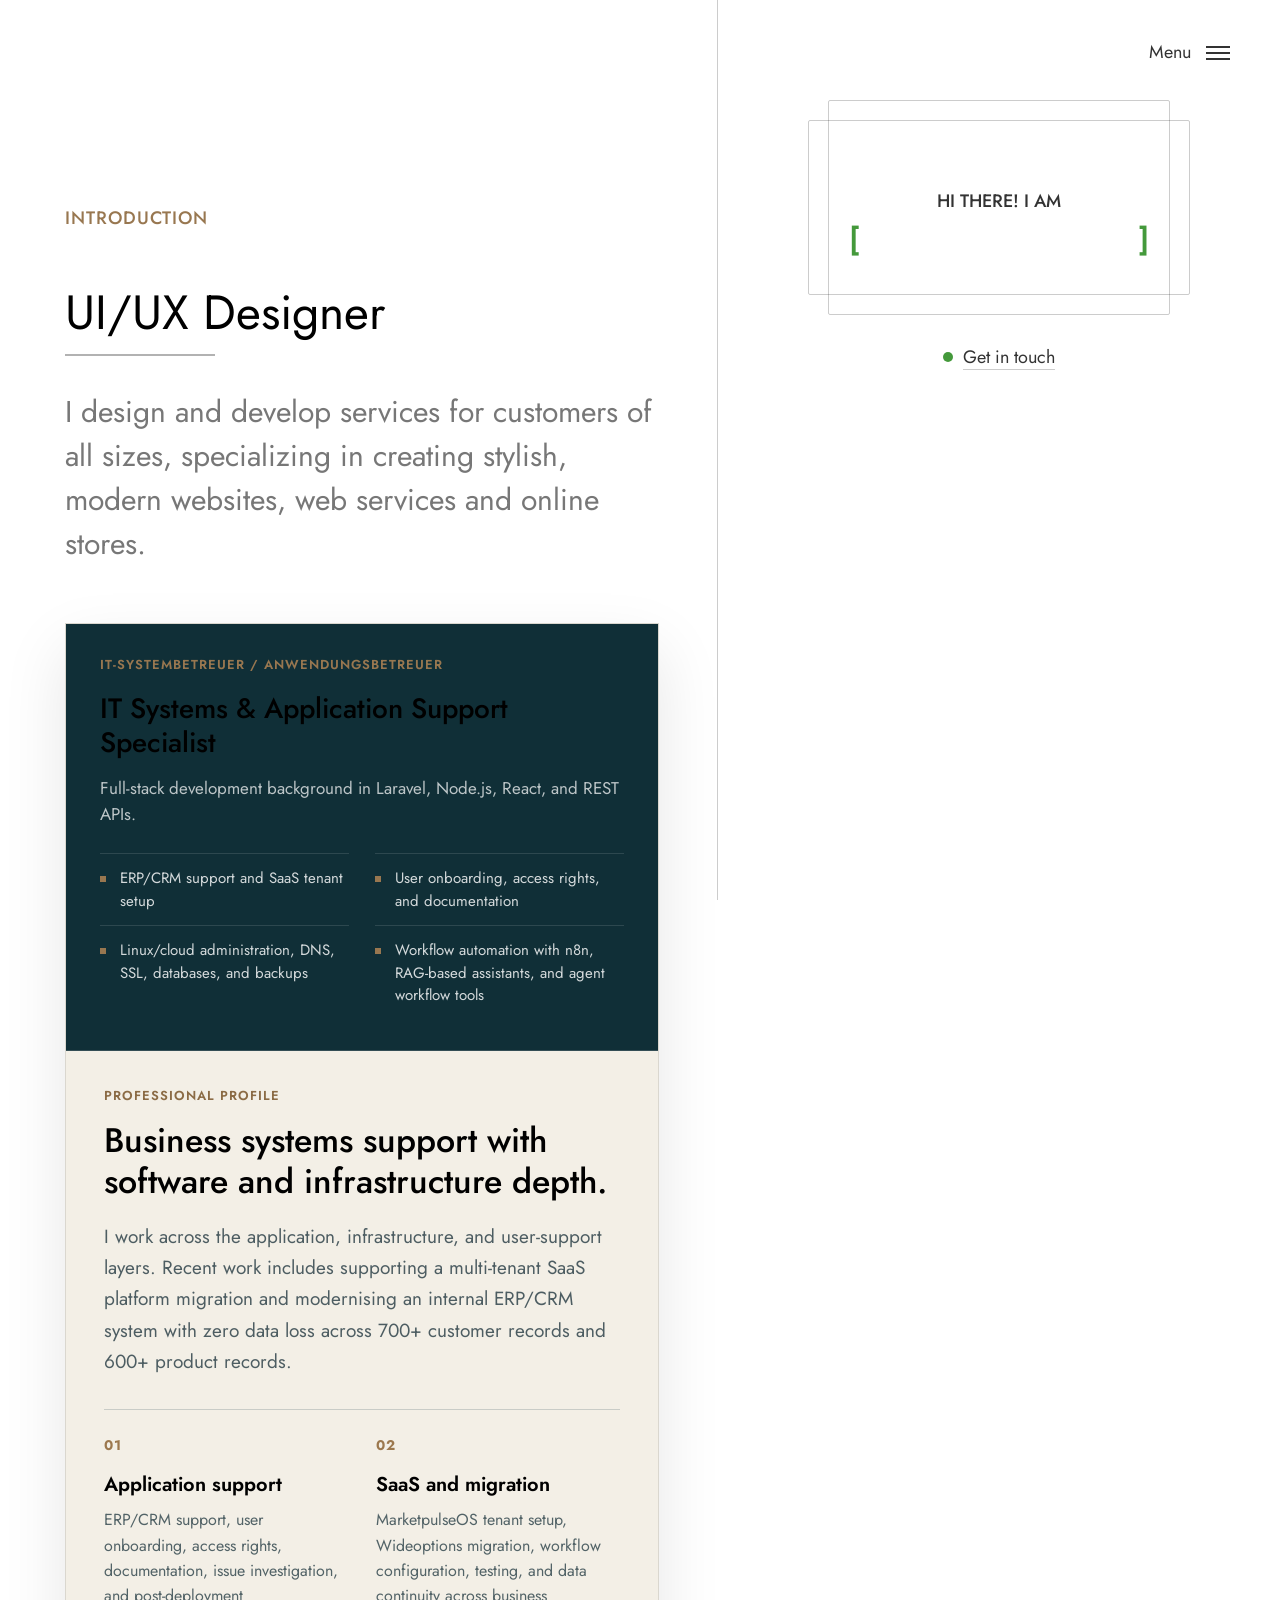
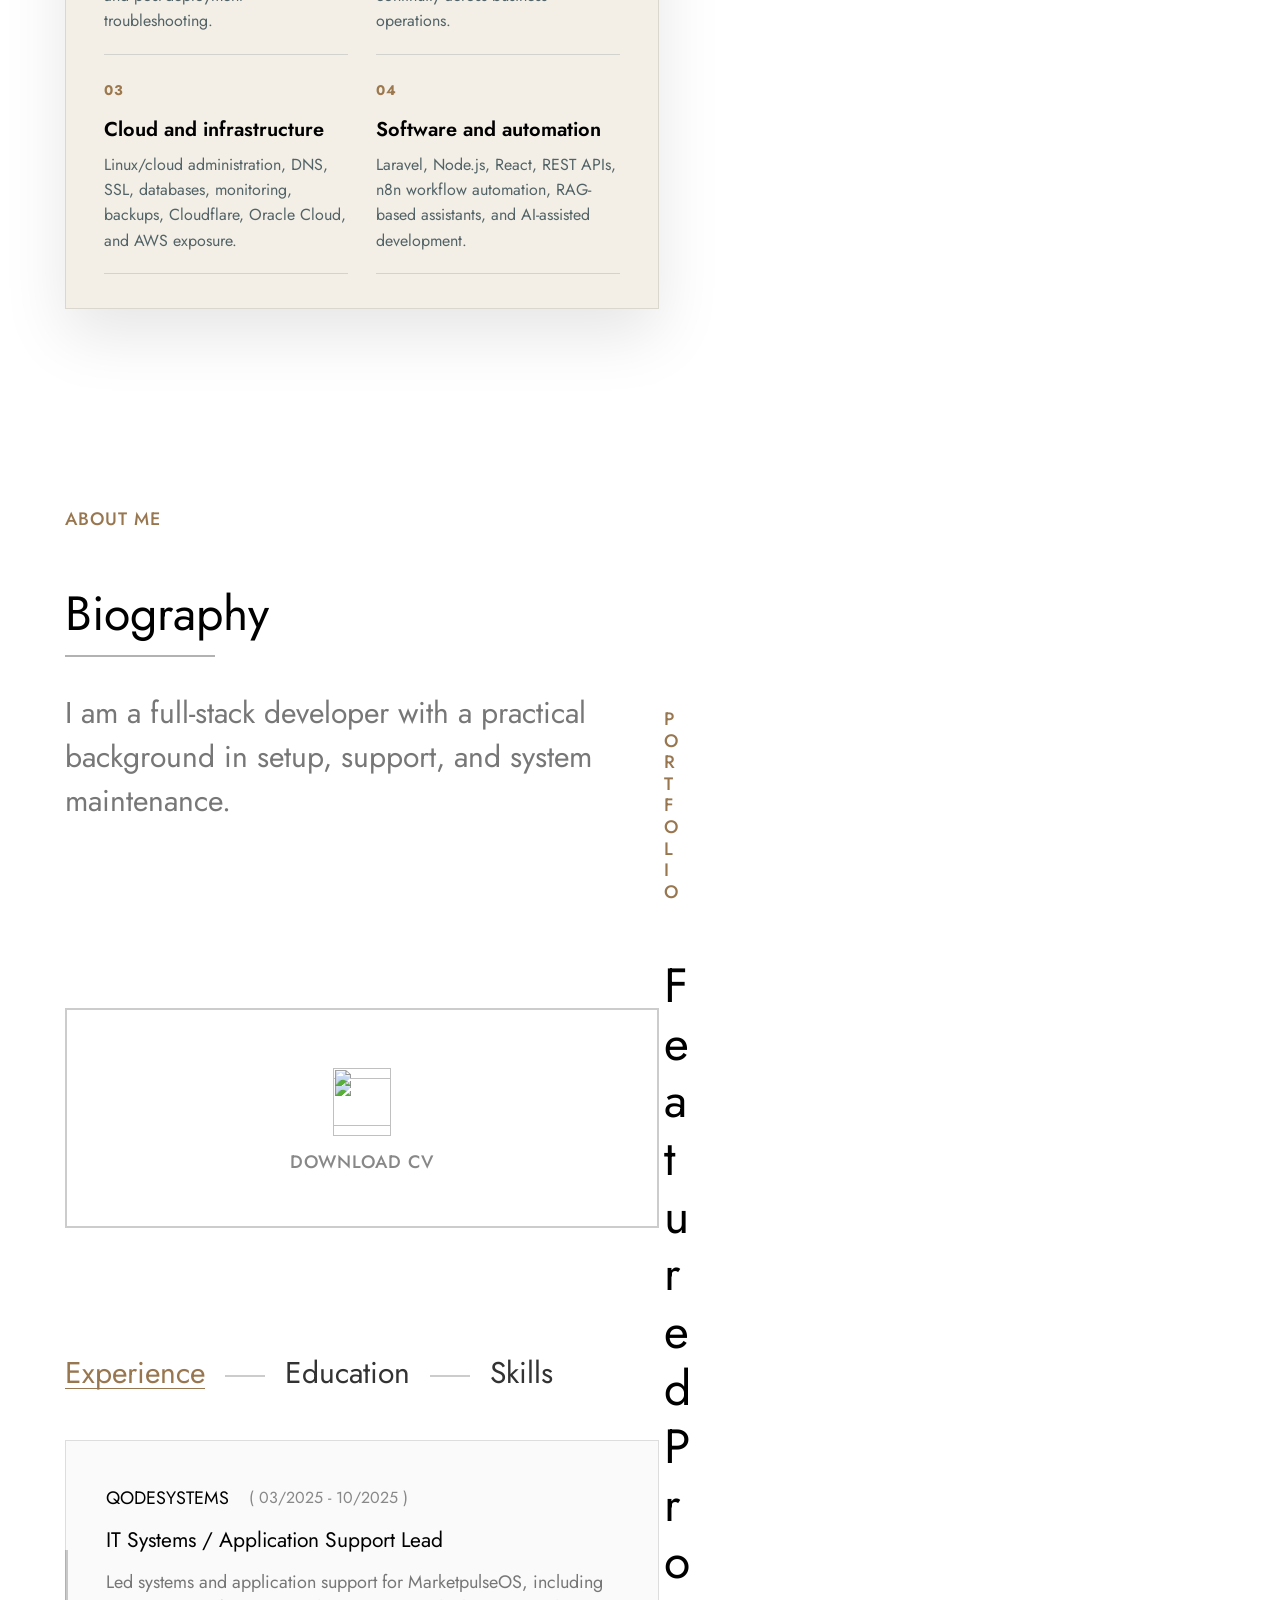
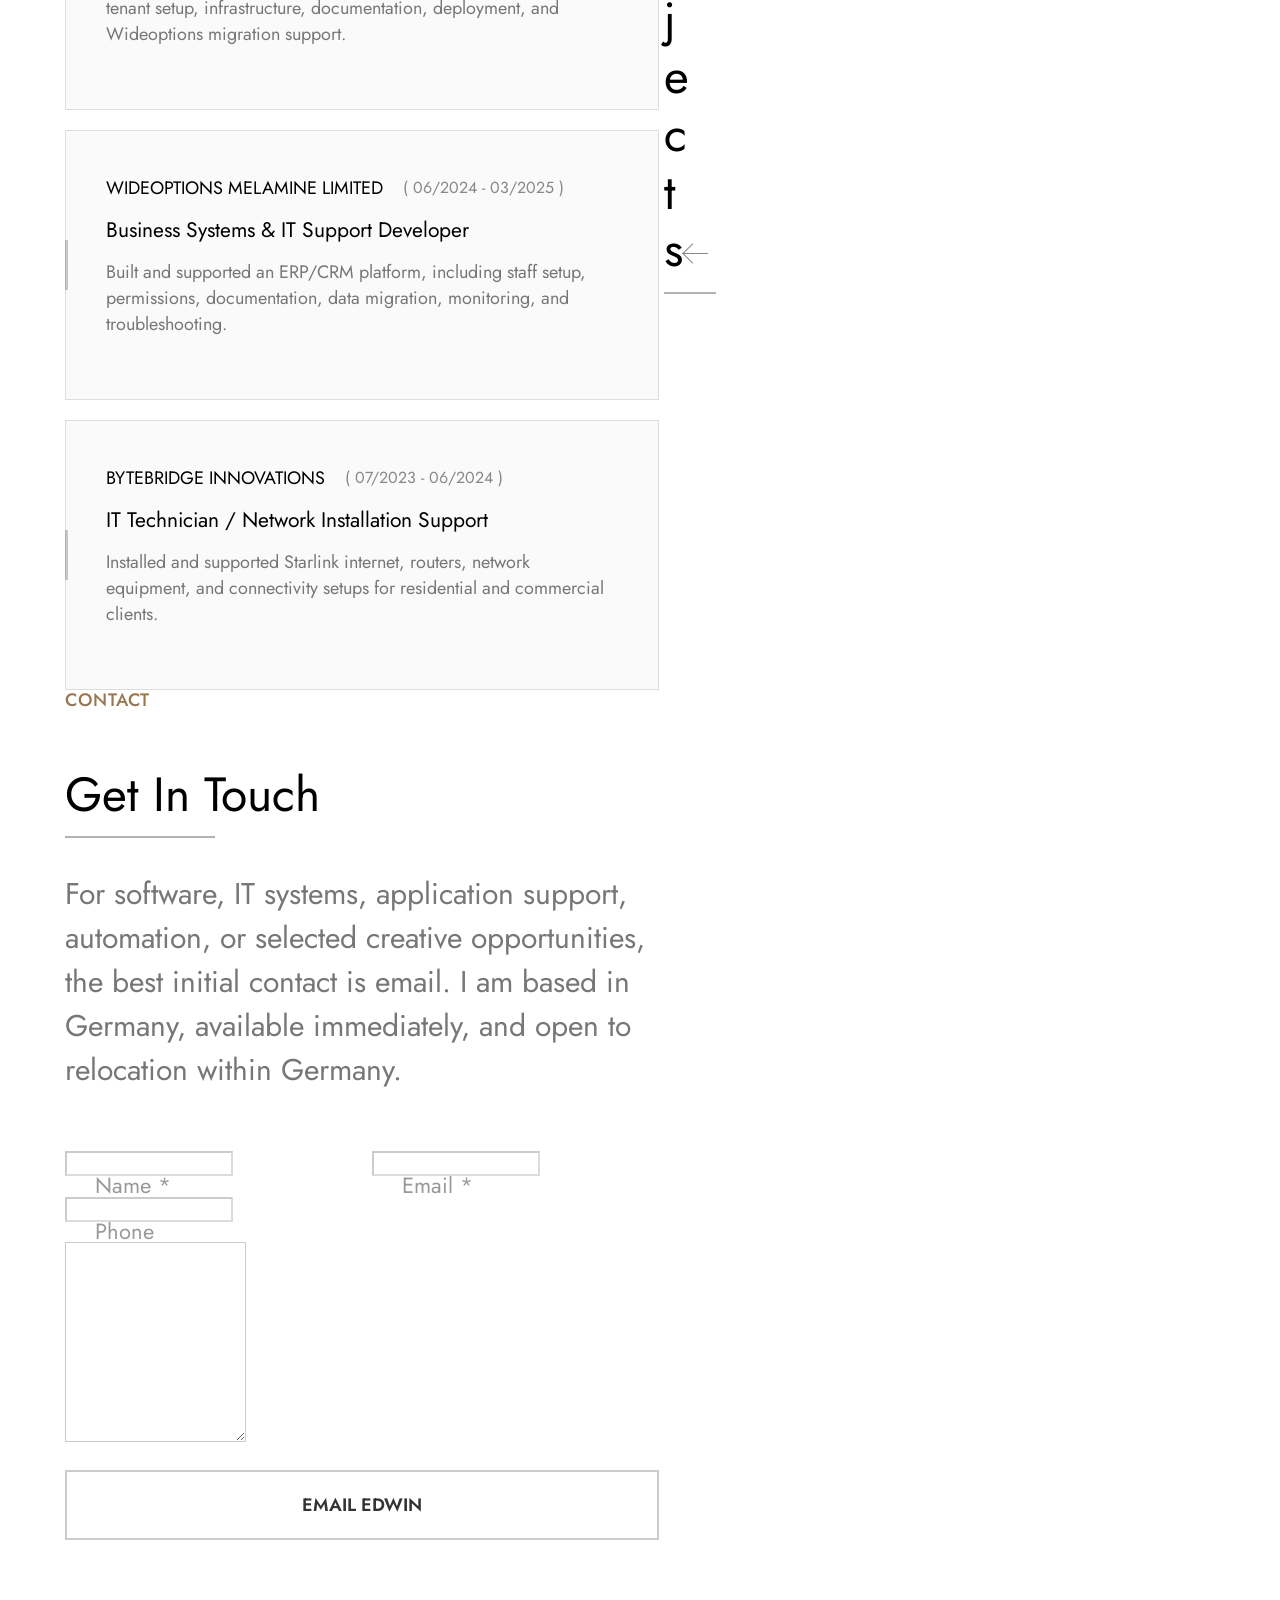
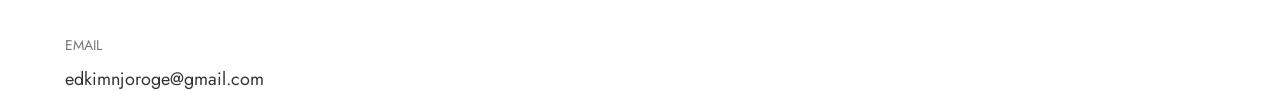
==== commit 620be5c0: "Clean portfolio links for IT support positioning" ====
--- a/index-light.html
+++ b/index-light.html
@@ -113,7 +113,7 @@
 								<div class="cv_dossier_main">
 									<p class="cv_dossier_label" data-i18n="home.dossier.profileLabel">Professional profile</p>
 									<h4 data-i18n="home.dossier.profileTitle">Business systems support with software and infrastructure depth.</h4>
-									<p data-i18n="home.dossier.profileBody">I work across the application, infrastructure, and user-support layers. Recent work includes supporting a multi-tenant SaaS platform migration and modernising an internal ERP/CRM system with zero data loss across 1,300+ records.</p>
+									<p data-i18n="home.dossier.profileBody">I work across the application, infrastructure, and user-support layers. Recent work includes supporting a multi-tenant SaaS platform migration and modernising an internal ERP/CRM system with zero data loss across 700+ customer records and 600+ product records.</p>
 									<div class="cv_dossier_grid">
 										<div class="cv_dossier_card">
 											<span data-i18n="home.dossier.cards.0.number">01</span>
@@ -207,7 +207,7 @@
 													<div class="item">
 														<div class="item_top">
 															<h5>Qodesystems</h5>
-															<span>( 03/2025 - 09/2025 )</span>
+															<span>( 03/2025 - 10/2025 )</span>
 														</div>
 														<h3>IT Systems / Application Support Lead</h3>
 														<p>Led systems and application support for MarketpulseOS, including tenant setup, infrastructure, documentation, deployment, and Wideoptions migration support.</p>
@@ -383,7 +383,7 @@
 							<div class="resumo_fn_main_title">
 								<h3 class="subtitle" data-i18n="contact.eyebrow">Contact</h3>
 								<h3 class="title" data-i18n="contact.title">Get In Touch</h3>
-								<p class="desc" data-i18n="contact.intro">For software, IT systems, application support, automation, or selected creative opportunities, the best initial contact is email.</p>
+								<p class="desc" data-i18n="contact.intro">For software, IT systems, application support, automation, or selected creative opportunities, the best initial contact is email. I am based in Germany, available immediately, and open to relocation within Germany.</p>
 							</div>
 							<!-- /Main Title -->
 
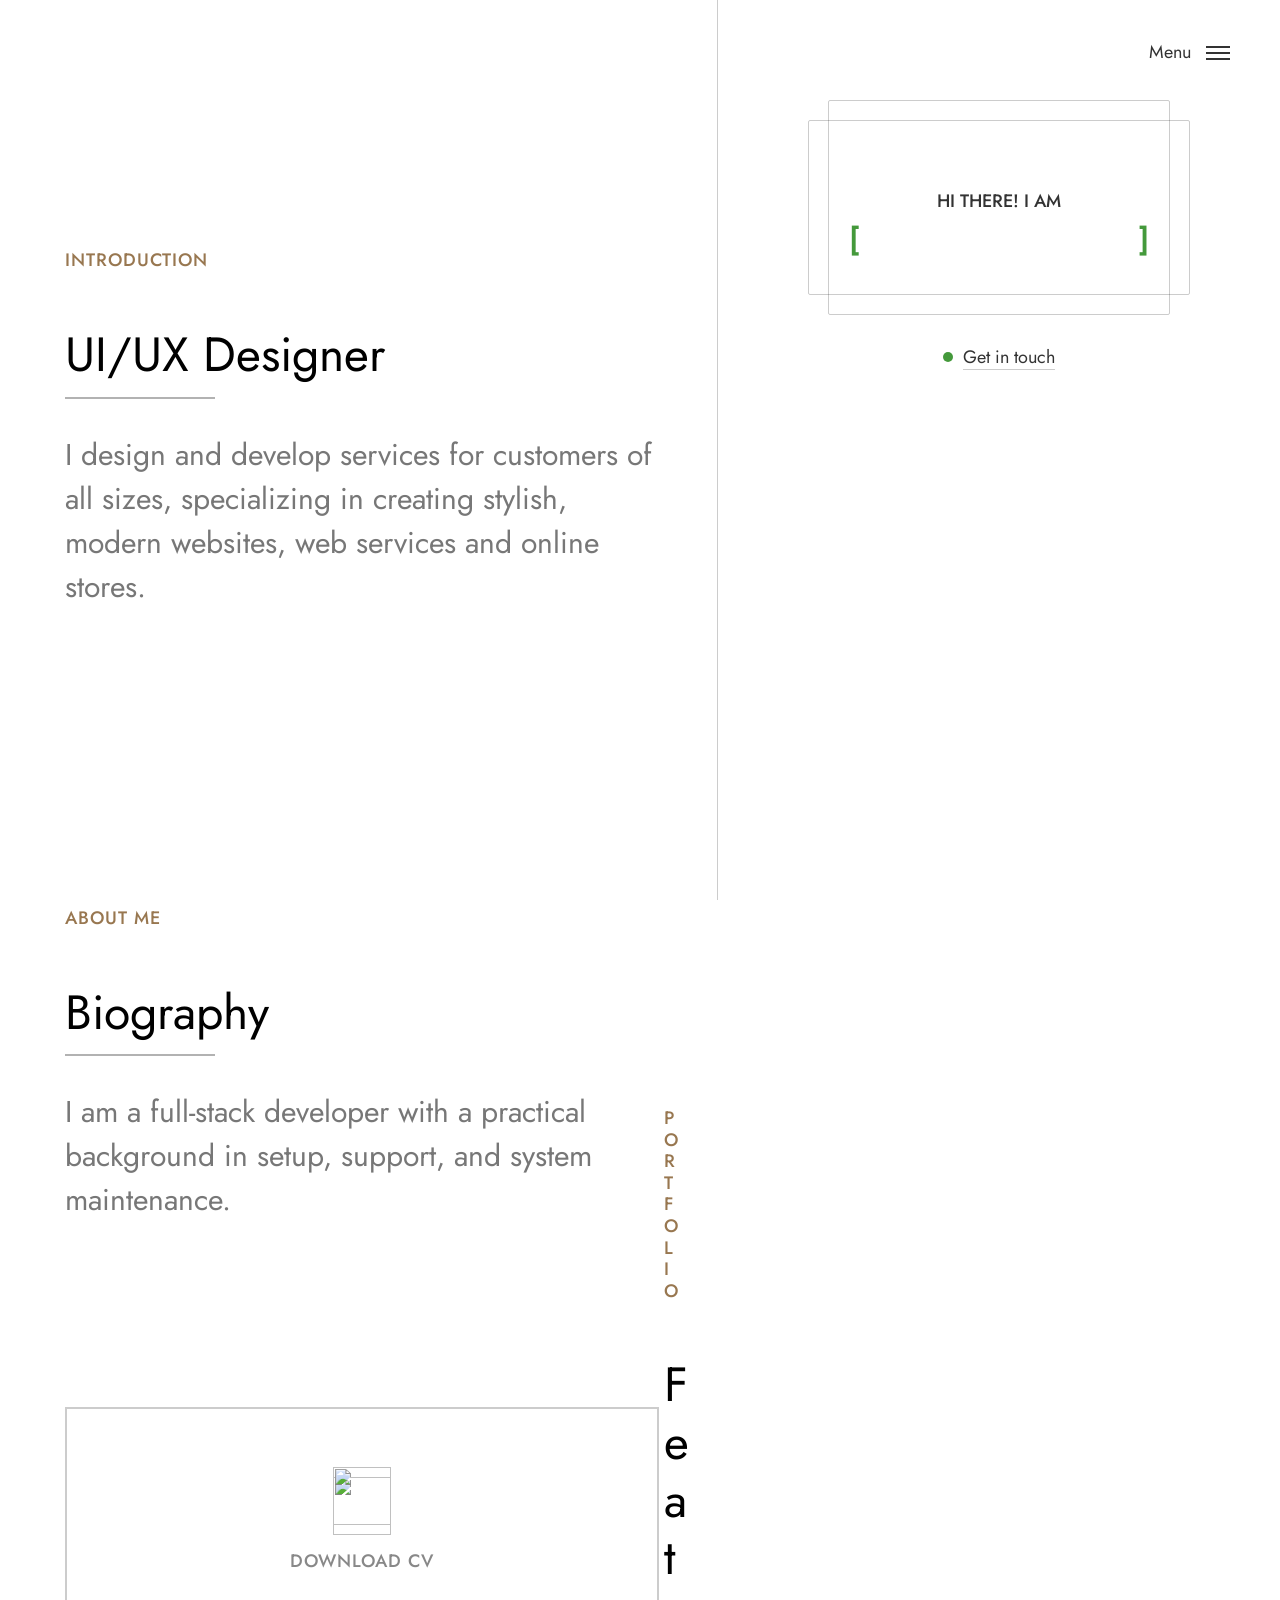
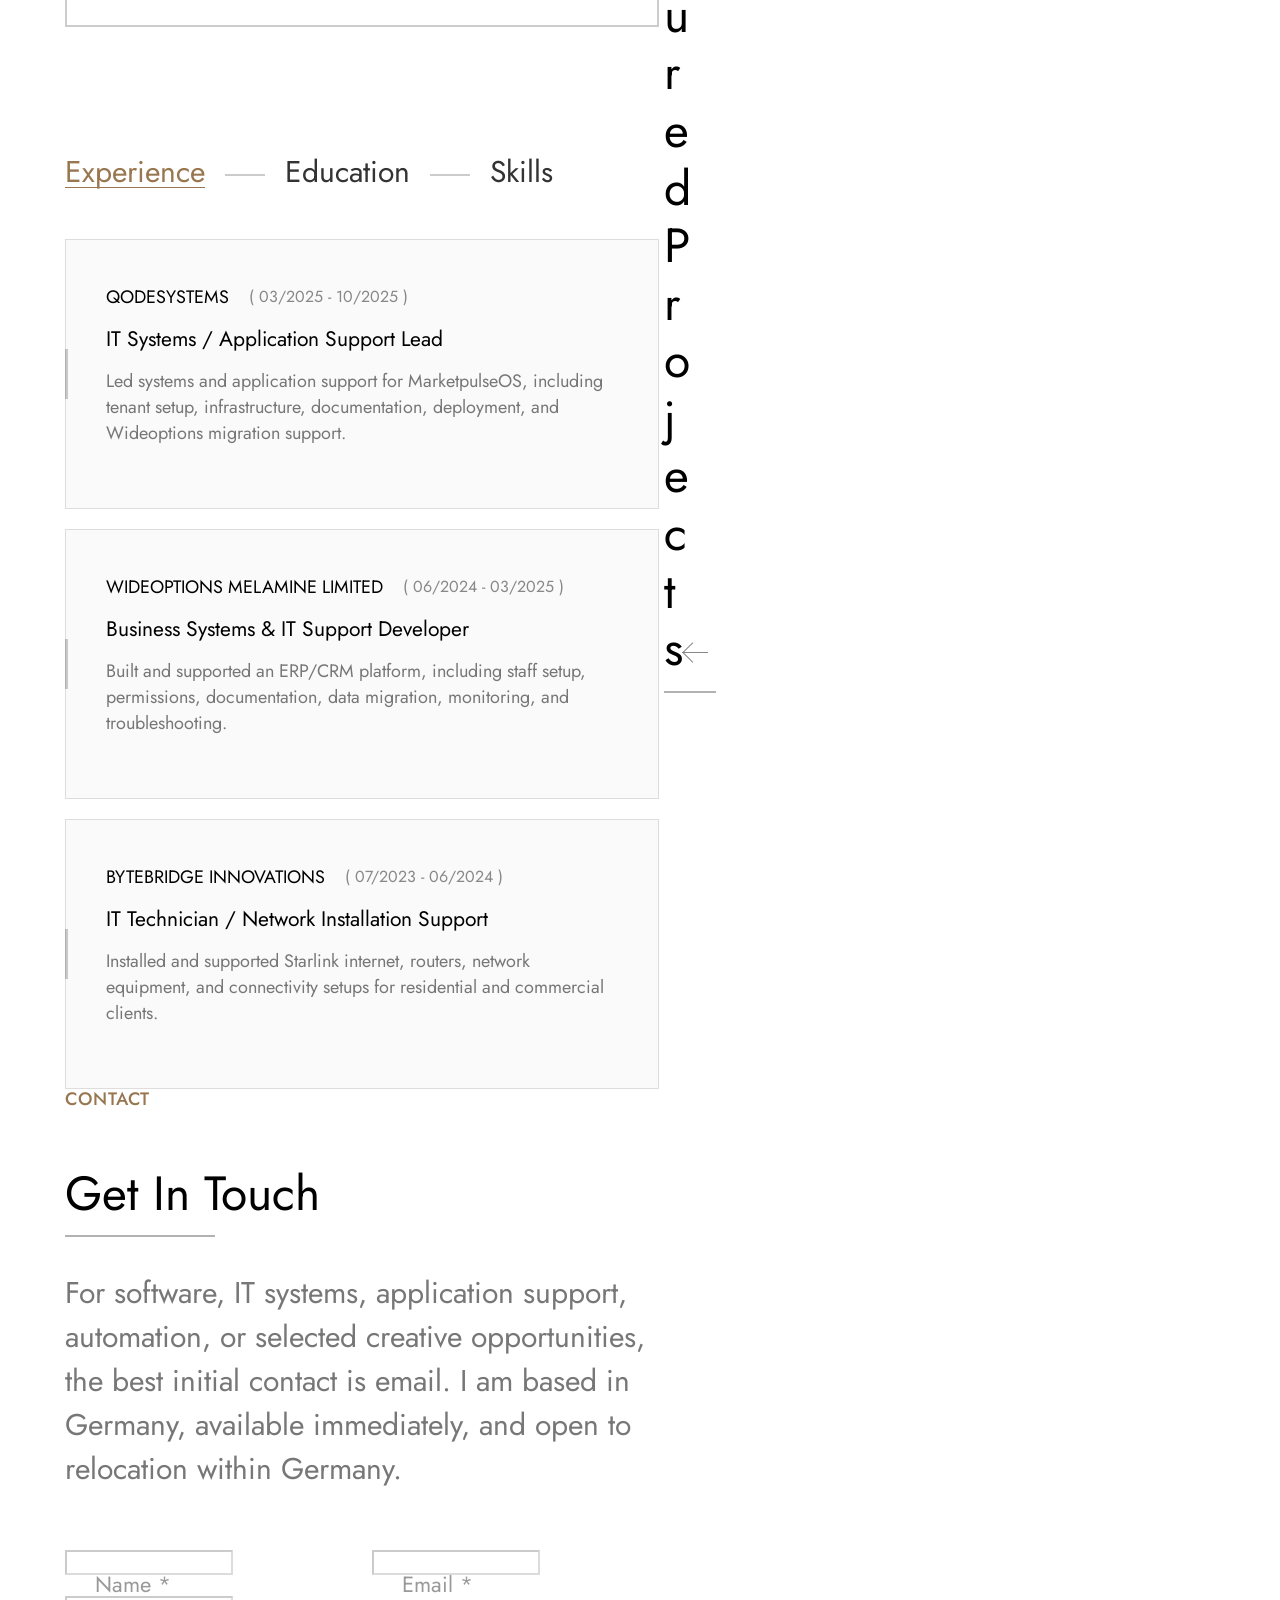
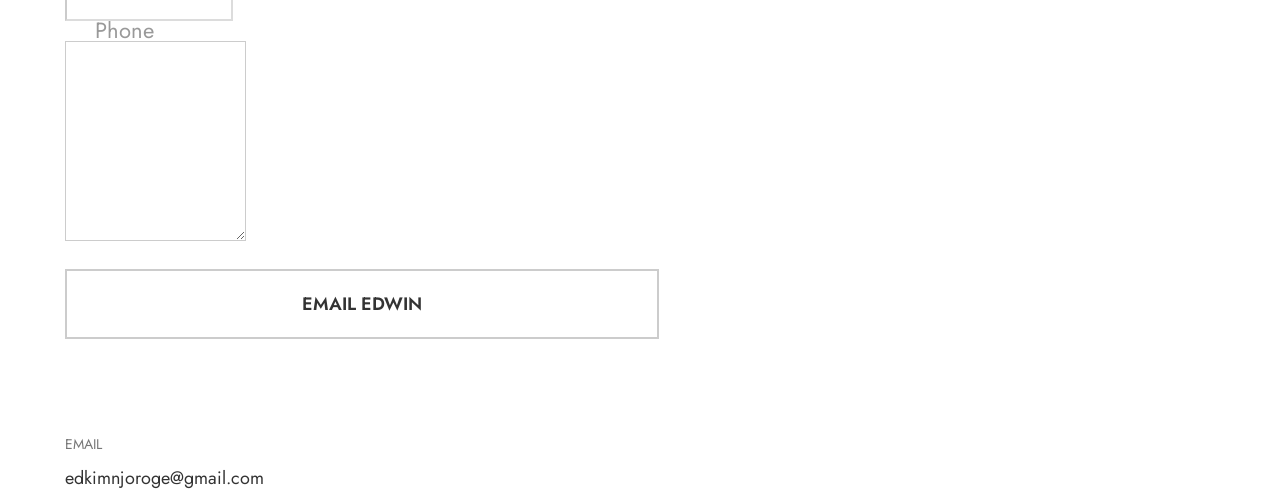
==== commit 6a84e364: "Remove homepage CV dossier panel" ====
--- a/index-light.html
+++ b/index-light.html
@@ -97,47 +97,6 @@
 								<p class="desc" data-i18n="home.heroBody" style="margin-top: 15px;"></p>
 							</div>
 							<!-- /Main Title -->
-
-							<div class="cv_dossier">
-								<aside class="cv_dossier_side">
-									<p class="cv_dossier_kicker" data-i18n="home.dossier.kicker">IT-Systembetreuer / Anwendungsbetreuer</p>
-									<h4 data-i18n="home.dossier.role">IT Systems & Application Support Specialist</h4>
-									<p data-i18n="home.dossier.roleNote">Full-stack development background in Laravel, Node.js, React, and REST APIs.</p>
-									<ul>
-										<li data-i18n="home.dossier.sideItems.0">ERP/CRM support and SaaS tenant setup</li>
-										<li data-i18n="home.dossier.sideItems.1">User onboarding, access rights, and documentation</li>
-										<li data-i18n="home.dossier.sideItems.2">Linux/cloud administration, DNS, SSL, databases, and backups</li>
-										<li data-i18n="home.dossier.sideItems.3">Workflow automation with n8n, RAG-based assistants, and agent workflow tools</li>
-									</ul>
-								</aside>
-								<div class="cv_dossier_main">
-									<p class="cv_dossier_label" data-i18n="home.dossier.profileLabel">Professional profile</p>
-									<h4 data-i18n="home.dossier.profileTitle">Business systems support with software and infrastructure depth.</h4>
-									<p data-i18n="home.dossier.profileBody">I work across the application, infrastructure, and user-support layers. Recent work includes supporting a multi-tenant SaaS platform migration and modernising an internal ERP/CRM system with zero data loss across 700+ customer records and 600+ product records.</p>
-									<div class="cv_dossier_grid">
-										<div class="cv_dossier_card">
-											<span data-i18n="home.dossier.cards.0.number">01</span>
-											<h5 data-i18n="home.dossier.cards.0.title">Application support</h5>
-											<p data-i18n="home.dossier.cards.0.body">ERP/CRM support, user onboarding, access rights, documentation, issue investigation, and post-deployment troubleshooting.</p>
-										</div>
-										<div class="cv_dossier_card">
-											<span data-i18n="home.dossier.cards.1.number">02</span>
-											<h5 data-i18n="home.dossier.cards.1.title">SaaS and migration</h5>
-											<p data-i18n="home.dossier.cards.1.body">MarketpulseOS tenant setup, Wideoptions migration, workflow configuration, testing, and data continuity across business operations.</p>
-										</div>
-										<div class="cv_dossier_card">
-											<span data-i18n="home.dossier.cards.2.number">03</span>
-											<h5 data-i18n="home.dossier.cards.2.title">Cloud and infrastructure</h5>
-											<p data-i18n="home.dossier.cards.2.body">Linux/cloud administration, DNS, SSL, databases, monitoring, backups, Cloudflare, Oracle Cloud, and AWS exposure.</p>
-										</div>
-										<div class="cv_dossier_card">
-											<span data-i18n="home.dossier.cards.3.number">04</span>
-											<h5 data-i18n="home.dossier.cards.3.title">Software and automation</h5>
-											<p data-i18n="home.dossier.cards.3.body">Laravel, Node.js, React, REST APIs, n8n workflow automation, RAG-based assistants, and AI-assisted development.</p>
-										</div>
-									</div>
-								</div>
-							</div>
 
 						</div>
 					</div>
--- a/css/style.css
+++ b/css/style.css
@@ -638,128 +638,6 @@
 	line-height: 44px;
 	letter-spacing: 0;
 	margin-bottom: 57px;
-}
-.cv_dossier{
-	display: grid;
-	grid-template-columns: 1fr;
-	width: 100%;
-	margin-top: 30px;
-	border: 1px solid rgba(255,255,255,.18);
-	background: #f3efe6;
-	box-shadow: 0 28px 70px rgba(0,0,0,.22);
-}
-.cv_dossier_side{
-	padding: 32px 34px 30px;
-	background: #102f37;
-	border-bottom: 1px solid rgba(255,255,255,.15);
-}
-.cv_dossier_kicker,
-.cv_dossier_label{
-	margin: 0 0 18px;
-	color: var(--mc);
-	font-size: 13px;
-	line-height: 1.4;
-	font-weight: 600;
-	letter-spacing: 1px;
-	text-transform: uppercase;
-}
-.cv_dossier_side h4,
-.cv_dossier_main h4{
-	margin: 0;
-	padding: 0;
-	letter-spacing: 0;
-}
-.cv_dossier_side h4{
-	color: #f8f3ea;
-	font-size: 28px;
-	font-weight: 500;
-}
-.cv_dossier_side p:not(.cv_dossier_kicker){
-	margin: 15px 0 0;
-	color: rgba(255,255,255,.72);
-	font-size: 17px;
-	line-height: 1.55;
-}
-.cv_dossier_side ul{
-	display: grid;
-	grid-template-columns: repeat(2, minmax(0, 1fr));
-	gap: 0 26px;
-	margin: 26px 0 0;
-	padding: 0;
-	list-style: none;
-}
-.cv_dossier_side li{
-	position: relative;
-	margin: 0;
-	padding: 13px 0 13px 20px;
-	border-top: 1px solid rgba(255,255,255,.12);
-	color: rgba(255,255,255,.82);
-	font-size: 15px;
-	line-height: 1.5;
-}
-.cv_dossier_side li:before{
-	content: '';
-	position: absolute;
-	left: 0;
-	top: 22px;
-	width: 6px;
-	height: 6px;
-	background: var(--mc);
-}
-.cv_dossier_main{
-	padding: 36px 38px 34px;
-	color: #243238;
-}
-.cv_dossier_label{
-	color: #8b6b45;
-	margin-bottom: 16px;
-}
-.cv_dossier_main h4{
-	max-width: 760px;
-	color: #102f37;
-	font-size: 34px;
-	font-weight: 500;
-}
-.cv_dossier_main > p:not(.cv_dossier_label){
-	max-width: 800px;
-	margin: 18px 0 0;
-	color: #4d5d62;
-	font-size: 19px;
-	line-height: 1.65;
-}
-.cv_dossier_grid{
-	display: grid;
-	grid-template-columns: repeat(2, minmax(0, 1fr));
-	gap: 0 28px;
-	margin-top: 32px;
-	border-top: 1px solid rgba(16,47,55,.18);
-}
-.cv_dossier_card{
-	min-height: 188px;
-	padding: 25px 0 20px;
-	border-bottom: 1px solid rgba(16,47,55,.15);
-}
-.cv_dossier_card span{
-	display: block;
-	margin-bottom: 18px;
-	color: #9c784e;
-	font-size: 14px;
-	font-weight: 700;
-	letter-spacing: 1px;
-}
-.cv_dossier_card h5{
-	margin: 0;
-	color: #172e35;
-	font-size: 20px;
-	font-weight: 600;
-	letter-spacing: 0;
-}
-.cv_dossier_card p{
-	margin: 10px 0 0;
-	color: #526367;
-	font-size: 16px;
-	line-height: 1.58;
-	letter-spacing: 0;
 }
 /*------------------------------------------------------------------*/
 /*	06) About Section
@@ -2371,7 +2249,6 @@
 	.resumo_fn_right .right_in{padding: 100px 20%;}
 	
 	#home{padding-top: 50px;min-height: inherit;padding-bottom: 0;}
-	.cv_dossier{margin-top: 50px;}
 	#about{padding-top: 150px;}
 	#portfolio{padding-top: 100px;}
 	#services{padding-top: 100px;}
@@ -2384,13 +2261,6 @@
 	.resumo_fn_contact .item.half{width: 100%;}
 	.resumo_fn_testimonials .desc,
 	.resumo_fn_main_title .desc{font-size: 20px;line-height: 1.5;}
-	.cv_dossier_side,
-	.cv_dossier_main{padding: 28px 22px;}
-	.cv_dossier_side ul,
-	.cv_dossier_grid{grid-template-columns: 1fr;}
-	.cv_dossier_main h4{font-size: 27px;}
-	.cv_dossier_main > p:not(.cv_dossier_label){font-size: 17px;}
-	.cv_dossier_card{min-height: 0;}
 	#nav ul a{font-size: 20px;}
 	#footer .footer_top:before{width: 20px;}
 	#footer .footer_top:after{right: 130px;}
@@ -2475,10 +2345,6 @@
 body.light .resumo_fn_cv_btn a{border-color: rgba(0,0,0,.2)}
 body.light .resumo_fn_cv_btn a:hover{border-color: var(--mc);}
 body.light .resumo_fn_cv_btn .icon{color: #333;}
-body.light .cv_dossier{
-	border-color: rgba(0,0,0,.1);
-	box-shadow: 0 26px 60px rgba(0,0,0,.10);
-}
 body.light .skill_chip{
 	background-color: rgba(0,0,0,.03);
 	border-color: rgba(0,0,0,.08);
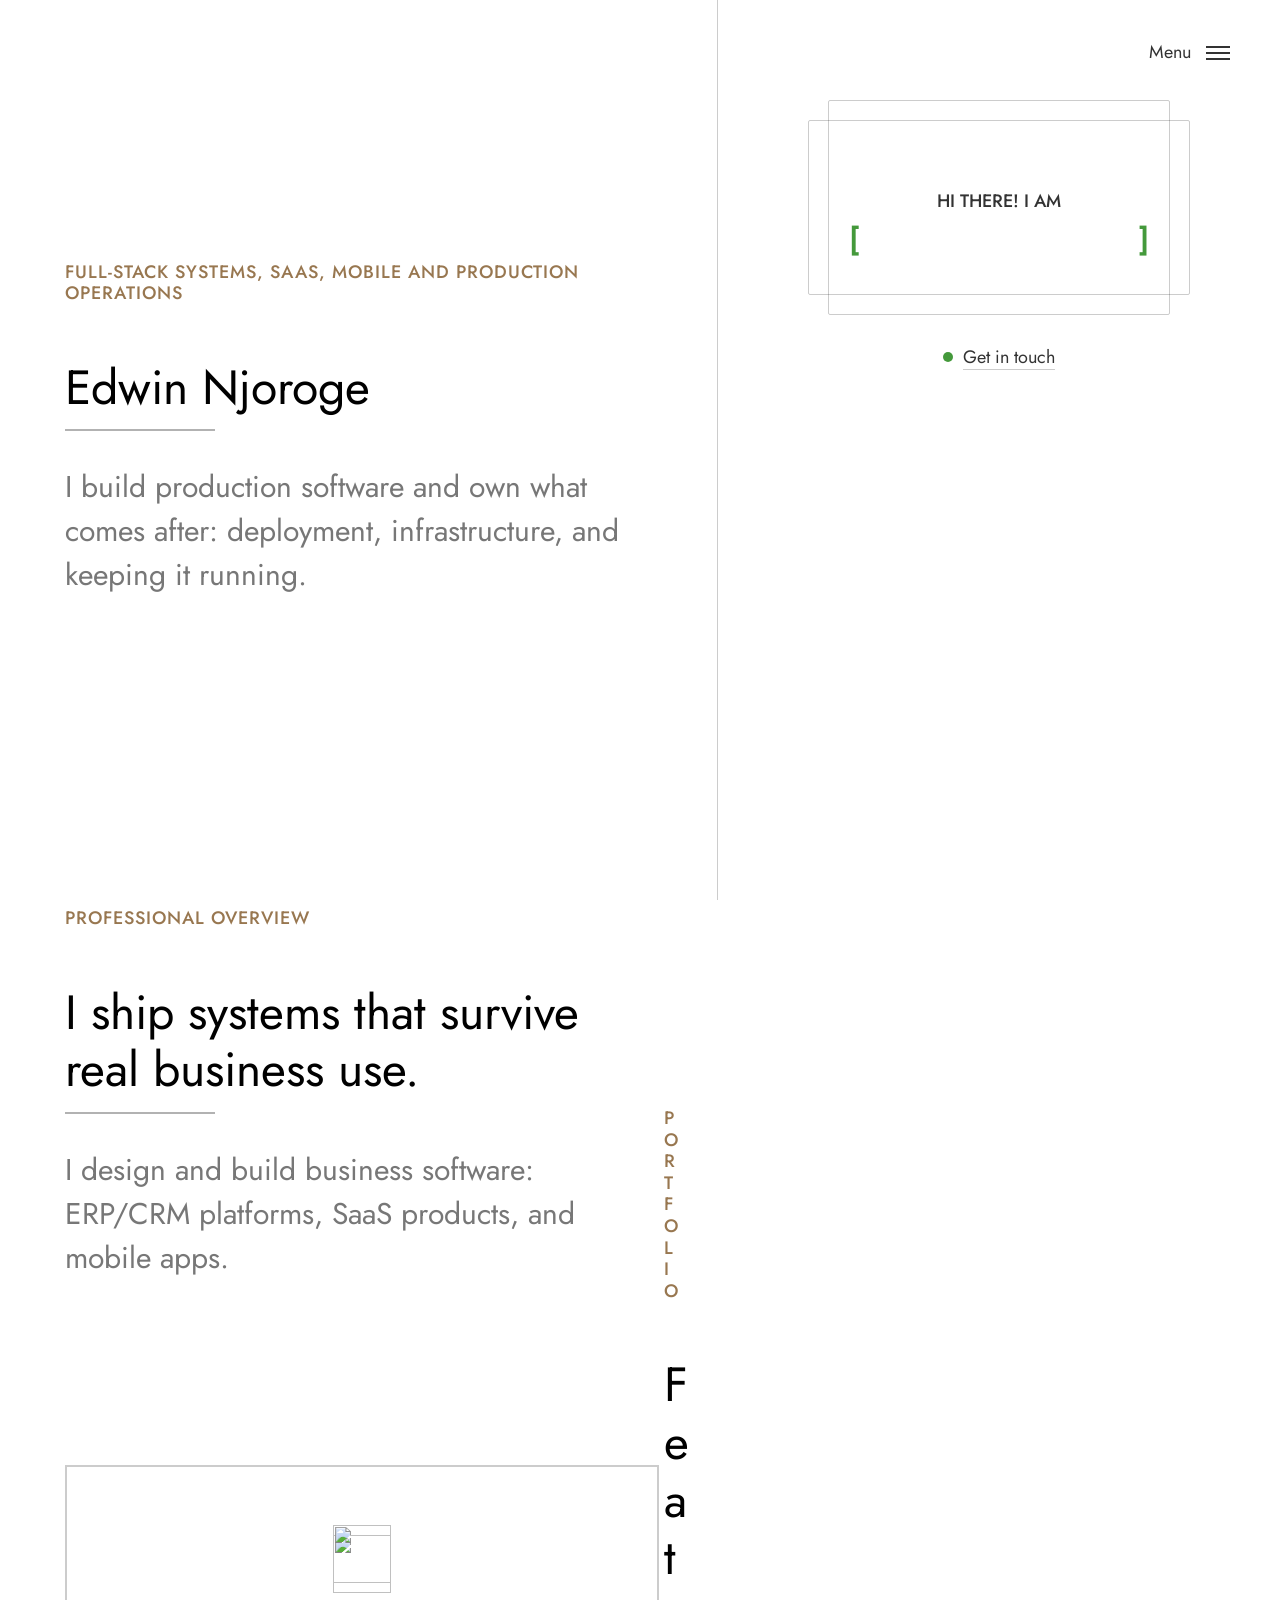
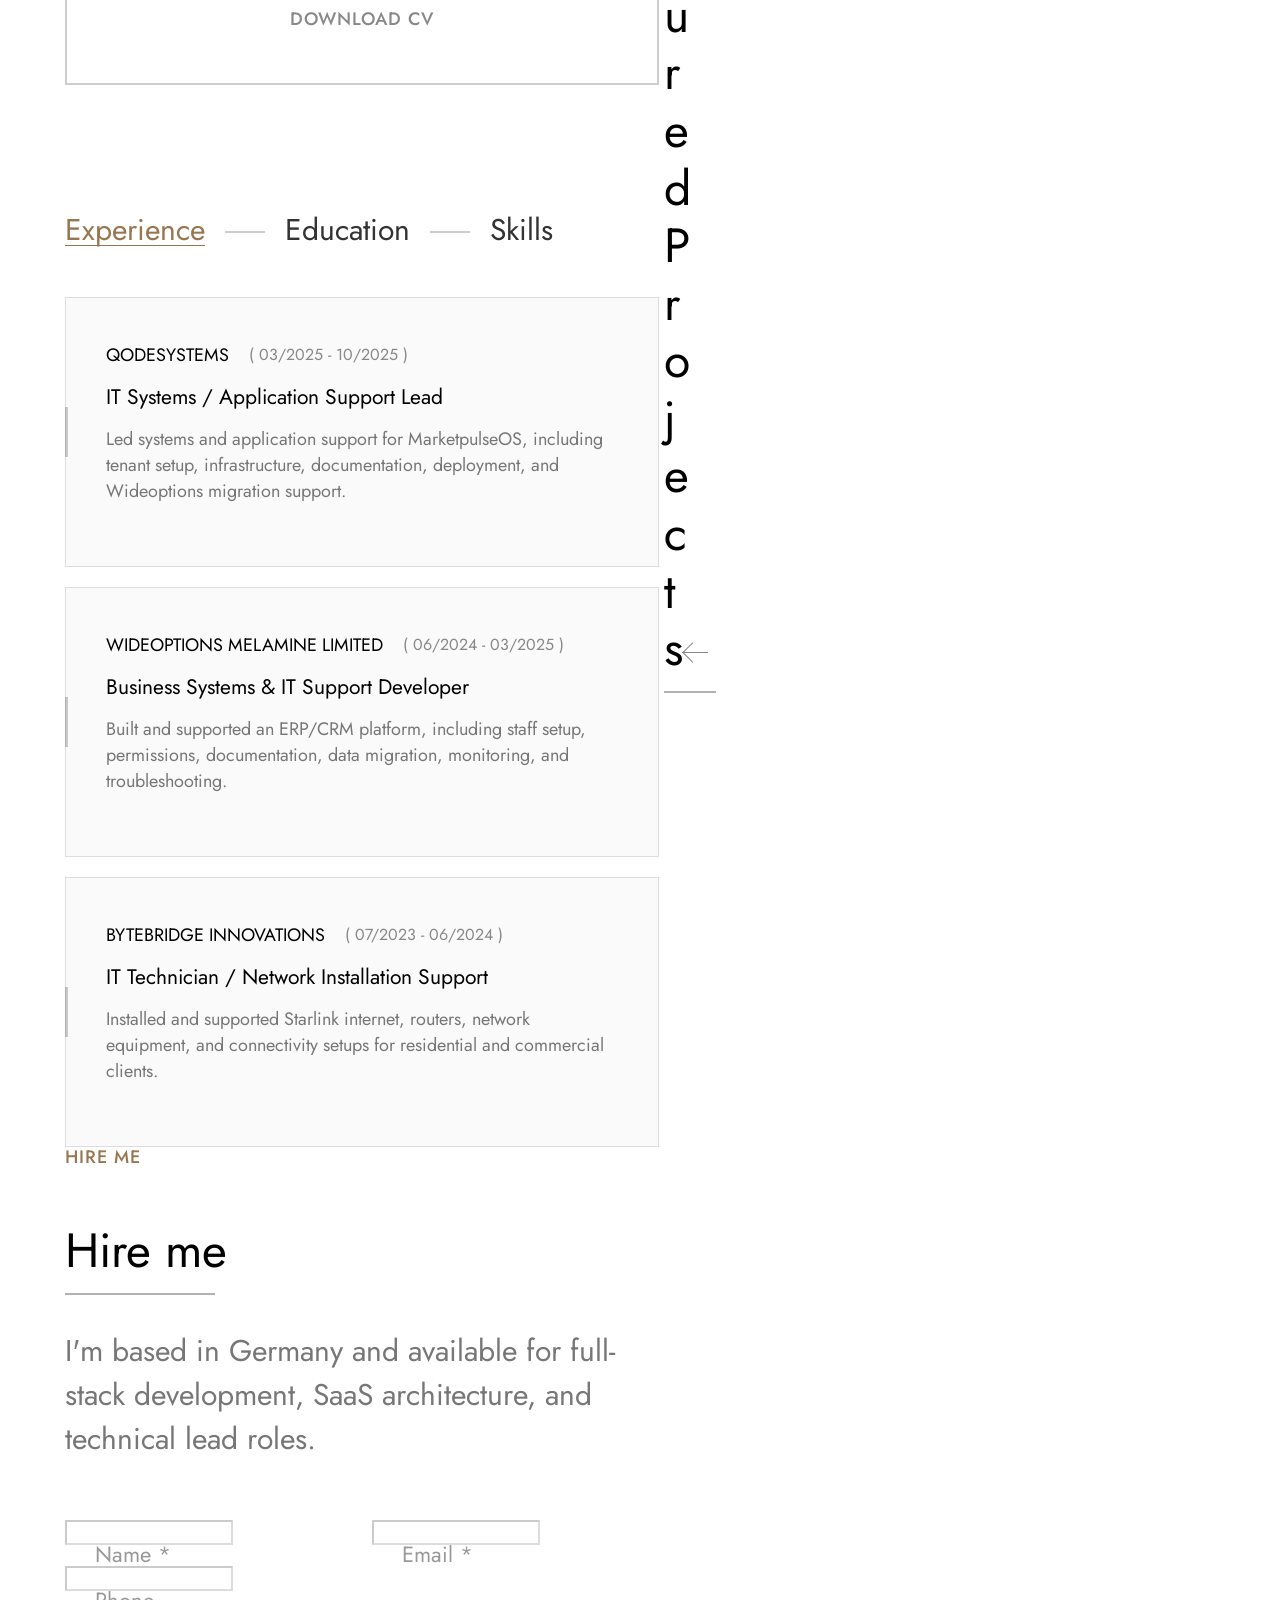
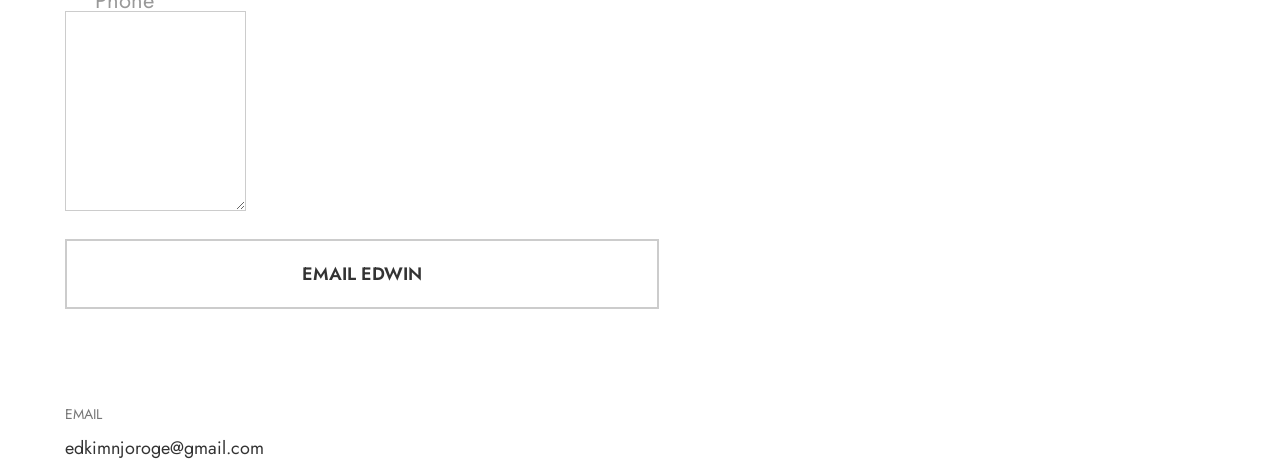
==== commit 565df2a9: "Apply developer-focused bilingual portfolio copy" ====
--- a/index-light.html
+++ b/index-light.html
@@ -8,12 +8,12 @@
 
 <meta http-equiv="Content-Type" content="text/html; charset=utf-8" />
 
-<meta name="description" content="Portfolio of Edwin Njoroge, an IT Systems & Application Support Specialist with experience in ERP/CRM support, SaaS tenant setup, cloud infrastructure, application support, and automation.">
+<meta name="description" content="Portfolio of Edwin Njoroge, a Full-Stack Developer building SaaS platforms, ERP/CRM systems, mobile apps, cloud infrastructure, and production business software.">
 <meta name="author" content="Edwin Njoroge">
 
 <meta name="viewport" content="width=device-width, initial-scale=1, maximum-scale=1">
 
-<title data-i18n="site.pageTitles.home">Edwin Njoroge | IT Systems & Application Support Specialist</title>
+<title data-i18n="site.pageTitles.home">Edwin Njoroge | Full-Stack Developer</title>
 <link rel="icon" type="image/png" href="favicon.png">
 
 <!-- Google Fonts -->
@@ -25,7 +25,7 @@
 <!-- Styles -->
 <link type="text/css" rel="stylesheet" href="css/base.css?ver=3" />
 <link type="text/css" rel="stylesheet" href="css/owl-carousel.css?ver=3" />
-<link type="text/css" rel="stylesheet" href="css/style.css?ver=20260705-finalcv" />
+<link type="text/css" rel="stylesheet" href="css/style.css?ver=20260705-devcopy" />
 <!--[if lt IE 9]> <script src="js/modernizr.custom.js?ver=3"></script> <![endif]-->
 <!-- /Styles -->
 
@@ -45,6 +45,8 @@
 })();
 </script>
 
+
+<div id="site-header-language" class="site-header-language" aria-label="Language selector"></div>
 
 <!-- Wrapper All -->
 <div class="resumo_fn_wrapper">
@@ -91,9 +93,9 @@
 
 							<!-- Main Title -->
 							<div class="resumo_fn_main_title">
-								<h3 class="subtitle" data-i18n="home.eyebrow">Introduction</h3>
-								<h3 class="title" data-i18n="home.heroName">UI/UX Designer</h3>
-								<p class="desc" data-i18n="home.heroLead">I design and develop services for customers of all sizes, specializing in creating stylish, modern websites, web services and online stores.</p>
+								<h3 class="subtitle" data-i18n="home.eyebrow">Full-stack systems, SaaS, mobile and production operations</h3>
+								<h3 class="title" data-i18n="home.heroName">Edwin Njoroge</h3>
+								<p class="desc" data-i18n="home.heroLead">I build production software and own what comes after: deployment, infrastructure, and keeping it running.</p>
 								<p class="desc" data-i18n="home.heroBody" style="margin-top: 15px;"></p>
 							</div>
 							<!-- /Main Title -->
@@ -111,9 +113,9 @@
 
 							<!-- Main Title -->
 							<div class="resumo_fn_main_title">
-								<h3 class="subtitle" data-i18n="about.eyebrow">About Me</h3>
-								<h3 class="title" data-i18n="about.title">Biography</h3>
-								<p class="desc" data-i18n="about.lead">I am a full-stack developer with a practical background in setup, support, and system maintenance.</p>
+								<h3 class="subtitle" data-i18n="about.eyebrow">Professional overview</h3>
+								<h3 class="title" data-i18n="about.title">I ship systems that survive real business use.</h3>
+								<p class="desc" data-i18n="about.lead">I design and build business software: ERP/CRM platforms, SaaS products, and mobile apps.</p>
 								<div id="about-paragraphs" style="margin-top: 15px;"></div>
 							</div>
 							<!-- /Main Title -->
@@ -225,16 +227,6 @@
 														<p>Continuing German language study towards B1.</p>
 													</div>
 												</li>
-												<li>
-													<div class="item">
-														<div class="item_top">
-															<h5>AG German Institute</h5>
-															<span>( 2024 - 05/2025 )</span>
-														</div>
-														<h3>German Language Course</h3>
-														<p>Completed German language study in Nairobi before relocating to Germany.</p>
-													</div>
-												</li>
 											</ul>
 										</div>
 										<!-- /Boxed List -->
@@ -340,9 +332,9 @@
 
 							<!-- Main Title -->
 							<div class="resumo_fn_main_title">
-								<h3 class="subtitle" data-i18n="contact.eyebrow">Contact</h3>
-								<h3 class="title" data-i18n="contact.title">Get In Touch</h3>
-								<p class="desc" data-i18n="contact.intro">For software, IT systems, application support, automation, or selected creative opportunities, the best initial contact is email. I am based in Germany, available immediately, and open to relocation within Germany.</p>
+								<h3 class="subtitle" data-i18n="contact.eyebrow">Hire me</h3>
+								<h3 class="title" data-i18n="contact.title">Hire me</h3>
+								<p class="desc" data-i18n="contact.intro">I'm based in Germany and available for full-stack development, SaaS architecture, and technical lead roles.</p>
 							</div>
 							<!-- /Main Title -->
 
@@ -431,7 +423,7 @@
 						<h3>
 							<span class="animated_title">
 								<span class="title_in" data-i18n="home.heroName">Edwin Njoroge</span>
-								<span class="title_in" data-i18n="home.heroRole">IT Systems & Application Support Specialist</span>
+								<span class="title_in" data-i18n="home.heroRole">Full-Stack Developer - SaaS, Business Systems, Mobile</span>
 							</span>
 						</h3>
 					</div>
@@ -465,7 +457,6 @@
 					<li><a href="#home" data-i18n="site.nav.home">Home</a></li>
 					<li><a href="#about" data-i18n="site.nav.about">About</a></li>
 					<li><a href="#portfolio" data-i18n="site.nav.projects" data-portfolio-mode="software">Portfolio</a></li>
-					<li><a href="#portfolio" data-i18n="site.nav.creative" data-portfolio-mode="creative">Creative</a></li>
 					<li><a href="#contact" data-i18n="site.nav.contact">Contact</a></li>
 				</ul>
 			</nav>
--- a/css/style.css
+++ b/css/style.css
@@ -1281,6 +1281,31 @@
 .skill_chip:hover{
 	border-color: var(--mc);
 	color: var(--mc);
+}
+.site-header-language{
+	position: fixed;
+	left: 50px;
+	top: 40px;
+	z-index: 60;
+	display: -webkit-flex;
+	display: -moz-flex;
+	display: -ms-flex;
+	display: -o-flex;
+	display: flex;
+	align-items: center;
+	min-height: 32px;
+}
+.site-header-language .site-language-switcher{
+	gap: 12px;
+	padding: 5px 8px;
+	background: rgba(8,28,34,.72);
+	border: 1px solid rgba(255,255,255,.12);
+	-webkit-backdrop-filter: blur(8px);
+	backdrop-filter: blur(8px);
+}
+.site-header-language .lang-btn{
+	font-size: 13px;
+	padding: 4px 0;
 }
 .site-nav-controls{
 	padding: 10px 0 20px;
@@ -2345,6 +2370,10 @@
 body.light .resumo_fn_cv_btn a{border-color: rgba(0,0,0,.2)}
 body.light .resumo_fn_cv_btn a:hover{border-color: var(--mc);}
 body.light .resumo_fn_cv_btn .icon{color: #333;}
+body.light .site-header-language .site-language-switcher{
+	background: rgba(255,255,255,.86);
+	border-color: rgba(0,0,0,.10);
+}
 body.light .skill_chip{
 	background-color: rgba(0,0,0,.03);
 	border-color: rgba(0,0,0,.08);
@@ -2516,6 +2545,18 @@
 body.light .resumo_fn_modalbox .portfolio_gallery_caption{color: #777;}
 body.light .resumo_fn_modalbox .modal_content::-webkit-scrollbar-thumb{border-color: #fafafa;}
 @media(max-width:768px){body.light .resumo_fn_right .menu_trigger{background-color: #fafafa;border: 1px solid #ddd;}}
+@media(max-width:768px){
+	.site-header-language{
+		left: 20px;
+		top: 20px;
+	}
+	.site-header-language .site-language-switcher{
+		background: rgba(8,28,34,.90);
+	}
+	body.light .site-header-language .site-language-switcher{
+		background: rgba(255,255,255,.92);
+	}
+}
 
 
 
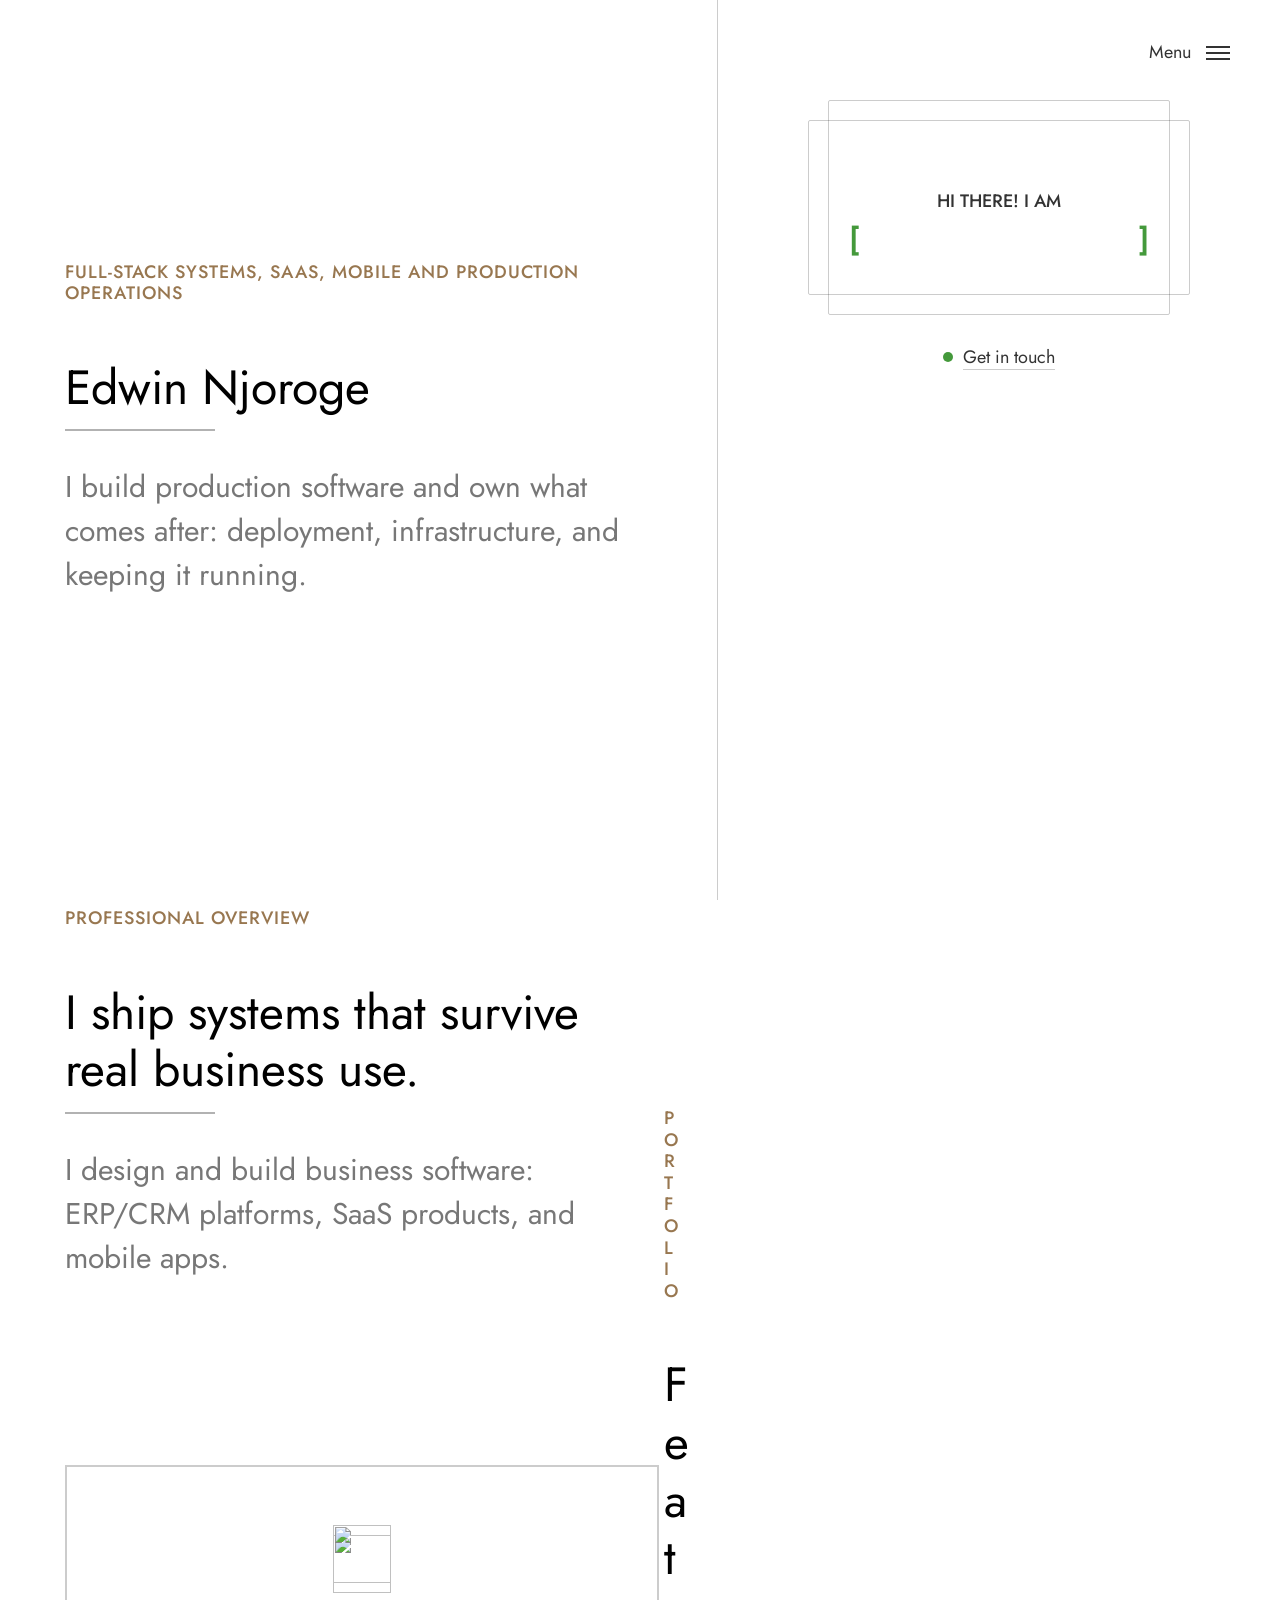
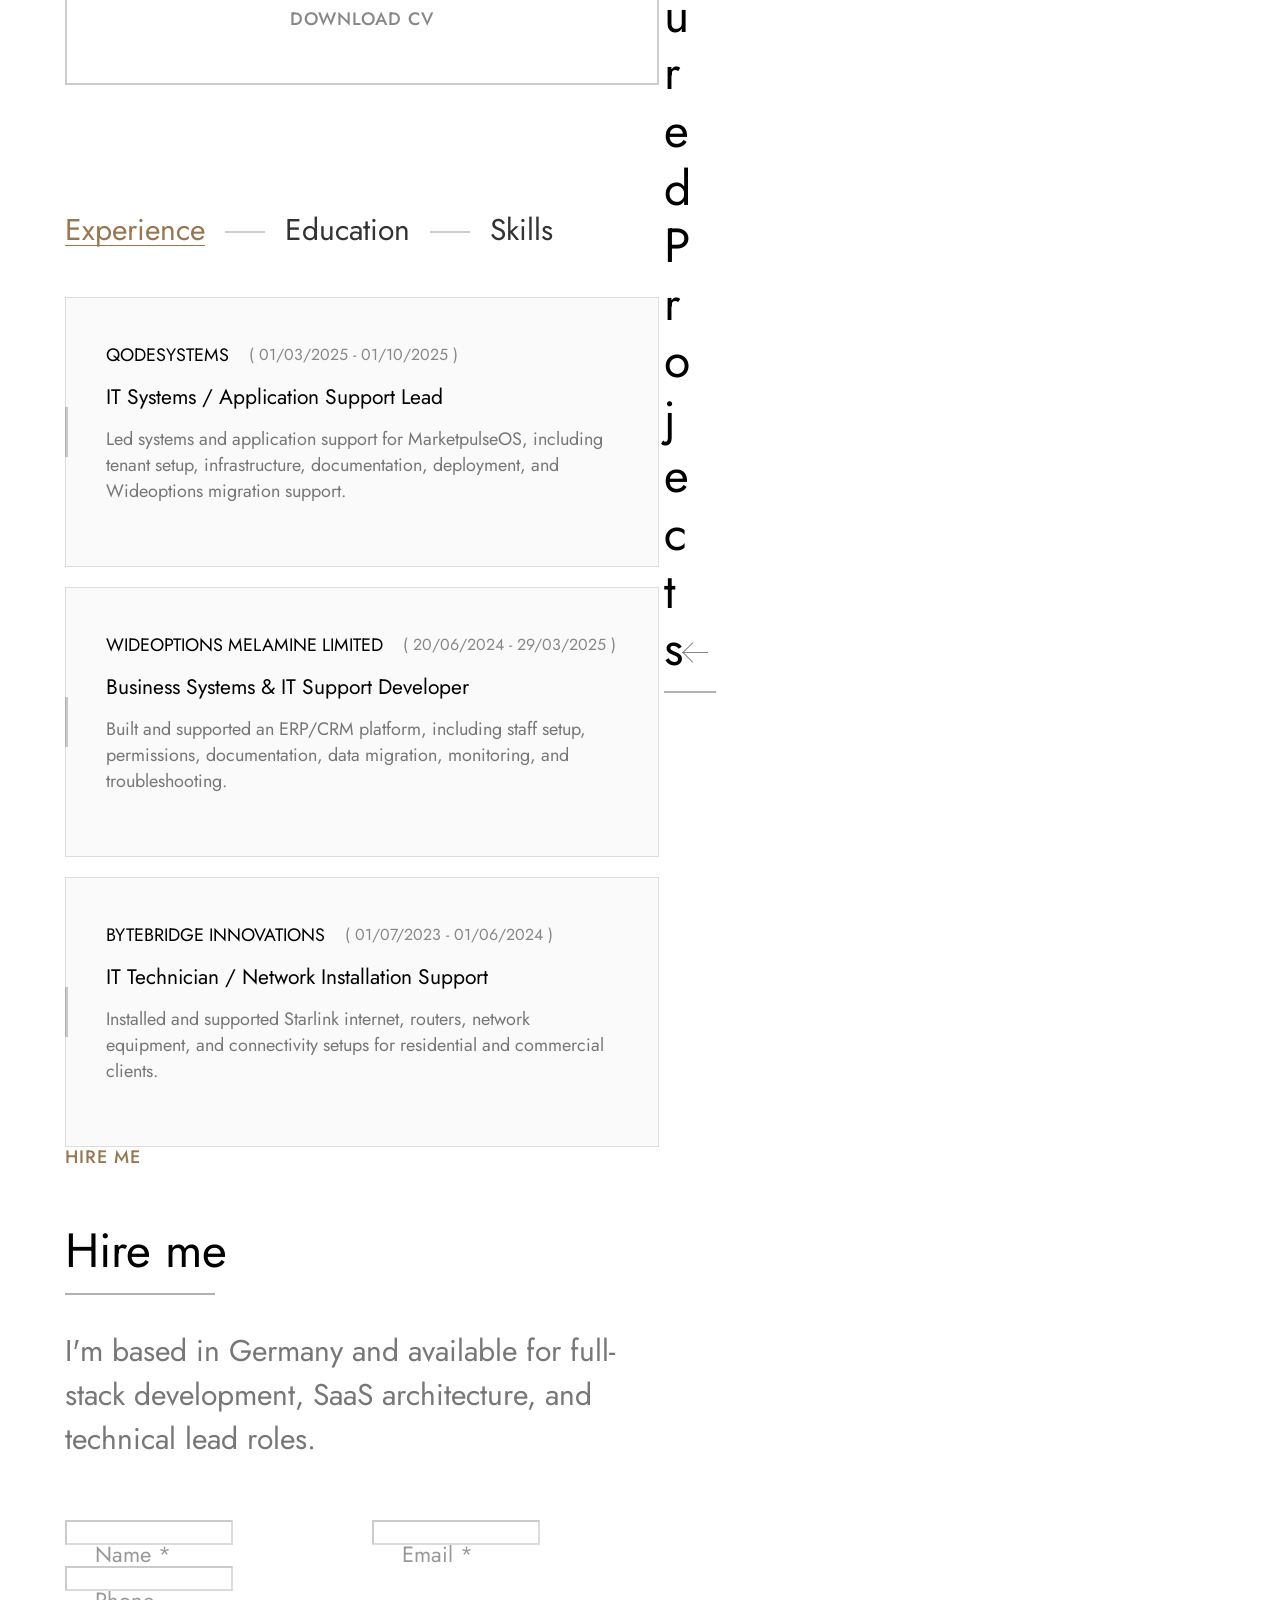
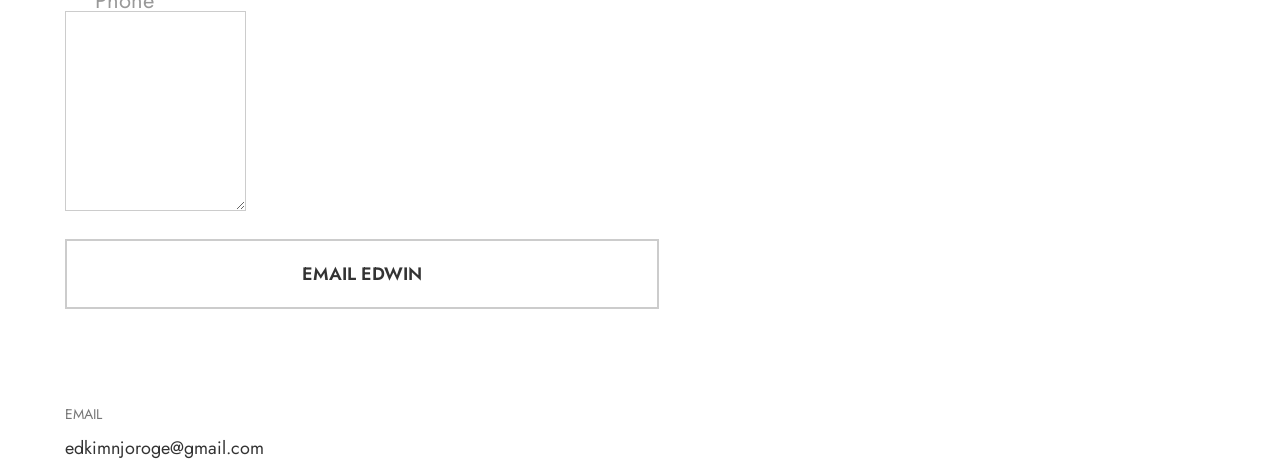
==== commit d75726ee: "Align portfolio timeline with CV" ====
--- a/index-light.html
+++ b/index-light.html
@@ -168,7 +168,7 @@
 													<div class="item">
 														<div class="item_top">
 															<h5>Qodesystems</h5>
-															<span>( 03/2025 - 10/2025 )</span>
+															<span>( 01/03/2025 - 01/10/2025 )</span>
 														</div>
 														<h3>IT Systems / Application Support Lead</h3>
 														<p>Led systems and application support for MarketpulseOS, including tenant setup, infrastructure, documentation, deployment, and Wideoptions migration support.</p>
@@ -178,7 +178,7 @@
 													<div class="item">
 														<div class="item_top">
 															<h5>Wideoptions Melamine Limited</h5>
-															<span>( 06/2024 - 03/2025 )</span>
+															<span>( 20/06/2024 - 29/03/2025 )</span>
 														</div>
 														<h3>Business Systems & IT Support Developer</h3>
 														<p>Built and supported an ERP/CRM platform, including staff setup, permissions, documentation, data migration, monitoring, and troubleshooting.</p>
@@ -188,7 +188,7 @@
 													<div class="item">
 														<div class="item_top">
 															<h5>ByteBridge Innovations</h5>
-															<span>( 07/2023 - 06/2024 )</span>
+															<span>( 01/07/2023 - 01/06/2024 )</span>
 														</div>
 														<h3>IT Technician / Network Installation Support</h3>
 														<p>Installed and supported Starlink internet, routers, network equipment, and connectivity setups for residential and commercial clients.</p>
@@ -491,10 +491,10 @@
 <script src="js/waypoints.js?ver=3"></script>
 <script src="js/nicescroll.js?ver=3"></script>
 <!--[if lt IE 10]> <script src="js/ie8.js?ver=3"></script> <![endif]-->
-<script src="data/content.js?ver=20260705-finalcv"></script>
-<script src="data/portfolio.js?ver=20260705-finalcv"></script>
-<script src="js/app.js?ver=20260705-finalcv"></script>
-<script src="js/init.js?ver=20260705-finalcv"></script>
+<script src="data/content.js?ver=20260705-cvdates"></script>
+<script src="data/portfolio.js?ver=20260705-cvdates"></script>
+<script src="js/app.js?ver=20260705-cvdates"></script>
+<script src="js/init.js?ver=20260705-cvdates"></script>
 <!-- /Scripts -->
 
 </body>
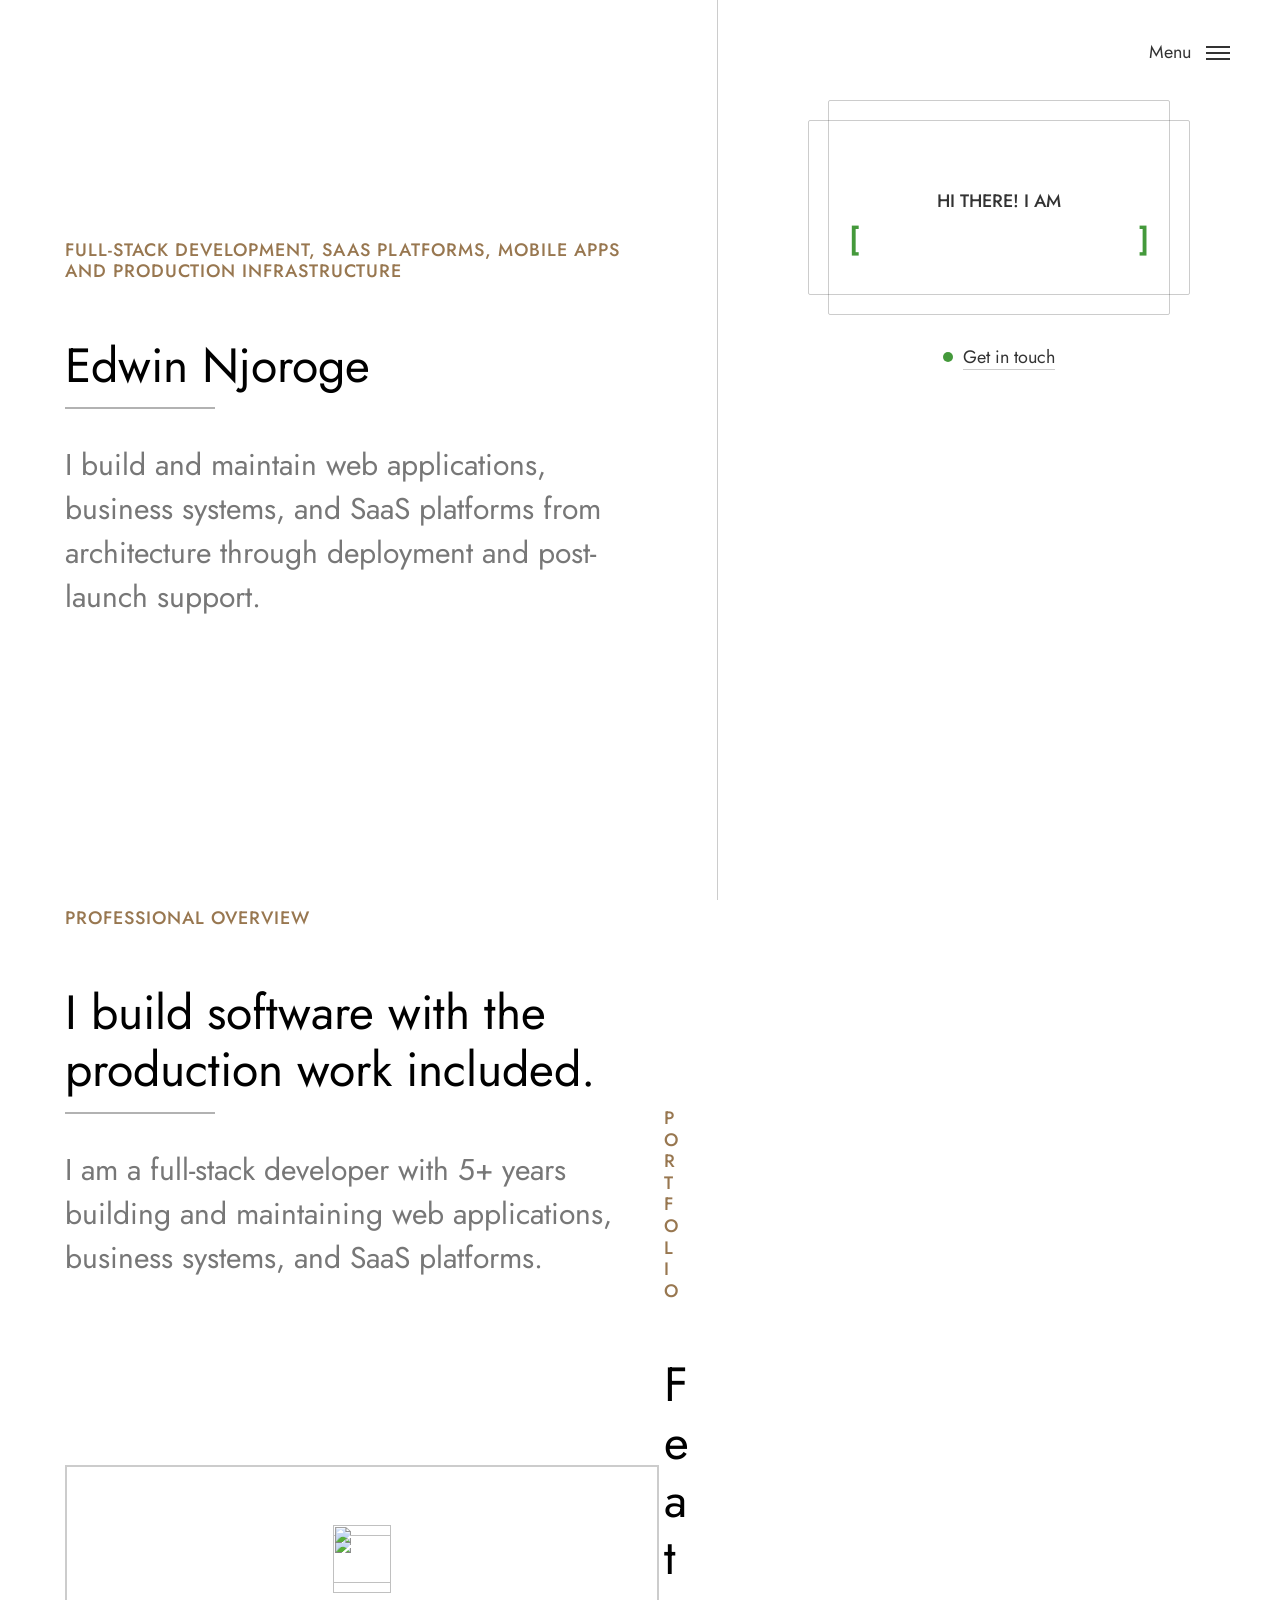
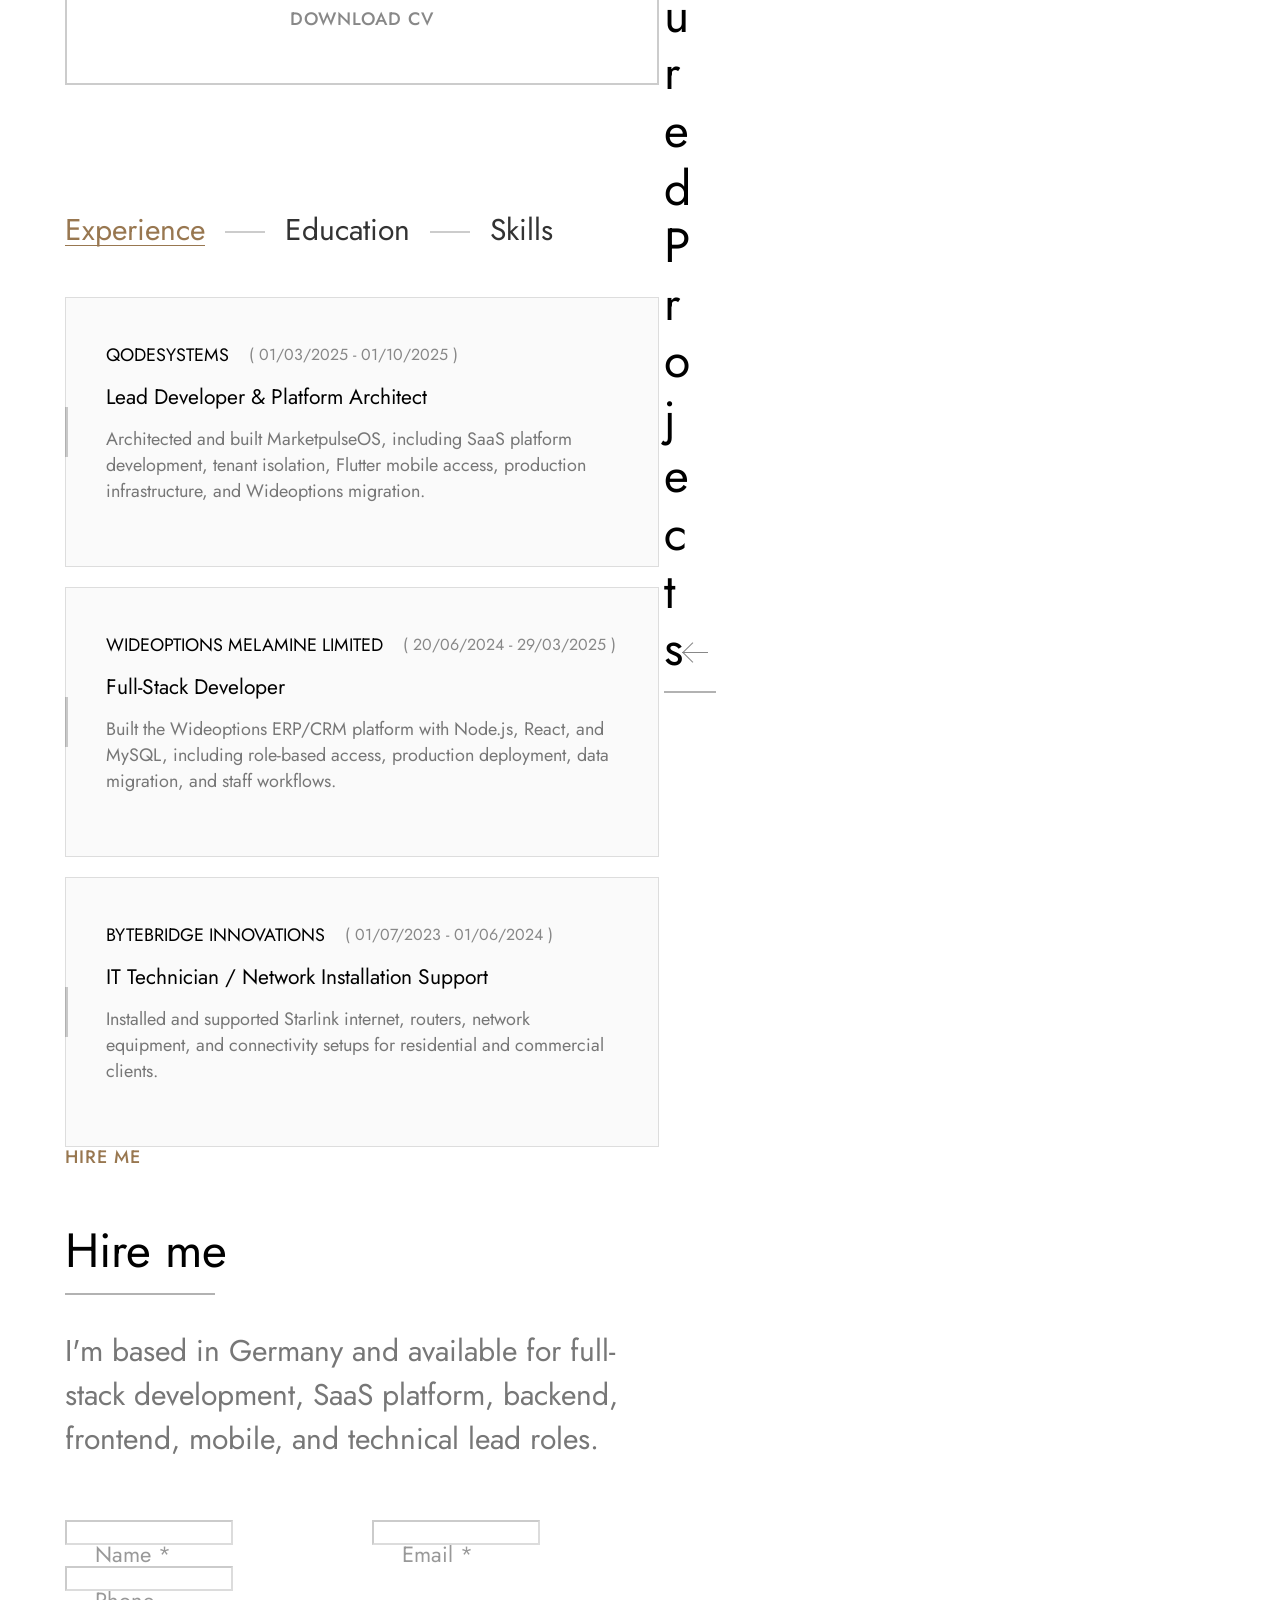
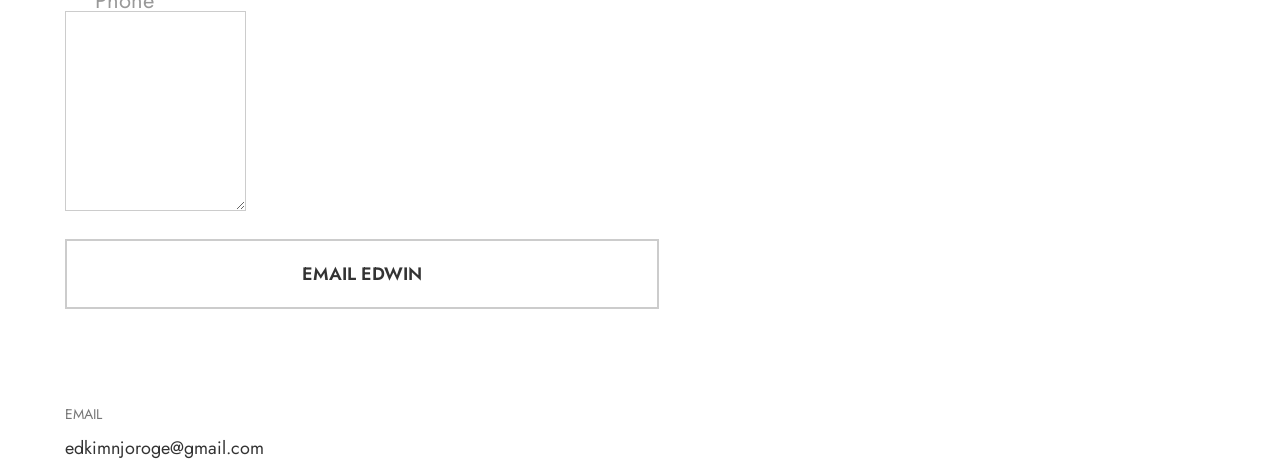
==== commit bce00548: "Align portfolio with full-stack developer CV" ====
--- a/index-light.html
+++ b/index-light.html
@@ -93,9 +93,9 @@
 
 							<!-- Main Title -->
 							<div class="resumo_fn_main_title">
-								<h3 class="subtitle" data-i18n="home.eyebrow">Full-stack systems, SaaS, mobile and production operations</h3>
+								<h3 class="subtitle" data-i18n="home.eyebrow">Full-stack development, SaaS platforms, mobile apps and production infrastructure</h3>
 								<h3 class="title" data-i18n="home.heroName">Edwin Njoroge</h3>
-								<p class="desc" data-i18n="home.heroLead">I build production software and own what comes after: deployment, infrastructure, and keeping it running.</p>
+								<p class="desc" data-i18n="home.heroLead">I build and maintain web applications, business systems, and SaaS platforms from architecture through deployment and post-launch support.</p>
 								<p class="desc" data-i18n="home.heroBody" style="margin-top: 15px;"></p>
 							</div>
 							<!-- /Main Title -->
@@ -114,8 +114,8 @@
 							<!-- Main Title -->
 							<div class="resumo_fn_main_title">
 								<h3 class="subtitle" data-i18n="about.eyebrow">Professional overview</h3>
-								<h3 class="title" data-i18n="about.title">I ship systems that survive real business use.</h3>
-								<p class="desc" data-i18n="about.lead">I design and build business software: ERP/CRM platforms, SaaS products, and mobile apps.</p>
+								<h3 class="title" data-i18n="about.title">I build software with the production work included.</h3>
+								<p class="desc" data-i18n="about.lead">I am a full-stack developer with 5+ years building and maintaining web applications, business systems, and SaaS platforms.</p>
 								<div id="about-paragraphs" style="margin-top: 15px;"></div>
 							</div>
 							<!-- /Main Title -->
@@ -170,8 +170,8 @@
 															<h5>Qodesystems</h5>
 															<span>( 01/03/2025 - 01/10/2025 )</span>
 														</div>
-														<h3>IT Systems / Application Support Lead</h3>
-														<p>Led systems and application support for MarketpulseOS, including tenant setup, infrastructure, documentation, deployment, and Wideoptions migration support.</p>
+														<h3>Lead Developer &amp; Platform Architect</h3>
+														<p>Architected and built MarketpulseOS, including SaaS platform development, tenant isolation, Flutter mobile access, production infrastructure, and Wideoptions migration.</p>
 													</div>
 												</li>
 												<li>
@@ -180,8 +180,8 @@
 															<h5>Wideoptions Melamine Limited</h5>
 															<span>( 20/06/2024 - 29/03/2025 )</span>
 														</div>
-														<h3>Business Systems & IT Support Developer</h3>
-														<p>Built and supported an ERP/CRM platform, including staff setup, permissions, documentation, data migration, monitoring, and troubleshooting.</p>
+														<h3>Full-Stack Developer</h3>
+														<p>Built the Wideoptions ERP/CRM platform with Node.js, React, and MySQL, including role-based access, production deployment, data migration, and staff workflows.</p>
 													</div>
 												</li>
 												<li>
@@ -334,7 +334,7 @@
 							<div class="resumo_fn_main_title">
 								<h3 class="subtitle" data-i18n="contact.eyebrow">Hire me</h3>
 								<h3 class="title" data-i18n="contact.title">Hire me</h3>
-								<p class="desc" data-i18n="contact.intro">I'm based in Germany and available for full-stack development, SaaS architecture, and technical lead roles.</p>
+								<p class="desc" data-i18n="contact.intro">I'm based in Germany and available for full-stack development, SaaS platform, backend, frontend, mobile, and technical lead roles.</p>
 							</div>
 							<!-- /Main Title -->
 
@@ -423,7 +423,7 @@
 						<h3>
 							<span class="animated_title">
 								<span class="title_in" data-i18n="home.heroName">Edwin Njoroge</span>
-								<span class="title_in" data-i18n="home.heroRole">Full-Stack Developer - SaaS, Business Systems, Mobile</span>
+								<span class="title_in" data-i18n="home.heroRole">Full-Stack Developer - SaaS, Business Systems, Mobile Apps</span>
 							</span>
 						</h3>
 					</div>
@@ -491,10 +491,10 @@
 <script src="js/waypoints.js?ver=3"></script>
 <script src="js/nicescroll.js?ver=3"></script>
 <!--[if lt IE 10]> <script src="js/ie8.js?ver=3"></script> <![endif]-->
-<script src="data/content.js?ver=20260705-cvdates"></script>
-<script src="data/portfolio.js?ver=20260705-cvdates"></script>
-<script src="js/app.js?ver=20260705-cvdates"></script>
-<script src="js/init.js?ver=20260705-cvdates"></script>
+<script src="data/content.js?ver=20260706-devcv"></script>
+<script src="data/portfolio.js?ver=20260706-devcv"></script>
+<script src="js/app.js?ver=20260706-devcv"></script>
+<script src="js/init.js?ver=20260706-devcv"></script>
 <!-- /Scripts -->
 
 </body>
